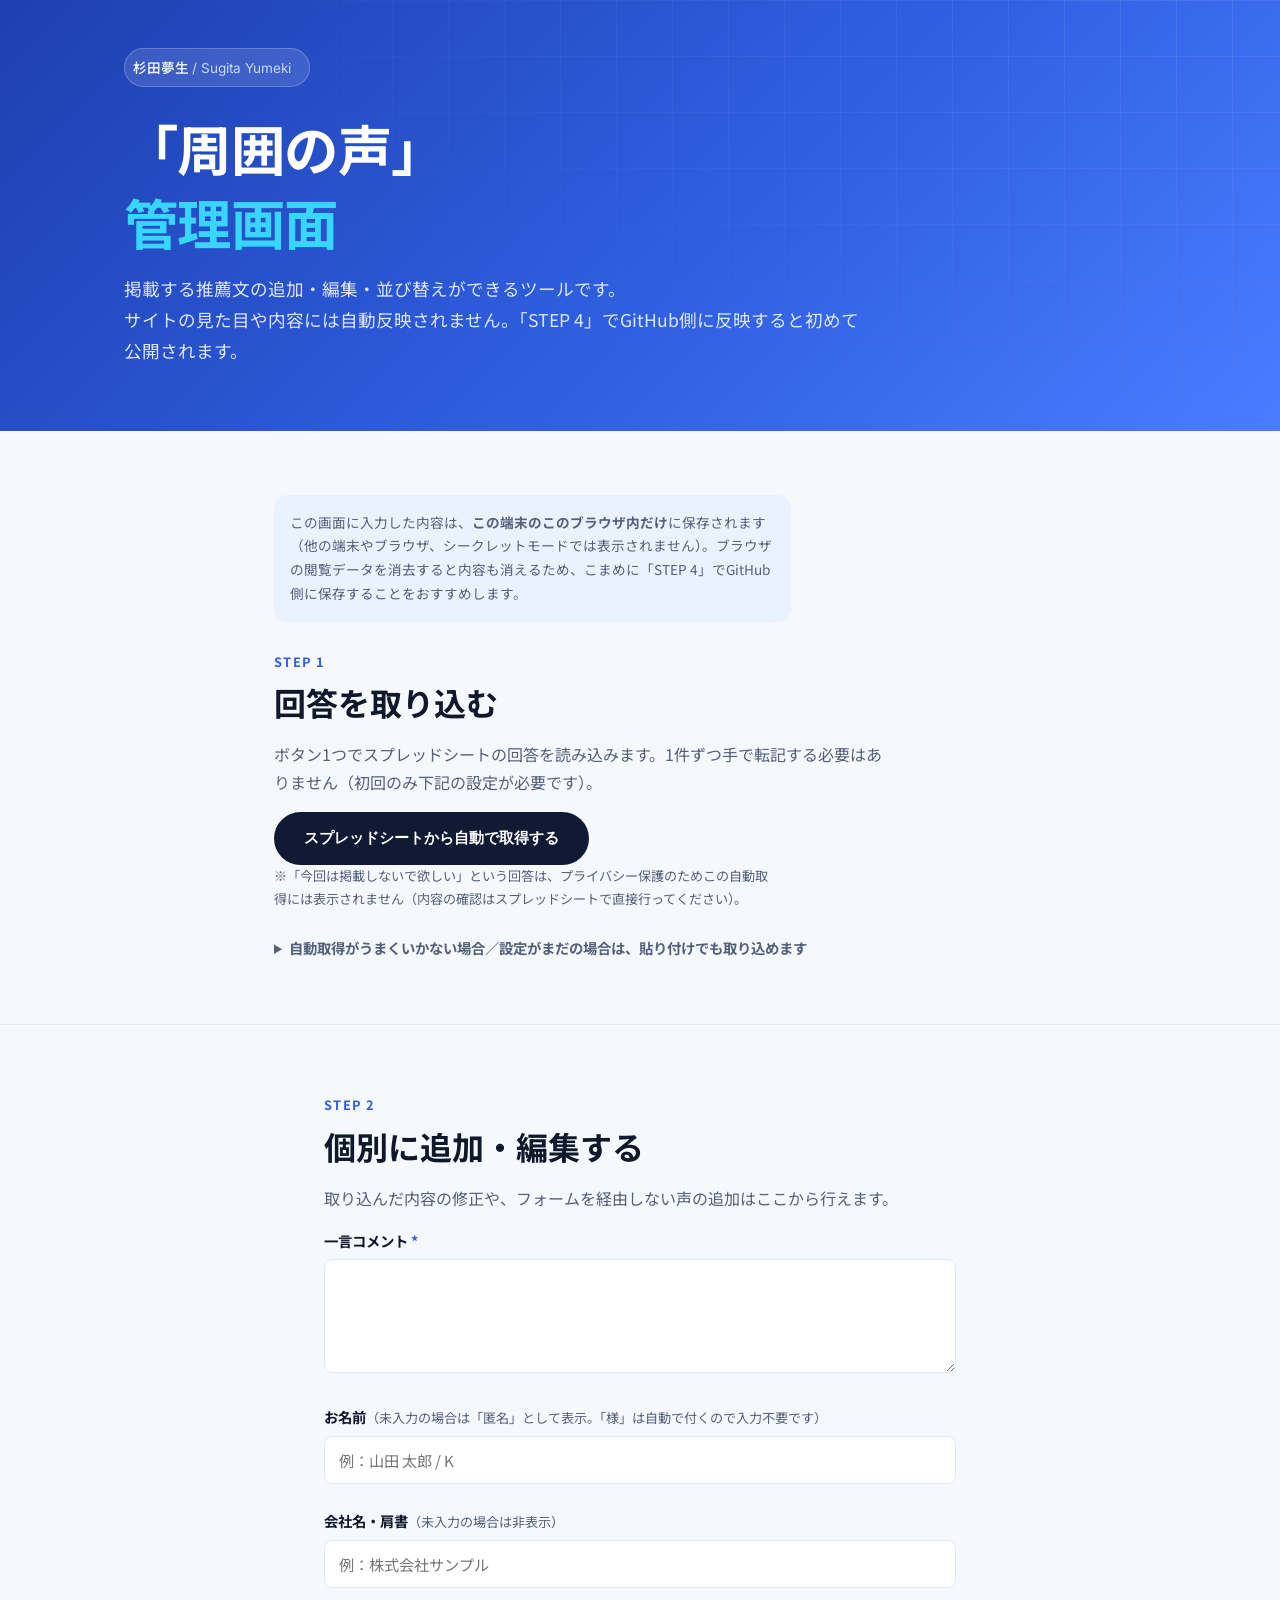
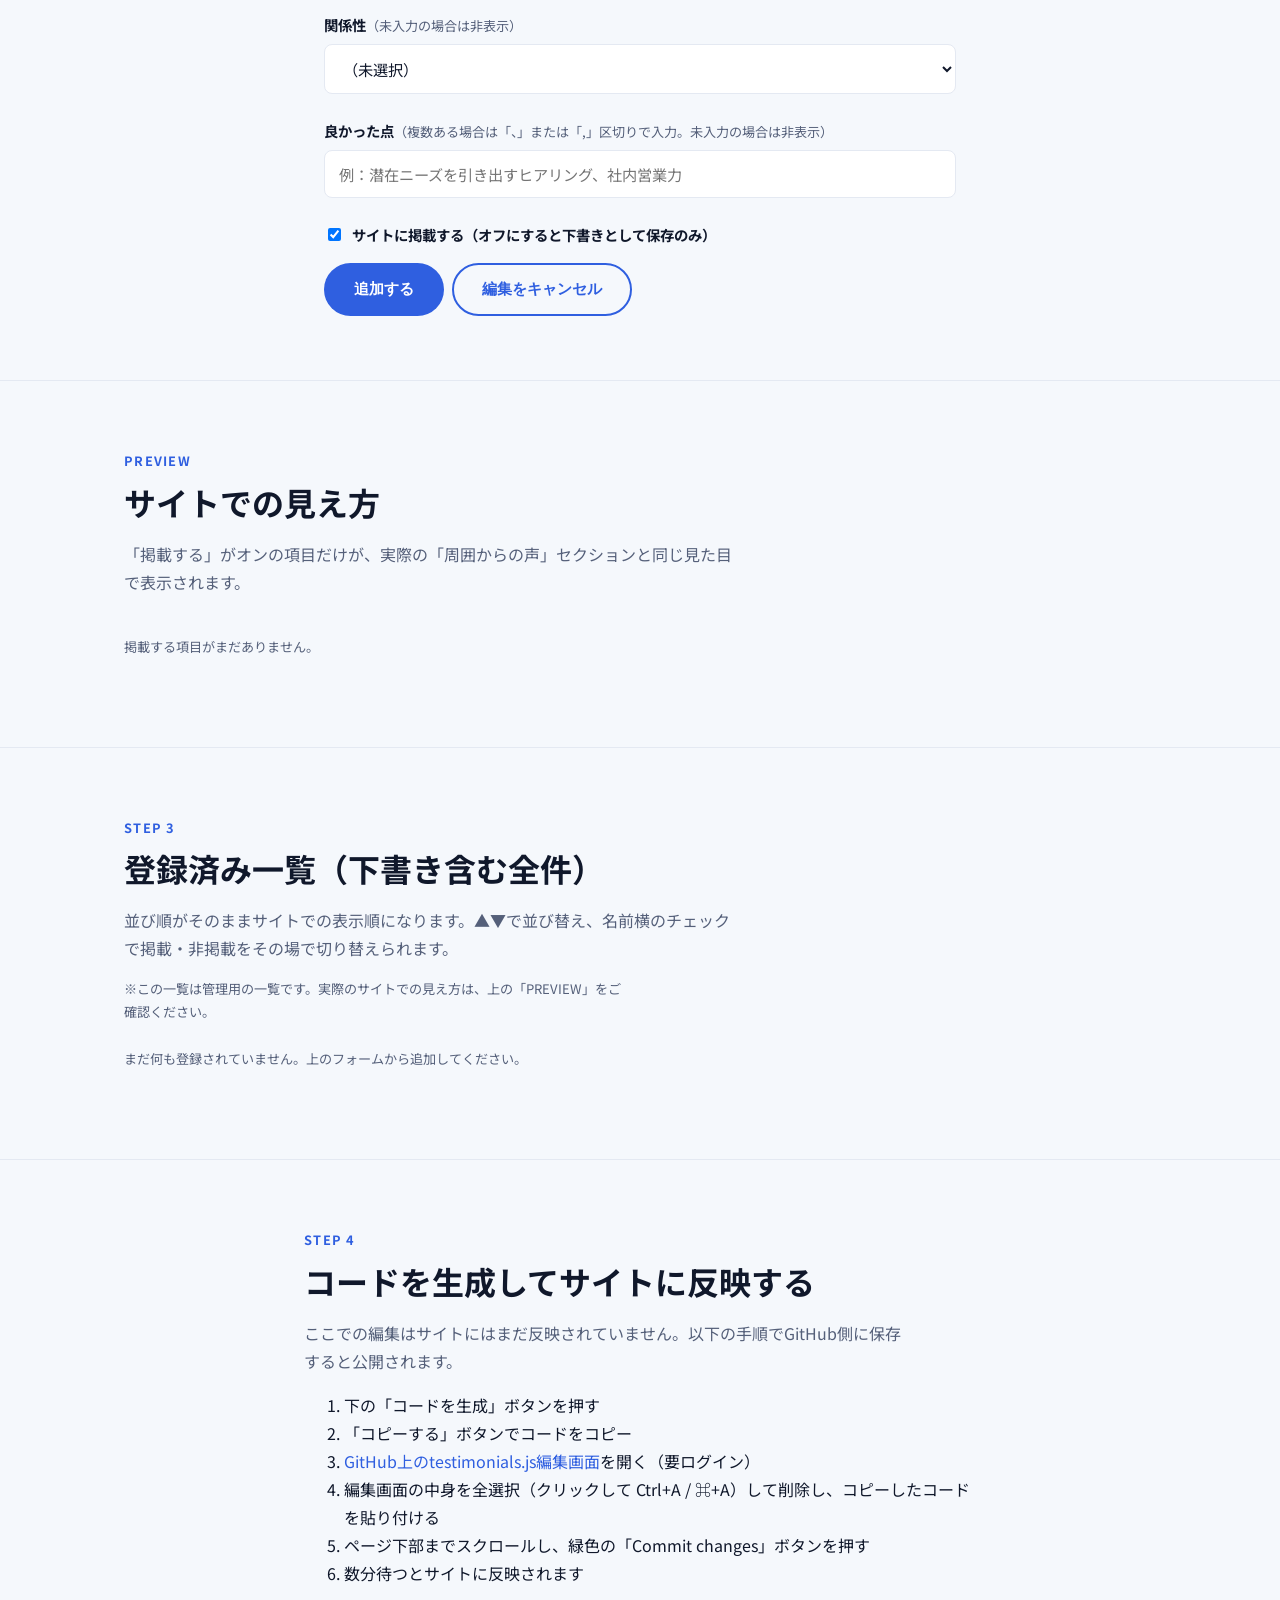
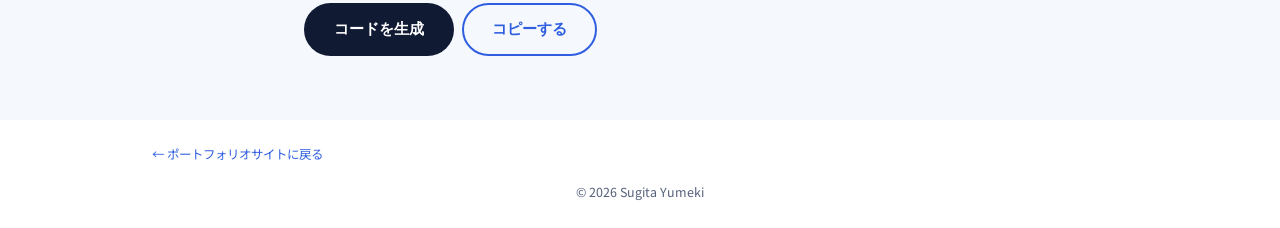
==== admin.html @ 54a782c1 "取り込み済みの回答を自動判定してチェックを外す機能を追加 - drafts(取り込み済み一覧)にスプレッドシート行のタイムスタンプ   (sourceTimestamp)を保持 - 自動取得・貼り付け" ====
<!doctype html>
<html lang="ja">
<head>
<meta charset="UTF-8">
<meta name="viewport" content="width=device-width, initial-scale=1">
<title>管理画面（周囲の声） | 杉田夢生</title>
<meta name="robots" content="noindex, nofollow">

<link rel="icon" type="image/svg+xml" href="assets/img/favicon.svg">

<link rel="preconnect" href="https://fonts.googleapis.com">
<link rel="preconnect" href="https://fonts.gstatic.com" crossorigin>
<link href="https://fonts.googleapis.com/css2?family=Inter:wght@400;600;700&family=Noto+Sans+JP:wght@400;700&display=swap" rel="stylesheet">

<link rel="stylesheet" href="style.css">
<style>
  .admin-storage-note {
    font-size: 0.85rem;
    color: var(--text-600);
    background: #EAF1FF;
    border-radius: var(--radius-m);
    padding: var(--sp-2);
    margin-bottom: var(--sp-3);
  }
  .admin-checkbox-row { display: flex; align-items: center; gap: 8px; margin-bottom: var(--sp-2); }
  .admin-checkbox-row input { width: auto; }
  .admin-form-actions { display: flex; gap: var(--sp-1); align-items: center; }
  .admin-list-item {
    display: flex;
    align-items: flex-start;
    justify-content: space-between;
    gap: var(--sp-2);
    background: var(--surface);
    border: 1px solid var(--border);
    border-radius: var(--radius-m);
    padding: var(--sp-2);
    margin-bottom: var(--sp-2);
    box-shadow: var(--shadow-card);
  }
  .admin-list-item.is-unpublished { opacity: 0.6; }
  .admin-list-item-body { flex: 1 1 auto; min-width: 0; }
  .admin-list-item-quote { color: var(--text-900); margin-bottom: 4px; }
  .admin-list-item-meta { font-size: 0.8rem; color: var(--text-600); margin-bottom: 0; }
  .admin-list-item-ref { font-size: 0.76rem; color: var(--text-600); background: var(--bg); border-radius: 6px; padding: 4px 8px; margin: 6px 0 0; }
  .admin-publish-toggle { display: inline-flex; align-items: center; gap: 6px; cursor: pointer; margin-bottom: 6px; }
  .admin-publish-toggle input { width: auto; margin: 0; }
  .admin-badge {
    display: inline-block;
    font-size: 0.72rem;
    font-weight: 700;
    padding: 2px 10px;
    border-radius: 999px;
    margin-bottom: 0;
  }
  .admin-badge.is-published { background: #E1F5EA; color: #1C7C3F; }
  .admin-badge.is-draft { background: #EEF0F4; color: #666F87; }
  .admin-list-item-actions { display: flex; flex-direction: column; gap: 6px; flex-shrink: 0; }
  .admin-list-item-actions button {
    font-size: 0.78rem;
    padding: 6px 12px;
    border-radius: 8px;
    border: 1px solid var(--border);
    background: #fff;
    cursor: pointer;
    white-space: nowrap;
  }
  .admin-list-item-actions button:hover { background: var(--bg); }
  .admin-list-item-actions button.is-danger { color: #C23A3A; border-color: #F0C6C6; }
  .admin-list-item-actions button.is-danger:hover { background: #FDF1F1; }
  #admin-code-output {
    width: 100%;
    font-family: "SFMono-Regular", Consolas, monospace;
    font-size: 0.76rem;
    line-height: 1.6;
    padding: var(--sp-2);
    border-radius: var(--radius-m);
    border: 1px solid var(--border);
    margin-top: var(--sp-2);
    background: var(--navy-900);
    color: #E6ECFB;
  }
  .admin-code-actions { display: flex; gap: var(--sp-1); align-items: center; flex-wrap: wrap; }
  #admin-preview-empty, #admin-list-empty { margin-top: var(--sp-2); }

  /* ---- 回答の取り込み ---- */
  #import-paste { font-family: "SFMono-Regular", Consolas, monospace; font-size: 0.8rem; }
  .import-row-card {
    display: flex;
    gap: var(--sp-2);
    align-items: flex-start;
    background: var(--surface);
    border: 1px solid var(--border);
    border-radius: var(--radius-m);
    padding: var(--sp-2);
    margin-bottom: var(--sp-2);
    box-shadow: var(--shadow-card);
  }
  .import-row-card.is-excluded { opacity: 0.55; }
  .import-row-check { display: flex; flex-direction: column; align-items: center; gap: 4px; flex-shrink: 0; padding-top: 2px; }
  .import-row-check input { width: auto; }
  .import-row-check span { font-size: 0.7rem; color: var(--text-600); white-space: nowrap; }
  .import-row-body { flex: 1 1 auto; min-width: 0; }
  .import-row-meta { font-size: 0.78rem; color: var(--text-600); margin-bottom: var(--sp-1); display: flex; flex-wrap: wrap; gap: 6px 10px; }
  .import-row-field { margin-bottom: var(--sp-1); }
  .import-row-field label { display: block; font-size: 0.76rem; font-weight: 700; color: var(--text-600); margin-bottom: 2px; }
  .import-row-field input[type="text"], .import-row-field textarea {
    width: 100%;
    font-family: inherit;
    font-size: 0.86rem;
    padding: 6px 10px;
    border: 1px solid var(--border);
    border-radius: 8px;
    background: var(--bg);
  }
  .import-row-field textarea { resize: vertical; min-height: 3.6em; }
  .import-row-goodpoints { font-size: 0.82rem; color: var(--text-600); background: var(--bg); border-radius: 8px; padding: 6px 10px; }
  .import-row-warning { font-size: 0.78rem; color: #B4562F; font-weight: 700; margin: var(--sp-1) 0 0; }
  .import-row-warning.is-blocked { color: #C23A3A; }
</style>
</head>
<body>

<header class="hero" style="padding: var(--sp-6) 0;">
  <div class="container">
    <a class="hero-badge" href="index.html" style="display:inline-flex;"><span>杉田夢生 <span class="en">/ Sugita Yumeki</span></span></a>
    <h1 style="max-width:100%;">「周囲の声」<br><span class="hl">管理画面</span></h1>
    <p class="hero-lede">
      掲載する推薦文の追加・編集・並び替えができるツールです。<br>
      サイトの見た目や内容には自動反映されません。「STEP 4」でGitHub側に反映すると初めて公開されます。
    </p>
  </div>
</header>

<main>

  <section class="on-light">
    <div class="container" style="max-width: 780px;">
      <p class="admin-storage-note">
        この画面に入力した内容は、<strong>この端末のこのブラウザ内だけ</strong>に保存されます（他の端末やブラウザ、シークレットモードでは表示されません）。ブラウザの閲覧データを消去すると内容も消えるため、こまめに「STEP 4」でGitHub側に保存することをおすすめします。
      </p>

      <span class="section-label">STEP 1</span>
      <h2>回答を取り込む</h2>
      <p>ボタン1つでスプレッドシートの回答を読み込みます。1件ずつ手で転記する必要はありません（初回のみ下記の設定が必要です）。</p>

      <button type="button" class="btn btn-dark" id="import-fetch-btn">スプレッドシートから自動で取得する</button>
      <p id="import-fetch-status" class="form-note" hidden></p>
      <p class="form-note">※「今回は掲載しないで欲しい」という回答は、プライバシー保護のためこの自動取得には表示されません（内容の確認はスプレッドシートで直接行ってください）。</p>

      <details style="margin-top: var(--sp-3);">
        <summary style="cursor:pointer; font-weight:700; font-size:0.9rem; color: var(--text-600);">自動取得がうまくいかない場合／設定がまだの場合は、貼り付けでも取り込めます</summary>
        <div style="margin-top: var(--sp-2);">
          <p class="form-note">自動取得の初回設定（Apps Scriptの設置。README.md「④ 周囲からの声の追加・公開」参照）がまだの間は、こちらの貼り付け方式をご利用ください。Googleフォームの回答が集まる<strong>スプレッドシート</strong>を開き、ヘッダー行を含めて回答の行（A列〜F列：タイムスタンプ〜掲載について）を選択してコピー（Ctrl+C / ⌘+C）し、下のボックスに貼り付けてください。</p>
          <div class="form-row">
            <label for="import-paste">スプレッドシートからコピーした内容を貼り付け</label>
            <textarea id="import-paste" rows="5" placeholder="スプレッドシートで行を選択してコピーし、ここに貼り付けてください（Ctrl+V / ⌘+V）"></textarea>
          </div>
          <button type="button" class="btn btn-secondary" id="import-parse-btn">貼り付けた内容を読み込む</button>
          <p class="form-error" id="import-error" hidden></p>
        </div>
      </details>

      <div id="import-preview" hidden style="margin-top: var(--sp-3);">
        <h3>読み込み結果（内容を確認し、掲載するものにチェックを入れてください）</h3>
        <p class="form-note">「掲載について」の回答に応じて、チェックの初期状態と注意書きを自動で出しています。氏名や一言コメントの文面は、この場で直接編集できます。<br>すでに取り込み済みの回答は自動でチェックが外れ「取り込み済み」と表示されます（重複掲載を防ぐためです）。もう一度取り込みたい場合はチェックを入れ直してください。</p>
        <div id="import-rows"></div>
        <div class="admin-form-actions" style="margin-top: var(--sp-2);">
          <button type="button" class="btn btn-primary" id="import-commit-btn">チェックした回答を取り込む</button>
          <span id="import-commit-status" class="form-note" hidden></span>
        </div>
      </div>
    </div>
  </section>

  <section class="on-light">
    <div class="container" style="max-width: 680px;">
      <span class="section-label">STEP 2</span>
      <h2 id="admin-form-title">個別に追加・編集する</h2>
      <p>取り込んだ内容の修正や、フォームを経由しない声の追加はここから行えます。</p>
      <form id="admin-form">
        <div class="form-row">
          <label for="admin-quote">一言コメント <span class="form-required">*</span></label>
          <textarea id="admin-quote" rows="4" required></textarea>
        </div>
        <div class="form-row">
          <label for="admin-name">お名前<span class="form-optional">（未入力の場合は「匿名」として表示。「様」は自動で付くので入力不要です）</span></label>
          <input type="text" id="admin-name" placeholder="例：山田 太郎 / K">
        </div>
        <div class="form-row">
          <label for="admin-company">会社名・肩書<span class="form-optional">（未入力の場合は非表示）</span></label>
          <input type="text" id="admin-company" placeholder="例：株式会社サンプル">
        </div>
        <div class="form-row">
          <label for="admin-relation">関係性<span class="form-optional">（未入力の場合は非表示）</span></label>
          <select id="admin-relation">
            <option value="">（未選択）</option>
            <option value="同僚">同僚</option>
            <option value="上司／先輩">上司／先輩</option>
            <option value="部下／後輩">部下／後輩</option>
            <option value="取引先">取引先</option>
          </select>
        </div>
        <div class="form-row">
          <label for="admin-goodpoints">良かった点<span class="form-optional">（複数ある場合は「、」または「,」区切りで入力。未入力の場合は非表示）</span></label>
          <input type="text" id="admin-goodpoints" placeholder="例：潜在ニーズを引き出すヒアリング、社内営業力">
        </div>
        <div class="form-row admin-checkbox-row">
          <input type="checkbox" id="admin-published" checked>
          <label for="admin-published" style="margin:0;">サイトに掲載する（オフにすると下書きとして保存のみ）</label>
        </div>
        <p class="form-error" id="admin-form-error" hidden>一言コメントを入力してください。</p>
        <div class="admin-form-actions">
          <button type="submit" class="btn btn-primary" id="admin-submit-btn">追加する</button>
          <button type="button" class="btn btn-secondary" id="admin-cancel-btn" hidden>編集をキャンセル</button>
        </div>
      </form>
    </div>
  </section>

  <section>
    <div class="container">
      <span class="section-label">PREVIEW</span>
      <h2>サイトでの見え方</h2>
      <p>「掲載する」がオンの項目だけが、実際の「周囲からの声」セクションと同じ見た目で表示されます。</p>
      <div class="testimonial-grid" id="admin-preview-grid"></div>
      <p id="admin-preview-empty" class="form-note" hidden>掲載する項目がまだありません。</p>
    </div>
  </section>

  <section class="on-light">
    <div class="container">
      <span class="section-label">STEP 3</span>
      <h2>登録済み一覧（下書き含む全件）</h2>
      <p>並び順がそのままサイトでの表示順になります。▲▼で並び替え、名前横のチェックで掲載・非掲載をその場で切り替えられます。</p>
      <p class="form-note">※この一覧は管理用の一覧です。実際のサイトでの見え方は、上の「PREVIEW」をご確認ください。</p>
      <div id="admin-list"></div>
      <p id="admin-list-empty" class="form-note" hidden>まだ何も登録されていません。上のフォームから追加してください。</p>
    </div>
  </section>

  <section>
    <div class="container" style="max-width: 720px;">
      <span class="section-label">STEP 4</span>
      <h2>コードを生成してサイトに反映する</h2>
      <p>ここでの編集はサイトにはまだ反映されていません。以下の手順でGitHub側に保存すると公開されます。</p>
      <ol>
        <li>下の「コードを生成」ボタンを押す</li>
        <li>「コピーする」ボタンでコードをコピー</li>
        <li><a href="https://github.com/yorisoi-yumeki/yorisoi-yumeki.github.io/edit/main/assets/js/testimonials.js" target="_blank" rel="noopener">GitHub上のtestimonials.js編集画面</a>を開く（要ログイン）</li>
        <li>編集画面の中身を全選択（クリックして Ctrl+A / ⌘+A）して削除し、コピーしたコードを貼り付ける</li>
        <li>ページ下部までスクロールし、緑色の「Commit changes」ボタンを押す</li>
        <li>数分待つとサイトに反映されます</li>
      </ol>
      <div class="admin-code-actions">
        <button type="button" class="btn btn-dark" id="admin-generate-btn">コードを生成</button>
        <button type="button" class="btn btn-secondary" id="admin-copy-btn" hidden>コピーする</button>
        <span id="admin-copy-status" class="form-note" hidden>コピーしました！</span>
      </div>
      <textarea id="admin-code-output" rows="18" readonly hidden></textarea>
    </div>
  </section>

</main>

<footer>
  <p><a href="index.html">← ポートフォリオサイトに戻る</a></p>
  &copy; 2026 Sugita Yumeki
</footer>

<script src="assets/js/admin.js"></script>
</body>
</html>
---- style.css ----
/* ===========================================================
   杉田夢生 ポートフォリオサイト - style.css
   白 × 爽やかなブルーを基調にしたモダンなトーン
   =========================================================== */

:root {
  /* Colors */
  --blue-700: #1E3FB0;   /* 濃い青（グラデーション下端・強調テキスト） */
  --blue-600: #2F5FE0;   /* メインブルー（ボタン・見出しアクセント） */
  --blue-500: #4B7BFF;   /* グラデーション上端 */
  --cyan-400: #38D6FF;   /* 統計数値・ハイライト */
  --navy-900: #101A33;   /* ダークボタン・footer */
  --bg: #F5F8FC;         /* セクション背景（オフホワイト） */
  --surface: #FFFFFF;    /* カード背景 */
  --text-900: #10182B;
  --text-600: #55607A;
  --border: #E4E9F2;
  --forest-700: #1F4D38; /* モスグリーン（「23区外」の「外」専用） */
  --forest-100: #E4F0E8; /* モスグリーンの薄いハイライト背景 */
  --amber-700: #B5730A;  /* Personalityの各項目ラベルの強調色（career-tagのamberと共通） */
  --amber-100: #FFF3DE;  /* amberの薄いハイライト背景 */

  /* Spacing scale (8px base) */
  --sp-1: 8px;
  --sp-2: 16px;
  --sp-3: 24px;
  --sp-4: 32px;
  --sp-6: 48px;
  --sp-8: 64px;

  /* Type */
  --font-jp: "Noto Sans JP", "Hiragino Kaku Gothic ProN", "Hiragino Sans", system-ui, sans-serif;
  --font-en: "Inter", "Noto Sans JP", system-ui, sans-serif;

  --radius-s: 8px;
  --radius-m: 14px;
  --radius-l: 24px;
  --shadow-card: 0 4px 20px rgba(16, 26, 51, 0.08);
  --shadow-card-lg: 0 12px 40px rgba(16, 26, 51, 0.12);
}

*, *::before, *::after { box-sizing: border-box; }

html { scroll-behavior: smooth; }

body {
  margin: 0;
  background: var(--bg);
  color: var(--text-900);
  font-family: var(--font-jp);
  line-height: 1.75;
  -webkit-font-smoothing: antialiased;
}

img { max-width: 100%; display: block; }

a { color: var(--blue-600); text-decoration: none; }
a:hover { text-decoration: underline; }

h1, h2, h3 { font-family: var(--font-jp); color: var(--text-900); margin: 0 0 var(--sp-2); line-height: 1.35; font-weight: 700; }

h1 { font-size: clamp(2.2rem, 1.6rem + 2.6vw, 3.4rem); letter-spacing: -0.01em; }
h2 { font-size: clamp(1.5rem, 1.2rem + 1vw, 2rem); }
h3 { font-size: clamp(1.05rem, 1rem + 0.3vw, 1.2rem); }

p { margin: 0 0 var(--sp-2); max-width: 38em; color: var(--text-600); }

.container {
  max-width: 1080px;
  margin: 0 auto;
  padding: 0 var(--sp-3);
}

section { padding: var(--sp-8) 0; }
section + section { border-top: 1px solid var(--border); }

.section-label {
  display: inline-block;
  font-size: 0.8rem;
  font-weight: 700;
  letter-spacing: 0.1em;
  color: var(--blue-600);
  text-transform: uppercase;
  margin-bottom: var(--sp-1);
}

a:focus-visible, button:focus-visible, summary:focus-visible {
  outline: 3px solid var(--cyan-400);
  outline-offset: 2px;
}

/* ---------- Buttons ---------- */
.btn {
  display: inline-flex;
  align-items: center;
  gap: 8px;
  padding: 14px 28px;
  border-radius: 999px;
  font-weight: 700;
  font-size: 0.95rem;
  cursor: pointer;
  border: 2px solid transparent;
  transition: background-color 150ms ease, box-shadow 150ms ease, transform 150ms ease;
}

.btn-primary {
  background: #fff;
  color: var(--blue-700);
}
.btn-primary:hover { background: #EAF1FF; text-decoration: none; transform: translateY(-1px); }

.btn-dark {
  background: var(--navy-900);
  color: #fff;
}
.btn-dark:hover { background: #1C2B4D; text-decoration: none; transform: translateY(-1px); }

.btn-secondary {
  background: transparent;
  color: var(--blue-600);
  border-color: var(--blue-600);
}
.btn-secondary:hover { background: rgba(47, 95, 224, 0.08); text-decoration: none; }

/* On light section, primary CTA should read on white bg */
.on-light .btn-primary { background: var(--blue-600); color: #fff; }
.on-light .btn-primary:hover { background: var(--blue-700); }

/* ---------- Hero ---------- */
.hero {
  position: relative;
  overflow: hidden;
  background: linear-gradient(135deg, var(--blue-700) 0%, var(--blue-600) 55%, var(--blue-500) 100%);
  color: #fff;
  padding: var(--sp-8) 0 var(--sp-6);
}
.hero::before {
  content: "";
  position: absolute;
  inset: 0;
  background-image:
    linear-gradient(rgba(255,255,255,0.07) 1px, transparent 1px),
    linear-gradient(90deg, rgba(255,255,255,0.07) 1px, transparent 1px);
  background-size: 56px 56px;
  mask-image: radial-gradient(ellipse at top right, #000 10%, transparent 70%);
  pointer-events: none;
}
.hero .container { position: relative; }

.hero-badge {
  display: inline-flex;
  align-items: center;
  gap: 10px;
  background: rgba(255,255,255,0.12);
  border: 1px solid rgba(255,255,255,0.22);
  border-radius: var(--radius-l);
  padding: 8px 18px 8px 8px;
  margin-bottom: var(--sp-3);
  text-decoration: none;
  transition: background-color 150ms ease, border-color 150ms ease, transform 150ms ease;
}
/* クリックして自己紹介セクションへジャンプできることを示すホバー演出 */
.hero-badge:hover, .hero-badge:focus-visible {
  background: rgba(255,255,255,0.2);
  border-color: rgba(255,255,255,0.4);
  text-decoration: none;
  transform: translateY(-1px);
}
.hero-badge img {
  width: 34px; height: 34px; border-radius: 50%; object-fit: cover;
  border: 2px solid rgba(255,255,255,0.6);
  background: rgba(255,255,255,0.15);
  flex-shrink: 0;
}
.hero-badge span { font-size: 0.85rem; color: #EAF1FF; font-weight: 600; line-height: 1.5; }
.hero-badge .en { font-family: var(--font-en); color: #C7D8FF; font-weight: 400; }

.hero h1 { color: #fff; max-width: 18em; }
.hero h1 .hl { color: var(--cyan-400); }

.hero-lede { color: #DCE7FF; max-width: 42em; font-size: clamp(1rem, 0.95rem + 0.3vw, 1.1rem); }

.hero-actions { display: flex; gap: var(--sp-2); flex-wrap: wrap; margin-top: var(--sp-3); }

/* ヒーロー内のページ内ジャンプリンク。主導線(お問い合わせ)と視覚的な重みを分けるため、
   ボタンではなく控えめな矢印付きテキストリンクの列にしてある */
.hero-quicklinks { display: flex; gap: var(--sp-3); flex-wrap: wrap; margin-top: var(--sp-3); }
.hero-quicklinks a {
  color: #B9CBFA;
  font-size: 0.88rem;
  font-weight: 600;
  text-decoration: none;
  display: inline-flex;
  align-items: center;
  gap: 4px;
  transition: color 150ms ease;
}
.hero-quicklinks a::after { content: "›"; font-size: 1.1em; opacity: 0.8; }
.hero-quicklinks a:hover, .hero-quicklinks a:focus-visible { color: #fff; text-decoration: none; }

/* Stat bar */
.stat-bar {
  display: grid;
  grid-template-columns: repeat(3, 1fr);
  gap: var(--sp-2);
  margin-top: var(--sp-6);
  max-width: 46em;
  border-top: 1px solid rgba(255,255,255,0.2);
  padding-top: var(--sp-3);
}
.stat-item { text-align: left; }
.stat-num {
  font-family: var(--font-en);
  font-size: clamp(1.8rem, 1.4rem + 1.4vw, 2.6rem);
  font-weight: 700;
  color: var(--cyan-400);
  display: block;
  line-height: 1.1;
}
.stat-label { font-size: 0.8rem; color: #C7D8FF; }

/* ---------- Client / career logo strip ---------- */
.logo-strip { background: var(--surface); padding: var(--sp-4) 0; }
.logo-strip .strip-caption {
  text-align: center;
  font-size: 0.82rem;
  color: var(--text-600);
  margin-bottom: var(--sp-3);
  font-weight: 600;
}
.logo-row {
  display: flex;
  flex-wrap: wrap;
  justify-content: center;
  gap: var(--sp-2);
}
.logo-pill {
  background: var(--bg);
  border: 1px solid var(--border);
  color: var(--text-900);
  font-weight: 700;
  font-size: 0.92rem;
  padding: 10px 20px;
  border-radius: 999px;
  transition: background-color 150ms ease, border-color 150ms ease, transform 150ms ease;
}
.logo-pill:hover, .logo-pill:focus-visible {
  background: #EAF1FF;
  border-color: var(--blue-500);
  color: var(--blue-700);
  text-decoration: none;
  transform: translateY(-1px);
}

/* ---------- Strength cards (3つの強み) ----------
   タップ展開はやめ、最初から全内容を表示する（以前は<details>/<summary>で
   一言のみ→タップで「考え方・強み」の詳しい物語を展開する2段階開示だったが、
   全部見せてよい内容量のため常時全表示に変更）。 */
.strength-grid {
  display: grid;
  grid-template-columns: repeat(auto-fit, minmax(260px, 1fr));
  gap: var(--sp-3);
  margin-top: var(--sp-3);
}
.strength-card {
  background: var(--surface);
  border-radius: var(--radius-l);
  padding: var(--sp-4) var(--sp-3);
  box-shadow: var(--shadow-card-lg);
  border-top: 4px solid var(--blue-600);
}
.strength-head {
  display: flex;
  align-items: center;
  gap: var(--sp-2);
  margin-bottom: var(--sp-2);
}
.strength-icon {
  flex: 0 0 auto;
  width: 56px; height: 56px;
  border-radius: var(--radius-m);
  background: #EAF1FF;
  display: flex; align-items: center; justify-content: center;
}
.strength-icon img { width: 40px; height: 40px; }
.strength-card h3 { color: var(--text-900); margin: 0; }
.strength-card p { margin-bottom: 0; font-size: 0.92rem; }
.strength-detail { margin-top: var(--sp-3); padding-top: var(--sp-3); border-top: 1px dashed var(--border); }
.strength-detail h4 { margin: 0 0 6px; font-size: clamp(1.05rem, 1rem + 0.3vw, 1.2rem); font-weight: 700; color: var(--blue-700); }
.strength-detail p { margin: 0; font-size: 0.88rem; color: var(--text-600); }

/* 「実績・経歴」内の各見出し（12年間の経験内容／考え方・強み／職務経歴・支援実績 等）が
   上のカード群に寄って見えないよう、ブロックごとに上の余白を確保して各見出しを自分の
   コンテンツ側に引き寄せる */
#achievements .fade-target + .fade-target { margin-top: var(--sp-8); }

/* ---------- Experience bars ---------- */
.exp-bars-caption { font-size: 0.82rem; color: var(--text-600); margin-top: -4px; }
.exp-bars { display: flex; flex-direction: column; gap: var(--sp-2); margin: var(--sp-2) 0 var(--sp-3); }
.exp-bar-row { display: flex; flex-direction: column; gap: 6px; }
.exp-bar-track {
  height: 44px;
  background: var(--border);
  border-radius: 999px;
  display: flex;
  /* 中の細いセグメントでもラベル文字がバー外にはみ出して読めるよう、clipはしない */
}
.exp-bar-fill {
  position: relative;
  height: 100%;
  background: linear-gradient(90deg, var(--blue-600), var(--cyan-400));
  box-shadow: 1px 0 0 rgba(255, 255, 255, 0.7);
}
.exp-bar-fill:first-child { border-top-left-radius: 999px; border-bottom-left-radius: 999px; }
.exp-bar-fill:last-child { border-top-right-radius: 999px; border-bottom-right-radius: 999px; }
/* secondary（値の小さい方）も実データ。グレーの「空欄っぽさ」を避け、
   同じブルー系パレット内の落ち着いたトーンで「別カテゴリの実データ」を表現する */
.exp-bar-fill.secondary {
  background: linear-gradient(90deg, var(--blue-700), var(--blue-600));
  box-shadow: none;
}

/* バー内テキスト：セグメントの外側の端に寄せて配置。狭いセグメントでは
   反対側のセグメント上にはみ出して表示されるが、どちらも青系背景のため
   白文字のコントラストは保たれる */
.exp-bar-fill-label {
  position: absolute;
  top: 50%;
  left: 14px;
  transform: translateY(-50%);
  z-index: 2;
  margin: 0;
  padding: 0;
  border: none;
  background: none;
  font-family: inherit;
  white-space: nowrap;
  font-size: 0.84rem;
  font-weight: 700;
  line-height: 1;
  color: #fff;
}
.exp-bar-fill:last-child:not(:first-child) .exp-bar-fill-label { left: auto; right: 14px; }
.exp-bar-fill:only-child .exp-bar-fill-label { left: 50%; right: auto; transform: translate(-50%, -50%); }

button.exp-bar-fill-label.is-jump {
  cursor: pointer;
  border-radius: 4px;
}
.exp-bar-fill-label.is-jump::after { content: " \203A"; opacity: 0.85; }
.exp-bar-fill-label.is-jump:hover,
.exp-bar-fill-label.is-jump:focus-visible {
  text-decoration: underline;
  text-underline-offset: 3px;
}

@media (max-width: 480px) {
  .exp-bar-track { height: 40px; }
  .exp-bar-fill-label { font-size: 0.72rem; }
}

/* ---------- Domain (業界・職種 統合) ---------- */
.domain-card {
  background: var(--surface);
  border-radius: var(--radius-m);
  padding: var(--sp-3);
  box-shadow: var(--shadow-card);
  margin-top: var(--sp-3);
}
.domain-row { display: flex; align-items: flex-start; gap: var(--sp-2); flex-wrap: wrap; }
.domain-row + .domain-row { margin-top: var(--sp-2); padding-top: var(--sp-2); border-top: 1px dashed var(--border); }
/* クリックできるchip（丸ピル）と混同されないよう、ラベルはあえて丸ピル形状に
   しない（枠なし・太字の見出し的な見た目にする）。 */
.domain-tag {
  flex: 0 0 auto;
  color: var(--blue-700);
  font-size: 1.15rem;
  font-weight: 700;
  padding: 6px 0;
  margin-top: 0;
}

/* ---------- Chips（精通している業界・職種。ボタン要素でクリック可能） ---------- */
.chip-group { display: flex; flex-wrap: wrap; align-items: flex-start; gap: 8px; flex: 1 1 260px; }
.chip {
  font: inherit;
  margin: 0;
  cursor: pointer;
  background: var(--bg);
  border: 1px solid var(--border);
  color: var(--text-900);
  padding: 6px 14px;
  border-radius: 999px;
  font-size: 0.85rem;
  transition: background-color 150ms ease, border-color 150ms ease, color 150ms ease;
}
.chip:hover { background: #EAF1FF; }
.chip.is-active { background: var(--blue-600); border-color: var(--blue-600); color: #fff; }

/* ---------- Career cards ---------- */
.career-grid {
  display: grid;
  grid-template-columns: repeat(auto-fit, minmax(260px, 1fr));
  gap: var(--sp-2);
  margin-top: var(--sp-3);
}
.career-card {
  background: var(--surface);
  border: 1px solid var(--border);
  border-radius: var(--radius-m);
  padding: var(--sp-2) var(--sp-3);
  box-shadow: var(--shadow-card);
}
.career-card summary {
  cursor: pointer;
  list-style: none;
  display: flex;
  flex-direction: column;
  gap: 4px;
}
.career-card summary::-webkit-details-marker { display: none; }
.career-company { font-weight: 700; color: var(--text-900); font-size: 1.02rem; }
.career-tags { display: flex; flex-wrap: wrap; gap: 6px; margin: 2px 0; }
/* 実績のハイライト（num-highlight）より先に目に入らないよう、タグは枠線のみの
   控えめな1色に統一（以前は種類ごとに4色に塗り分けていた）。tag-green等の
   個別クラスはHTML側に残っているが、見た目上はすべてこの共通スタイルになる。 */
.career-tag {
  display: inline-block;
  background: transparent;
  color: var(--text-600);
  border: 1px solid var(--border);
  font-size: 0.72rem;
  font-weight: 700;
  padding: 2px 10px;
  border-radius: 999px;
}
.career-headline { font-size: 0.88rem; color: var(--blue-700); margin-top: 4px; }
.num-highlight {
  font-weight: 700;
  color: var(--blue-600);
  background: #EAF1FF;
  padding: 1px 6px;
  border-radius: 6px;
  white-space: nowrap;
}
.career-toggle-hint { font-size: 0.78rem; color: var(--blue-600); margin-top: 8px; }
.career-card[open] .career-toggle-hint::after { content: "閉じる ▲"; }
.career-card:not([open]) .career-toggle-hint::after { content: "詳細を見る ▼"; }
.career-detail { margin-top: var(--sp-2); padding-top: var(--sp-2); border-top: 1px dashed var(--border); }
/* 仕事内容とその成果を1つのブロックにまとめて表示（フェーズが複数ある場合はh4で区切る） */
.career-detail-phase + .career-detail-phase {
  margin-top: var(--sp-3);
  padding-top: var(--sp-3);
  border-top: 1px dashed var(--border);
}
.career-detail-phase h4 { margin: 0 0 6px; font-size: 0.9rem; font-weight: 700; color: var(--blue-700); }
.career-detail-phase p { margin: 0 0 8px; font-size: 0.86rem; color: var(--text-600); }
.career-detail ul { margin: 0; padding-left: 1.1em; font-size: 0.86rem; color: var(--text-600); }
.career-detail li { margin-bottom: 6px; }
/* 雇用形態・契約期間は詳細展開時の一番下に控えめに表示 */
.career-detail-period {
  margin: var(--sp-2) 0 0;
  padding-top: var(--sp-2);
  border-top: 1px dashed var(--border);
  font-size: 0.76rem;
  color: var(--text-600);
}

.career-extra { display: none; }
.career-grid.is-expanded .career-extra { display: block; }
#career-more-btn.is-hidden { display: none; }

/* ロゴストリップ／経験バーからジャンプ・絞り込みしてきた際の一瞬のハイライト */
.career-card.is-highlighted {
  box-shadow: 0 0 0 3px var(--cyan-400), var(--shadow-card-lg);
  transition: box-shadow 300ms ease;
}

/* ---------- 職務経歴の絞り込み ----------
   軸（営業手法／役割／相手の業界／相手の職種／対象・スタンス）ごとにグループ化。
   表示・非表示の最終判断はJS側でstyle.displayを直接操作するため（main.js参照）、
   このセクションにCSS詳細度で表示状態を制御するルールは置かない。 */
.career-filter { margin-top: var(--sp-3); }
.career-filter-toolbar {
  display: flex;
  align-items: center;
  gap: 10px;
  flex-wrap: wrap;
  margin-bottom: var(--sp-2);
}
.career-filter-reset {
  display: inline-block;
  background: var(--surface);
  border: 1px solid var(--border);
  color: var(--text-600);
  font-size: 0.82rem;
  font-weight: 700;
  padding: 6px 16px;
  border-radius: 999px;
  cursor: pointer;
  transition: background-color 150ms ease, border-color 150ms ease, color 150ms ease;
}
.career-filter-reset:hover { border-color: var(--blue-500); color: var(--blue-700); }
.career-filter-reset.is-active {
  background: var(--blue-600);
  border-color: var(--blue-600);
  color: #fff;
}
.career-filter-toggle {
  display: inline-flex;
  align-items: center;
  gap: 4px;
  background: none;
  border: none;
  color: var(--blue-600);
  font-size: 0.82rem;
  font-weight: 700;
  padding: 6px 4px;
  cursor: pointer;
}
.career-filter-toggle:hover { color: var(--blue-700); text-decoration: underline; text-underline-offset: 3px; }
.career-filter-toggle-arrow { display: inline-block; transition: transform 150ms ease; }
.career-filter-toggle[aria-expanded="true"] .career-filter-toggle-arrow { transform: rotate(180deg); }
.career-filter-groups.is-collapsed { display: none; }
.career-filter-group {
  display: flex;
  flex-wrap: wrap;
  align-items: center;
  gap: 8px;
  margin-top: 8px;
}
.career-filter-group-label {
  flex: 0 0 auto;
  font-size: 0.76rem;
  font-weight: 700;
  color: var(--text-600);
  min-width: 5.5em;
  padding-right: 10px;
  border-right: 1px solid var(--border);
}
.career-filter-btn {
  background: var(--surface);
  border: 1px solid var(--border);
  color: var(--text-600);
  font-size: 0.8rem;
  font-weight: 600;
  padding: 5px 14px;
  border-radius: 999px;
  cursor: pointer;
  transition: background-color 150ms ease, border-color 150ms ease, color 150ms ease;
}
.career-filter-btn:hover { border-color: var(--blue-500); color: var(--blue-700); }
.career-filter-btn.is-active {
  background: var(--blue-600);
  border-color: var(--blue-600);
  color: #fff;
}
.career-filter-empty {
  margin: var(--sp-3) 0 0;
  font-size: 0.9rem;
  color: var(--text-600);
}

/* ---------- Human touch section (自己紹介) ---------- */
.human-touch {
  background: var(--surface);
  border-radius: var(--radius-l);
  padding: var(--sp-4);
  border: 1px dashed var(--border);
}
.human-touch .section-label { color: var(--blue-600); }

.human-touch-grid {
  display: grid;
  grid-template-columns: 220px 1fr;
  gap: var(--sp-4);
  align-items: center;
}
.human-touch-photo {
  width: 220px;
  height: 220px;
  border-radius: var(--radius-l);
  overflow: hidden;
  box-shadow: var(--shadow-card-lg);
  background: linear-gradient(135deg, var(--blue-600), var(--cyan-400));
}
.human-touch-photo img { width: 100%; height: 100%; object-fit: cover; }

.human-touch ul { list-style: none; padding: 0; margin: 0; display: flex; flex-wrap: wrap; gap: var(--sp-2); }
.human-touch li {
  background: var(--bg);
  border-radius: var(--radius-s);
  padding: 10px 16px;
  font-size: 0.9rem;
  color: var(--text-900);
  max-width: 34em;
}
/* Personalityの各項目につき1箇所だけ目立たせる（蛍光ペン風のハイライト）。
   「23区外」の「外」だけは緑（--green）、それ以外の項目名はamberで統一。 */
.personality-highlight {
  display: inline-block;
  font-weight: 700;
  padding: 1px 7px;
  border-radius: 6px;
}
.personality-highlight--green {
  color: var(--forest-700);
  background: var(--forest-100);
}
.personality-highlight--amber {
  color: var(--amber-700);
  background: var(--amber-100);
}

@media (max-width: 640px) {
  .human-touch-grid { grid-template-columns: 1fr; justify-items: center; text-align: center; }
  .human-touch-grid ul { justify-content: center; }
}

/* ---------- Testimonials ---------- */
.testimonial-grid {
  display: grid;
  grid-template-columns: repeat(auto-fit, minmax(260px, 1fr));
  gap: var(--sp-3);
  margin-top: var(--sp-3);
}
.testimonial-card {
  background: var(--surface);
  border-radius: var(--radius-m);
  padding: var(--sp-3);
  box-shadow: var(--shadow-card);
  border-top: 4px solid var(--cyan-400);
}
.testimonial-quote { font-size: 0.95rem; color: var(--text-900); margin-bottom: var(--sp-2); white-space: pre-line; }
.testimonial-quote::before { content: "\201C"; color: var(--blue-600); font-size: 1.4em; }
.testimonial-tags-label { font-size: 0.7rem; font-weight: 700; color: var(--text-600); margin-bottom: 4px; }
.testimonial-tags { display: flex; flex-wrap: wrap; gap: 6px; margin-bottom: var(--sp-2); }
.testimonial-tag {
  display: inline-block;
  font-size: 0.72rem;
  font-weight: 700;
  color: var(--blue-600);
  background: #EAF1FF;
  border-radius: 999px;
  padding: 2px 10px;
}
.testimonial-meta { font-size: 0.8rem; color: var(--text-600); }
.testimonial-cta { margin-top: var(--sp-3); }

/* ---------- Forms (voice-form.html 等) ---------- */
.form-row { margin-bottom: var(--sp-3); }
.form-row label {
  display: block;
  font-weight: 700;
  font-size: 0.9rem;
  color: var(--text-900);
  margin-bottom: 6px;
}
.form-optional { font-weight: 400; color: var(--text-600); font-size: 0.82rem; }
.form-row input[type="text"],
.form-row textarea,
.form-row select {
  width: 100%;
  font-family: inherit;
  font-size: 0.95rem;
  color: var(--text-900);
  background: var(--surface);
  border: 1px solid var(--border);
  border-radius: var(--radius-s);
  padding: 12px 14px;
}
.form-row input[type="text"]:focus,
.form-row textarea:focus,
.form-row select:focus {
  outline: none;
  border-color: var(--blue-500);
  box-shadow: 0 0 0 3px rgba(75, 123, 255, 0.18);
}
.form-row textarea { resize: vertical; min-height: 6em; }
.form-note { font-size: 0.82rem; color: var(--text-600); margin-bottom: var(--sp-3); }
.form-required { color: var(--blue-600); font-weight: 700; }

.form-choice-group { display: flex; flex-direction: column; gap: 10px; }
.form-choice {
  display: flex;
  align-items: center;
  gap: 10px;
  font-weight: 400;
  font-size: 0.92rem;
  color: var(--text-900);
  cursor: pointer;
}
.form-choice input[type="radio"],
.form-choice input[type="checkbox"] {
  width: 18px;
  height: 18px;
  flex-shrink: 0;
  accent-color: var(--blue-600);
}
.form-choice-other { flex-wrap: wrap; }
.form-inline-text {
  flex: 1 1 200px;
  min-width: 160px;
  font-family: inherit;
  font-size: 0.92rem;
  color: var(--text-900);
  background: var(--surface);
  border: 1px solid var(--border);
  border-radius: var(--radius-s);
  padding: 8px 12px;
}
.form-inline-text:focus {
  outline: none;
  border-color: var(--blue-500);
  box-shadow: 0 0 0 3px rgba(75, 123, 255, 0.18);
}

.form-error {
  color: #C0392B;
  background: #FDECEA;
  border-radius: var(--radius-s);
  padding: 10px 14px;
  font-size: 0.86rem;
  margin-bottom: var(--sp-2);
}

#voice-form-submit:disabled { opacity: 0.7; cursor: default; }

.voice-form-done { text-align: center; padding: var(--sp-6) 0; }
.voice-form-done h2 { color: var(--blue-700); }

/* ---------- Contact ---------- */
.contact-section {
  background: linear-gradient(135deg, var(--blue-700) 0%, var(--blue-600) 100%);
  color: #fff;
  text-align: center;
}
.contact-section h2 { color: #fff; }
.contact-section p { color: #DCE7FF; margin-left: auto; margin-right: auto; }
.contact-actions { margin-top: var(--sp-3); display: flex; gap: var(--sp-2); justify-content: center; flex-wrap: wrap; }

.contact-form-card {
  background: #fff;
  border-radius: var(--radius-m);
  padding: var(--sp-4);
  margin-top: var(--sp-4);
  text-align: left;
  box-shadow: var(--shadow-card);
}
.contact-form-card p { color: var(--text-900); }
.contact-form-card .form-note { color: var(--text-600); }
.contact-form-card .form-error { color: #C0392B; }
#contact-form-submit { width: 100%; }
.contact-form-done { text-align: center; padding: var(--sp-3) 0; }
.contact-form-done-title { font-weight: 700; font-size: 1.3rem; color: var(--blue-700); margin: 0 0 var(--sp-1); }

footer {
  text-align: center;
  padding: var(--sp-3) 0;
  font-size: 0.78rem;
  color: var(--text-600);
  background: var(--surface);
}

/* ---------- ページ上部に戻るボタン（常時表示） ---------- */
.back-to-top {
  position: fixed;
  right: var(--sp-3);
  bottom: var(--sp-3);
  width: 44px;
  height: 44px;
  display: flex;
  align-items: center;
  justify-content: center;
  border-radius: 50%;
  background: var(--blue-600);
  color: #fff;
  font-size: 1.2rem;
  line-height: 1;
  text-decoration: none;
  box-shadow: var(--shadow-card-lg);
  z-index: 40;
  transition: background-color 150ms ease, transform 150ms ease;
}
.back-to-top:hover, .back-to-top:focus-visible {
  background: var(--blue-700);
  text-decoration: none;
  transform: translateY(-2px);
}
@media (max-width: 480px) {
  .back-to-top { right: var(--sp-2); bottom: var(--sp-2); width: 40px; height: 40px; font-size: 1.05rem; }
}

/* ---------- Fade-in (progressive enhancement) ---------- */
html.js .fade-target { opacity: 0; transform: translateY(12px); }
html.js .fade-target.is-visible {
  opacity: 1;
  transform: translateY(0);
  transition: opacity 380ms ease-out, transform 380ms ease-out;
}
@media (prefers-reduced-motion: reduce) {
  html.js .fade-target { opacity: 1; transform: none; transition: none; }
}

/* ---------- Responsive ---------- */
@media (max-width: 768px) {
  .stat-bar { max-width: 100%; }
  /* .chip-groupの flex: 1 1 260px は横並び時の「幅」の目安として付けたものだが、
     ここで縦並びに変えると主軸が縦になり、260pxが「高さ」として効いてしまい、
     中のチップがその高さいっぱいに引き伸ばされてしまう。縦並びでは無効化する。 */
  .domain-row { flex-direction: column; }
  .domain-row .chip-group { flex: 1 1 auto; }
}

@media (max-width: 480px) {
  section { padding: var(--sp-6) 0; }
  .stat-bar { grid-template-columns: 1fr; }
  .hero-actions .btn { width: 100%; justify-content: center; }
}
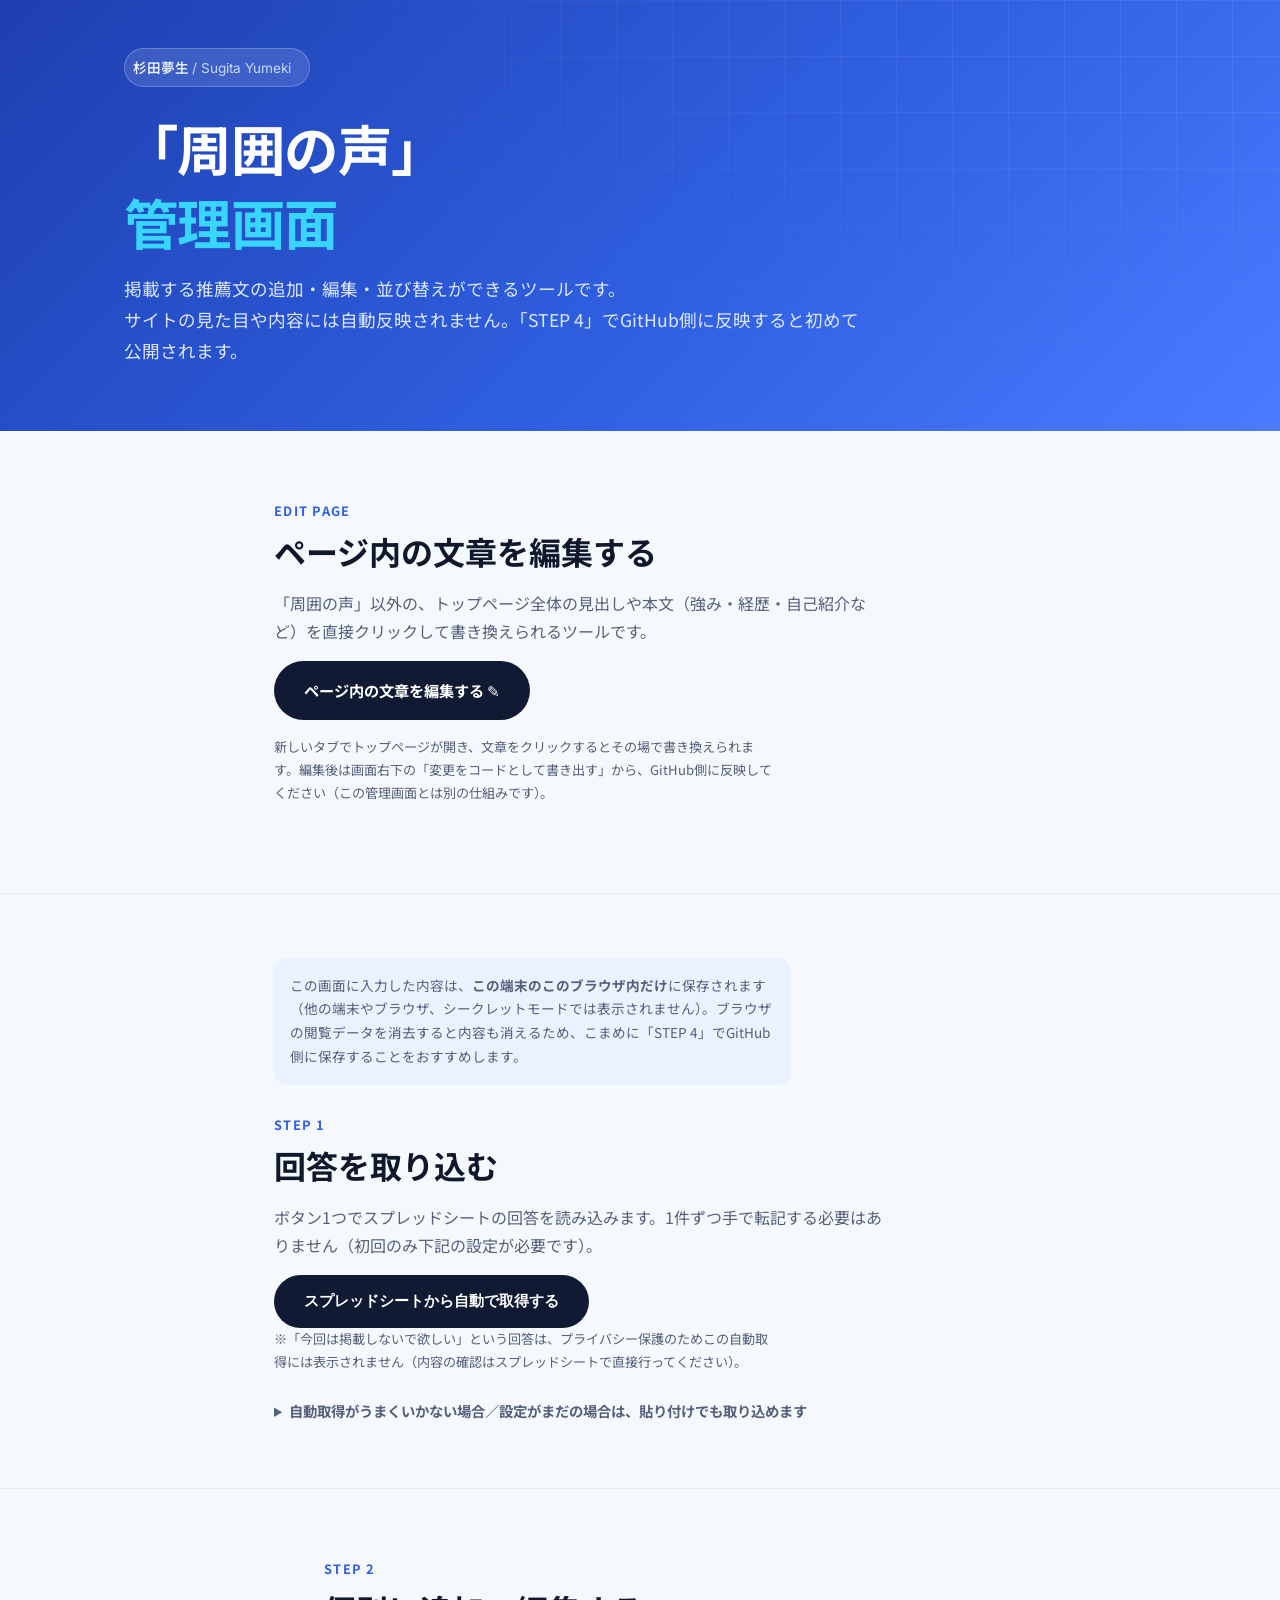
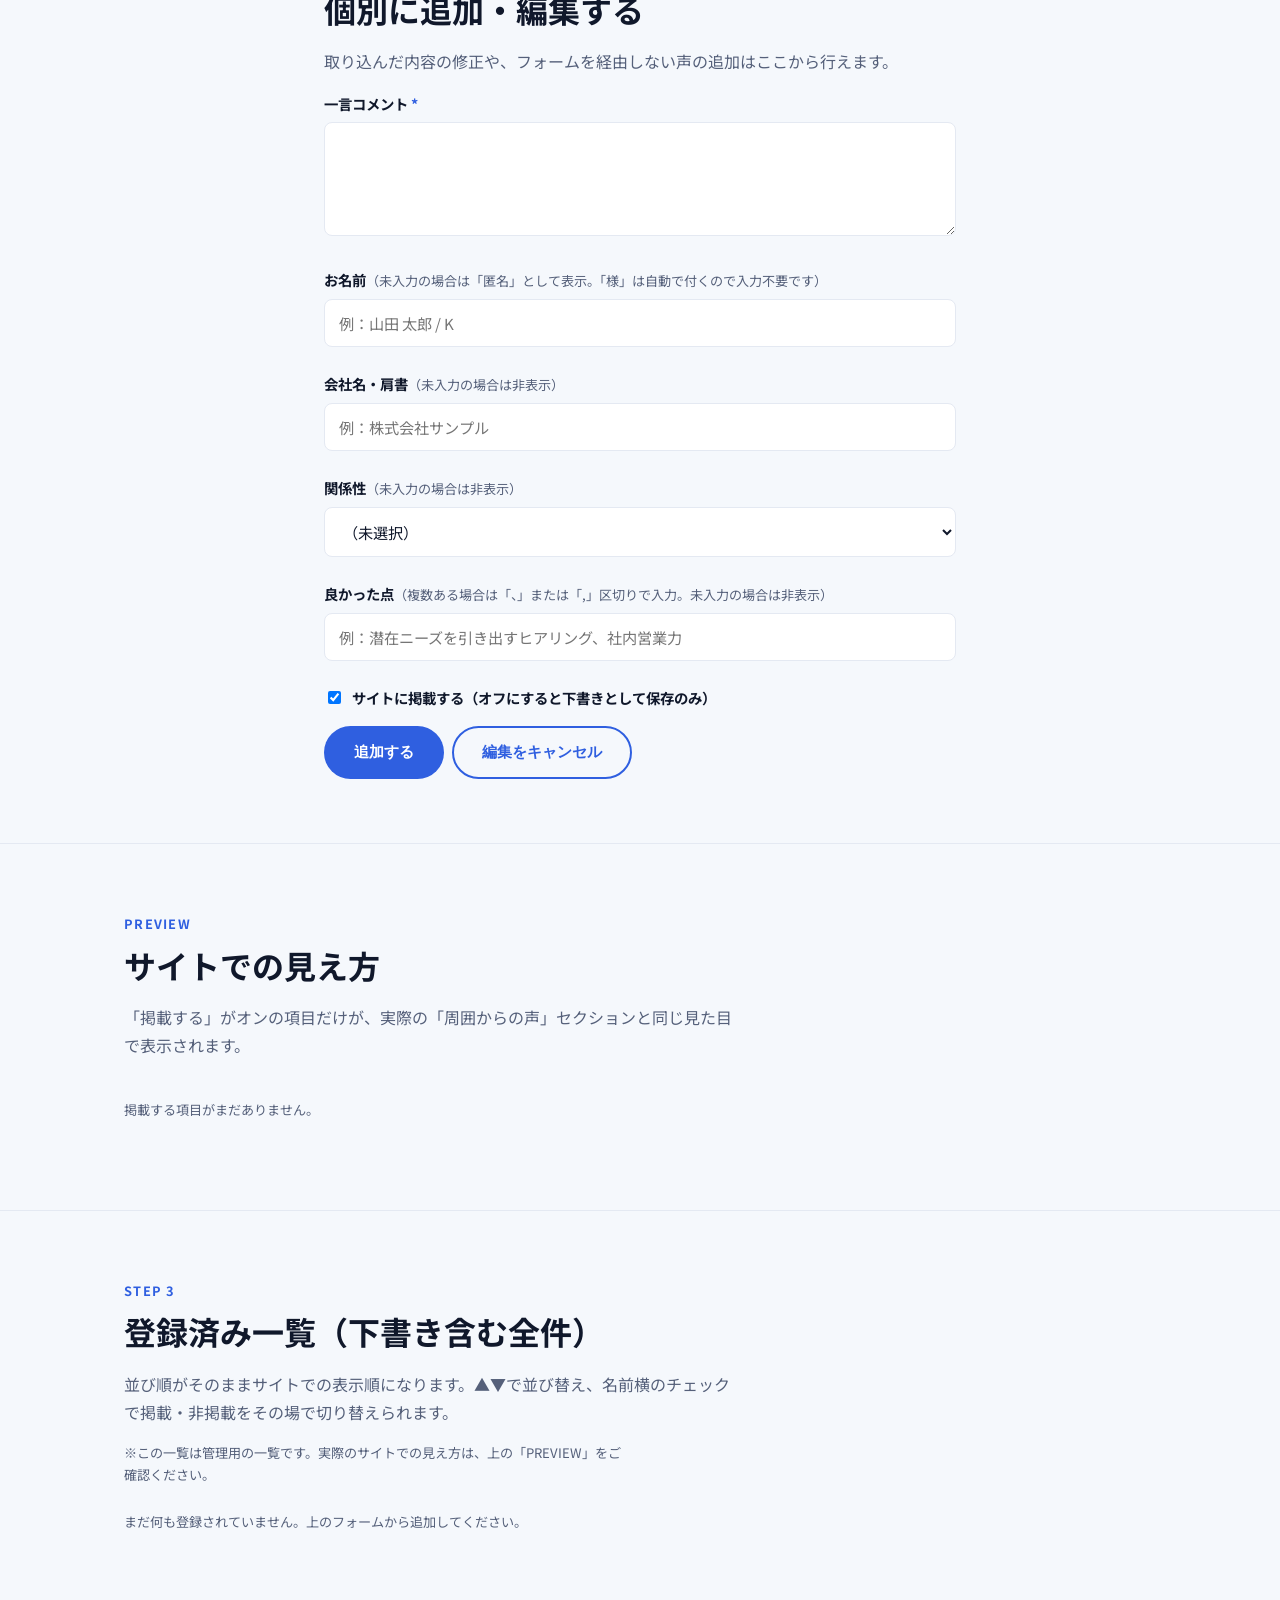
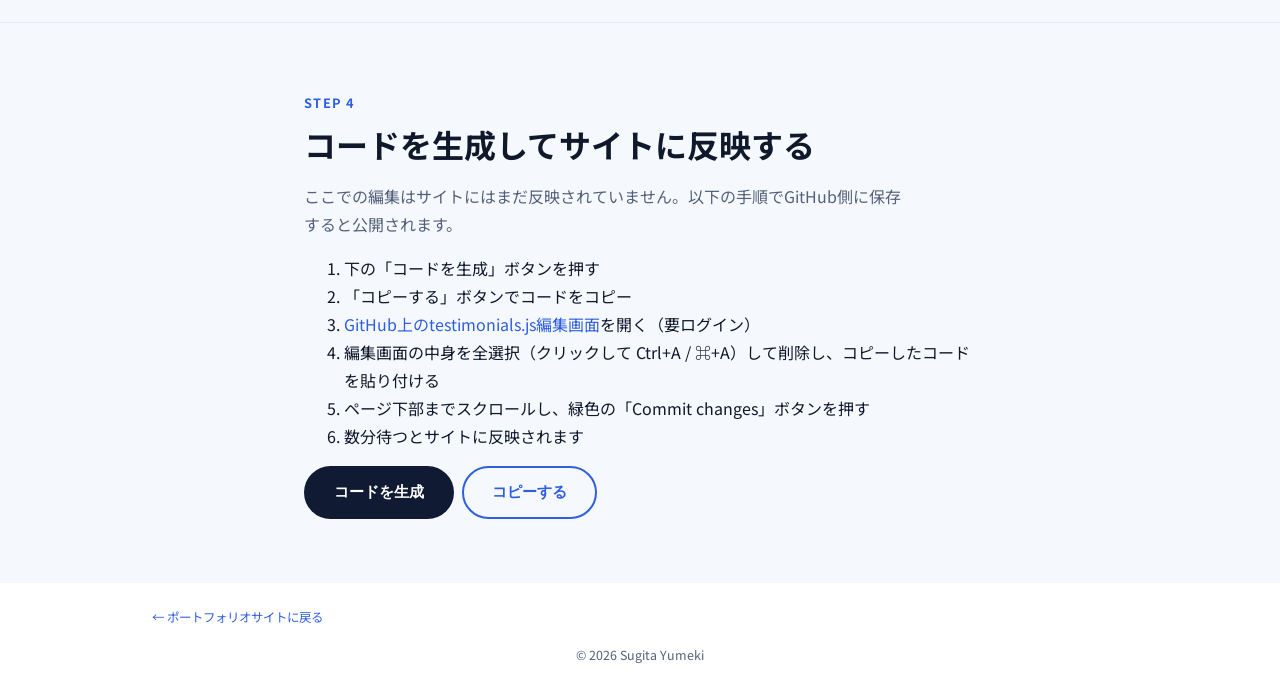
==== commit 4e482117: "ページ内文章の編集モードを追加、お問い合わせフォームのFORM_ACTIONを設定 - assets/js/edit-mode.js を新設。index.html?edit=1 でアクセスした時だけ、" ====
--- a/admin.html
+++ b/admin.html
@@ -116,6 +116,32 @@
   .import-row-goodpoints { font-size: 0.82rem; color: var(--text-600); background: var(--bg); border-radius: 8px; padding: 6px 10px; }
   .import-row-warning { font-size: 0.78rem; color: #B4562F; font-weight: 700; margin: var(--sp-1) 0 0; }
   .import-row-warning.is-blocked { color: #C23A3A; }
+  .import-row-dismiss {
+    font: inherit;
+    font-size: 0.74rem;
+    color: var(--blue-600);
+    background: none;
+    border: none;
+    padding: 0;
+    cursor: pointer;
+    text-decoration: underline;
+    text-underline-offset: 2px;
+  }
+  .import-row-dismiss:hover { color: var(--blue-700); }
+  #import-hidden-note { display: flex; align-items: center; gap: 10px; flex-wrap: wrap; }
+  .import-hidden-toggle {
+    font: inherit;
+    font-size: 0.78rem;
+    font-weight: 700;
+    color: var(--blue-600);
+    background: none;
+    border: none;
+    padding: 0;
+    cursor: pointer;
+    text-decoration: underline;
+    text-underline-offset: 2px;
+  }
+  .import-hidden-toggle:hover { color: var(--blue-700); }
 </style>
 </head>
 <body>
@@ -135,6 +161,16 @@
 
   <section class="on-light">
     <div class="container" style="max-width: 780px;">
+      <p class="section-label">Edit Page</p>
+      <h2>ページ内の文章を編集する</h2>
+      <p>「周囲の声」以外の、トップページ全体の見出しや本文（強み・経歴・自己紹介など）を直接クリックして書き換えられるツールです。</p>
+      <a class="btn btn-dark" href="index.html?edit=1" target="_blank" rel="noopener">ページ内の文章を編集する ✎</a>
+      <p class="form-note" style="margin-top: var(--sp-2);">新しいタブでトップページが開き、文章をクリックするとその場で書き換えられます。編集後は画面右下の「変更をコードとして書き出す」から、GitHub側に反映してください（この管理画面とは別の仕組みです）。</p>
+    </div>
+  </section>
+
+  <section class="on-light">
+    <div class="container" style="max-width: 780px;">
       <p class="admin-storage-note">
         この画面に入力した内容は、<strong>この端末のこのブラウザ内だけ</strong>に保存されます（他の端末やブラウザ、シークレットモードでは表示されません）。ブラウザの閲覧データを消去すると内容も消えるため、こまめに「STEP 4」でGitHub側に保存することをおすすめします。
       </p>
@@ -162,7 +198,8 @@
 
       <div id="import-preview" hidden style="margin-top: var(--sp-3);">
         <h3>読み込み結果（内容を確認し、掲載するものにチェックを入れてください）</h3>
-        <p class="form-note">「掲載について」の回答に応じて、チェックの初期状態と注意書きを自動で出しています。氏名や一言コメントの文面は、この場で直接編集できます。<br>すでに取り込み済みの回答は自動でチェックが外れ「取り込み済み」と表示されます（重複掲載を防ぐためです）。もう一度取り込みたい場合はチェックを入れ直してください。</p>
+        <p class="form-note">「掲載について」の回答に応じて、チェックの初期状態と注意書きを自動で出しています。氏名や一言コメントの文面は、この場で直接編集できます。<br>一度「取り込む」で追加した回答は、次回以降の取得では自動的に一覧から消えます。内容を編集していて自動で気づけない場合は、各回答の「非表示にする」ボタンを押せば、次回からは表示されなくなります。</p>
+        <p class="form-note" id="import-hidden-note" hidden></p>
         <div id="import-rows"></div>
         <div class="admin-form-actions" style="margin-top: var(--sp-2);">
           <button type="button" class="btn btn-primary" id="import-commit-btn">チェックした回答を取り込む</button>
--- a/style.css
+++ b/style.css
@@ -476,19 +476,22 @@
   transition: box-shadow 300ms ease;
 }
 
-/* ---------- 職務経歴の絞り込み ----------
-   軸（営業手法／役割／相手の業界／相手の職種／対象・スタンス）ごとにグループ化。
+/* ---------- 職務経歴・周囲の声の絞り込み（共通スタイル） ----------
+   career-filter=職務経歴（営業手法／役割／相手の業界／相手の職種／対象・スタンス）、
+   testimonial-filter=周囲の声（関係性／良かった点）。見た目・操作感を完全に
+   揃えるため、同じ宣言をクラスごとに複製せず両方のセレクタで共有している
+   （スタイルを変える際は1箇所の変更が両方に反映される）。
    表示・非表示の最終判断はJS側でstyle.displayを直接操作するため（main.js参照）、
    このセクションにCSS詳細度で表示状態を制御するルールは置かない。 */
-.career-filter { margin-top: var(--sp-3); }
-.career-filter-toolbar {
+.career-filter, .testimonial-filter { margin-top: var(--sp-3); }
+.career-filter-toolbar, .testimonial-filter-toolbar {
   display: flex;
   align-items: center;
   gap: 10px;
   flex-wrap: wrap;
   margin-bottom: var(--sp-2);
 }
-.career-filter-reset {
+.career-filter-reset, .testimonial-filter-reset {
   display: inline-block;
   background: var(--surface);
   border: 1px solid var(--border);
@@ -500,13 +503,13 @@
   cursor: pointer;
   transition: background-color 150ms ease, border-color 150ms ease, color 150ms ease;
 }
-.career-filter-reset:hover { border-color: var(--blue-500); color: var(--blue-700); }
-.career-filter-reset.is-active {
+.career-filter-reset:hover, .testimonial-filter-reset:hover { border-color: var(--blue-500); color: var(--blue-700); }
+.career-filter-reset.is-active, .testimonial-filter-reset.is-active {
   background: var(--blue-600);
   border-color: var(--blue-600);
   color: #fff;
 }
-.career-filter-toggle {
+.career-filter-toggle, .testimonial-filter-toggle {
   display: inline-flex;
   align-items: center;
   gap: 4px;
@@ -518,18 +521,19 @@
   padding: 6px 4px;
   cursor: pointer;
 }
-.career-filter-toggle:hover { color: var(--blue-700); text-decoration: underline; text-underline-offset: 3px; }
-.career-filter-toggle-arrow { display: inline-block; transition: transform 150ms ease; }
-.career-filter-toggle[aria-expanded="true"] .career-filter-toggle-arrow { transform: rotate(180deg); }
-.career-filter-groups.is-collapsed { display: none; }
-.career-filter-group {
+.career-filter-toggle:hover, .testimonial-filter-toggle:hover { color: var(--blue-700); text-decoration: underline; text-underline-offset: 3px; }
+.career-filter-toggle-arrow, .testimonial-filter-toggle-arrow { display: inline-block; transition: transform 150ms ease; }
+.career-filter-toggle[aria-expanded="true"] .career-filter-toggle-arrow,
+.testimonial-filter-toggle[aria-expanded="true"] .testimonial-filter-toggle-arrow { transform: rotate(180deg); }
+.career-filter-groups.is-collapsed, .testimonial-filter-groups.is-collapsed { display: none; }
+.career-filter-group, .testimonial-filter-group {
   display: flex;
   flex-wrap: wrap;
   align-items: center;
   gap: 8px;
   margin-top: 8px;
 }
-.career-filter-group-label {
+.career-filter-group-label, .testimonial-filter-group-label {
   flex: 0 0 auto;
   font-size: 0.76rem;
   font-weight: 700;
@@ -538,7 +542,7 @@
   padding-right: 10px;
   border-right: 1px solid var(--border);
 }
-.career-filter-btn {
+.career-filter-btn, .testimonial-filter-btn {
   background: var(--surface);
   border: 1px solid var(--border);
   color: var(--text-600);
@@ -549,13 +553,13 @@
   cursor: pointer;
   transition: background-color 150ms ease, border-color 150ms ease, color 150ms ease;
 }
-.career-filter-btn:hover { border-color: var(--blue-500); color: var(--blue-700); }
-.career-filter-btn.is-active {
+.career-filter-btn:hover, .testimonial-filter-btn:hover { border-color: var(--blue-500); color: var(--blue-700); }
+.career-filter-btn.is-active, .testimonial-filter-btn.is-active {
   background: var(--blue-600);
   border-color: var(--blue-600);
   color: #fff;
 }
-.career-filter-empty {
+.career-filter-empty, .testimonial-filter-empty {
   margin: var(--sp-3) 0 0;
   font-size: 0.9rem;
   color: var(--text-600);
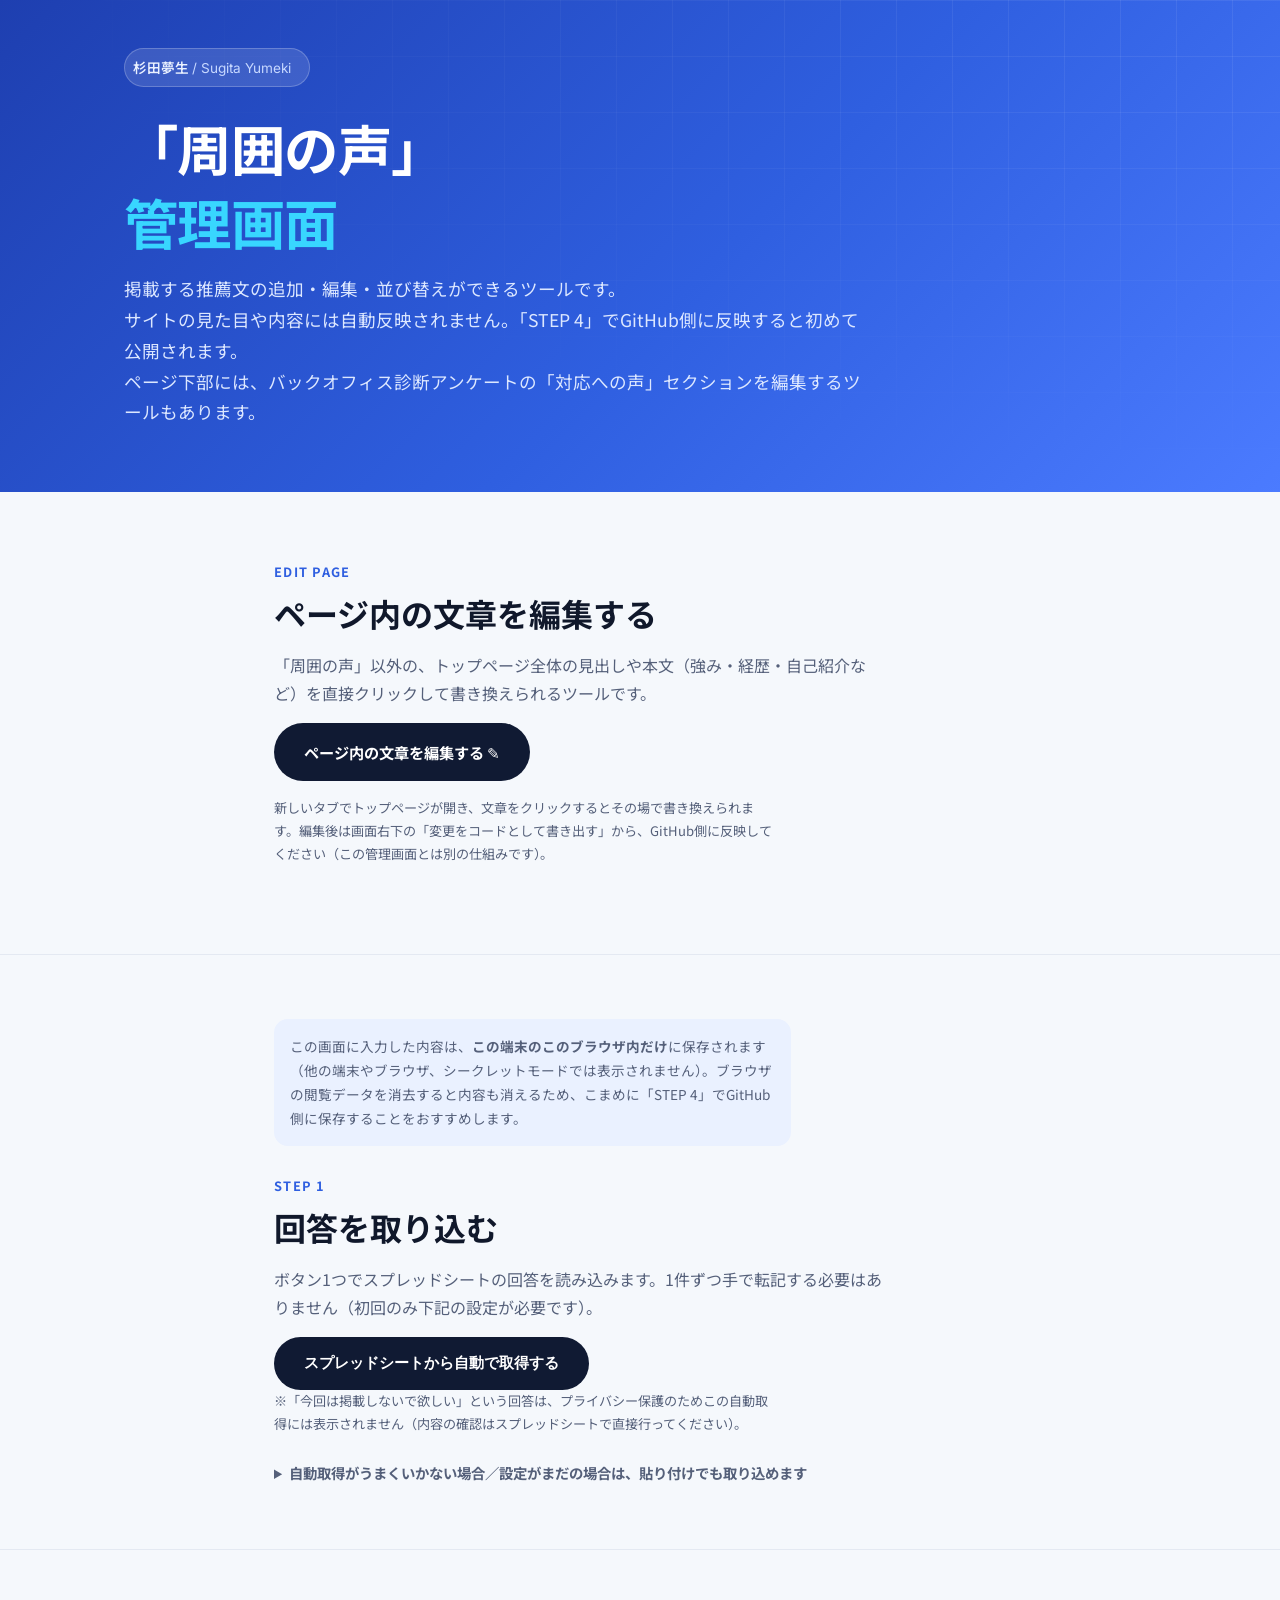
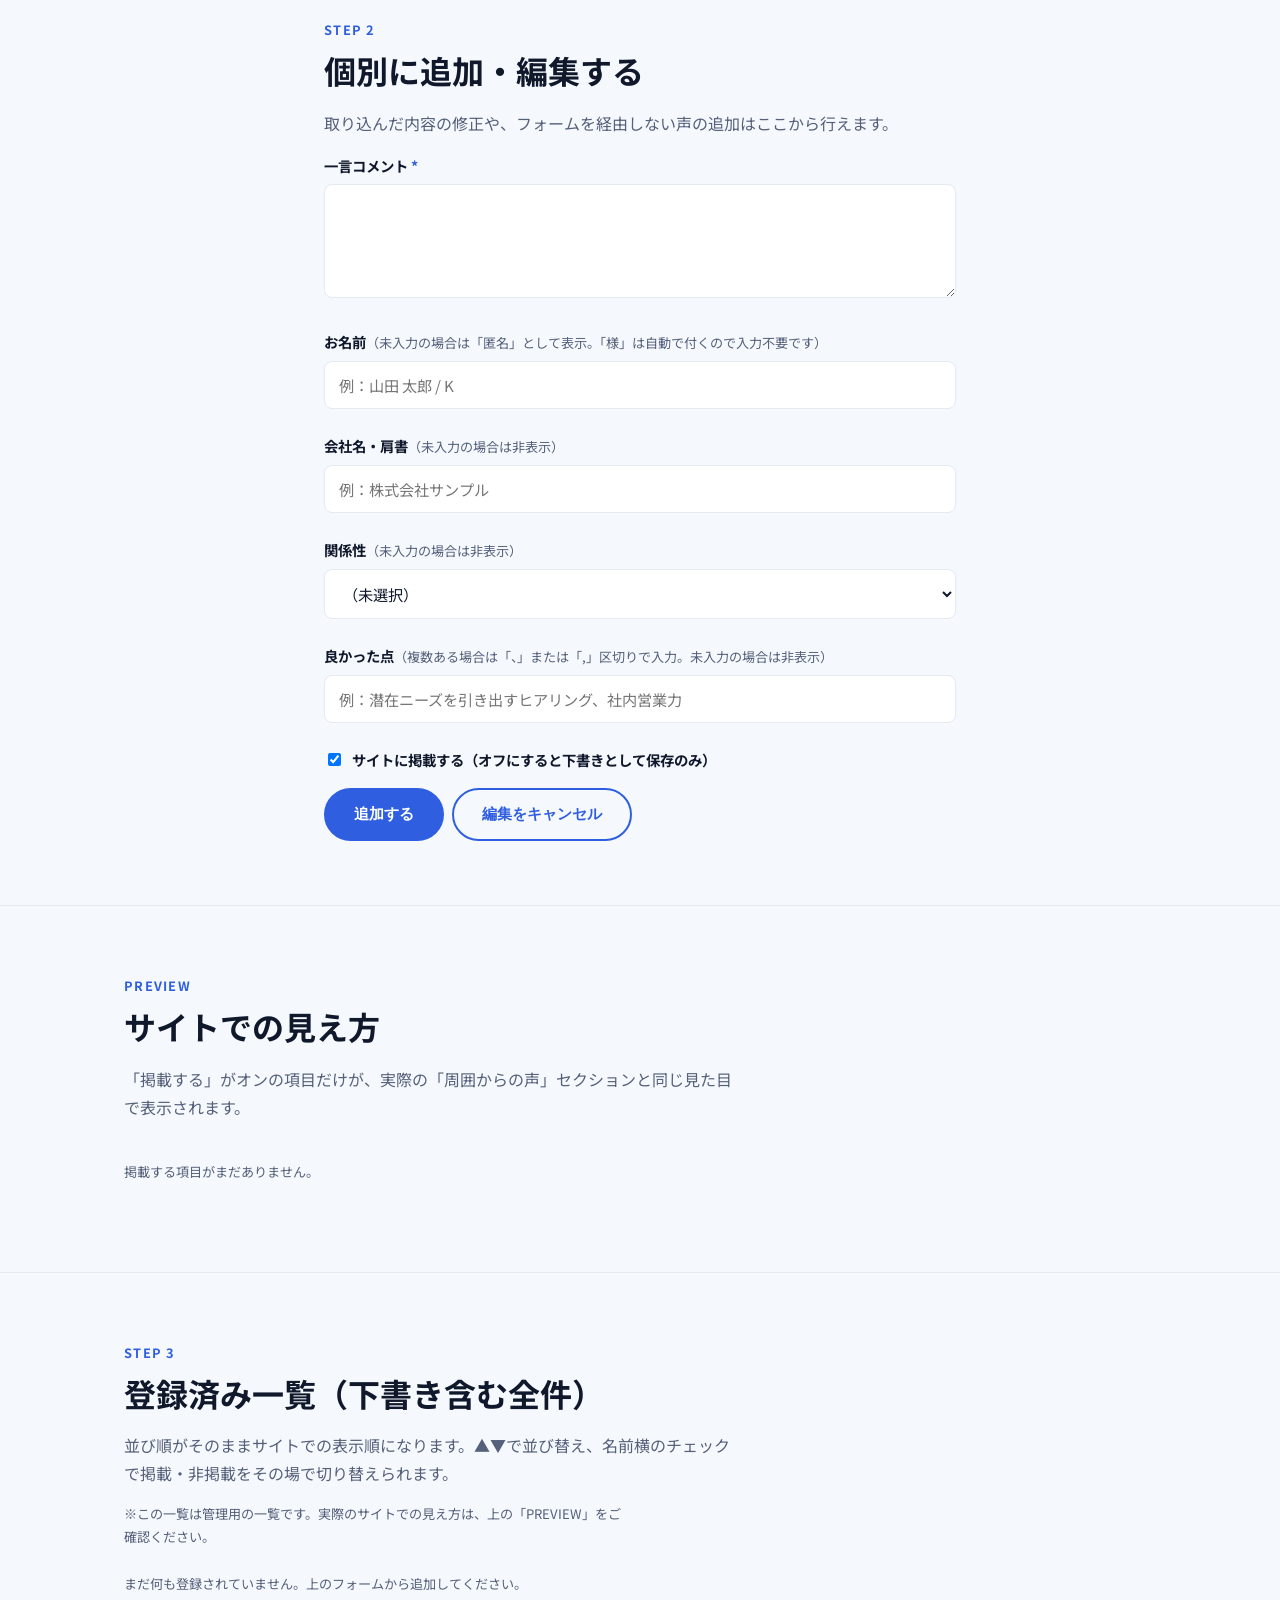
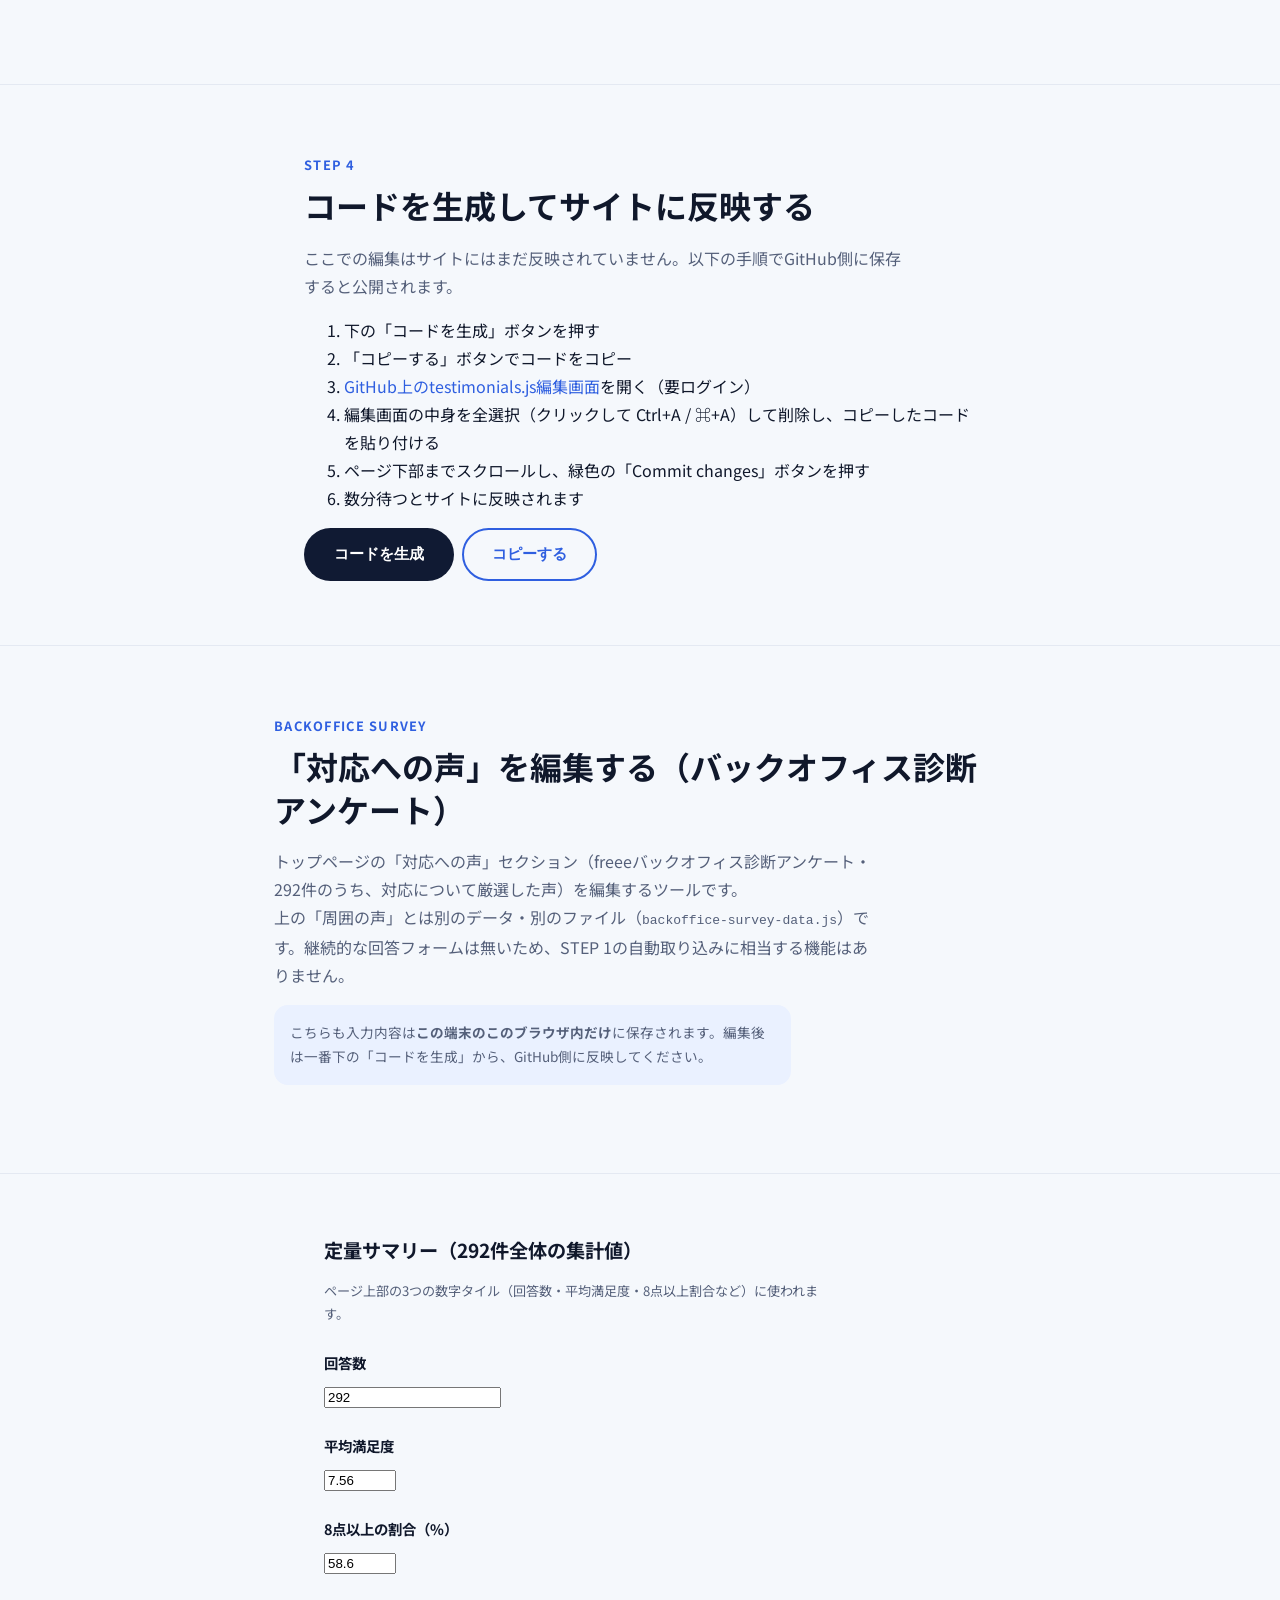
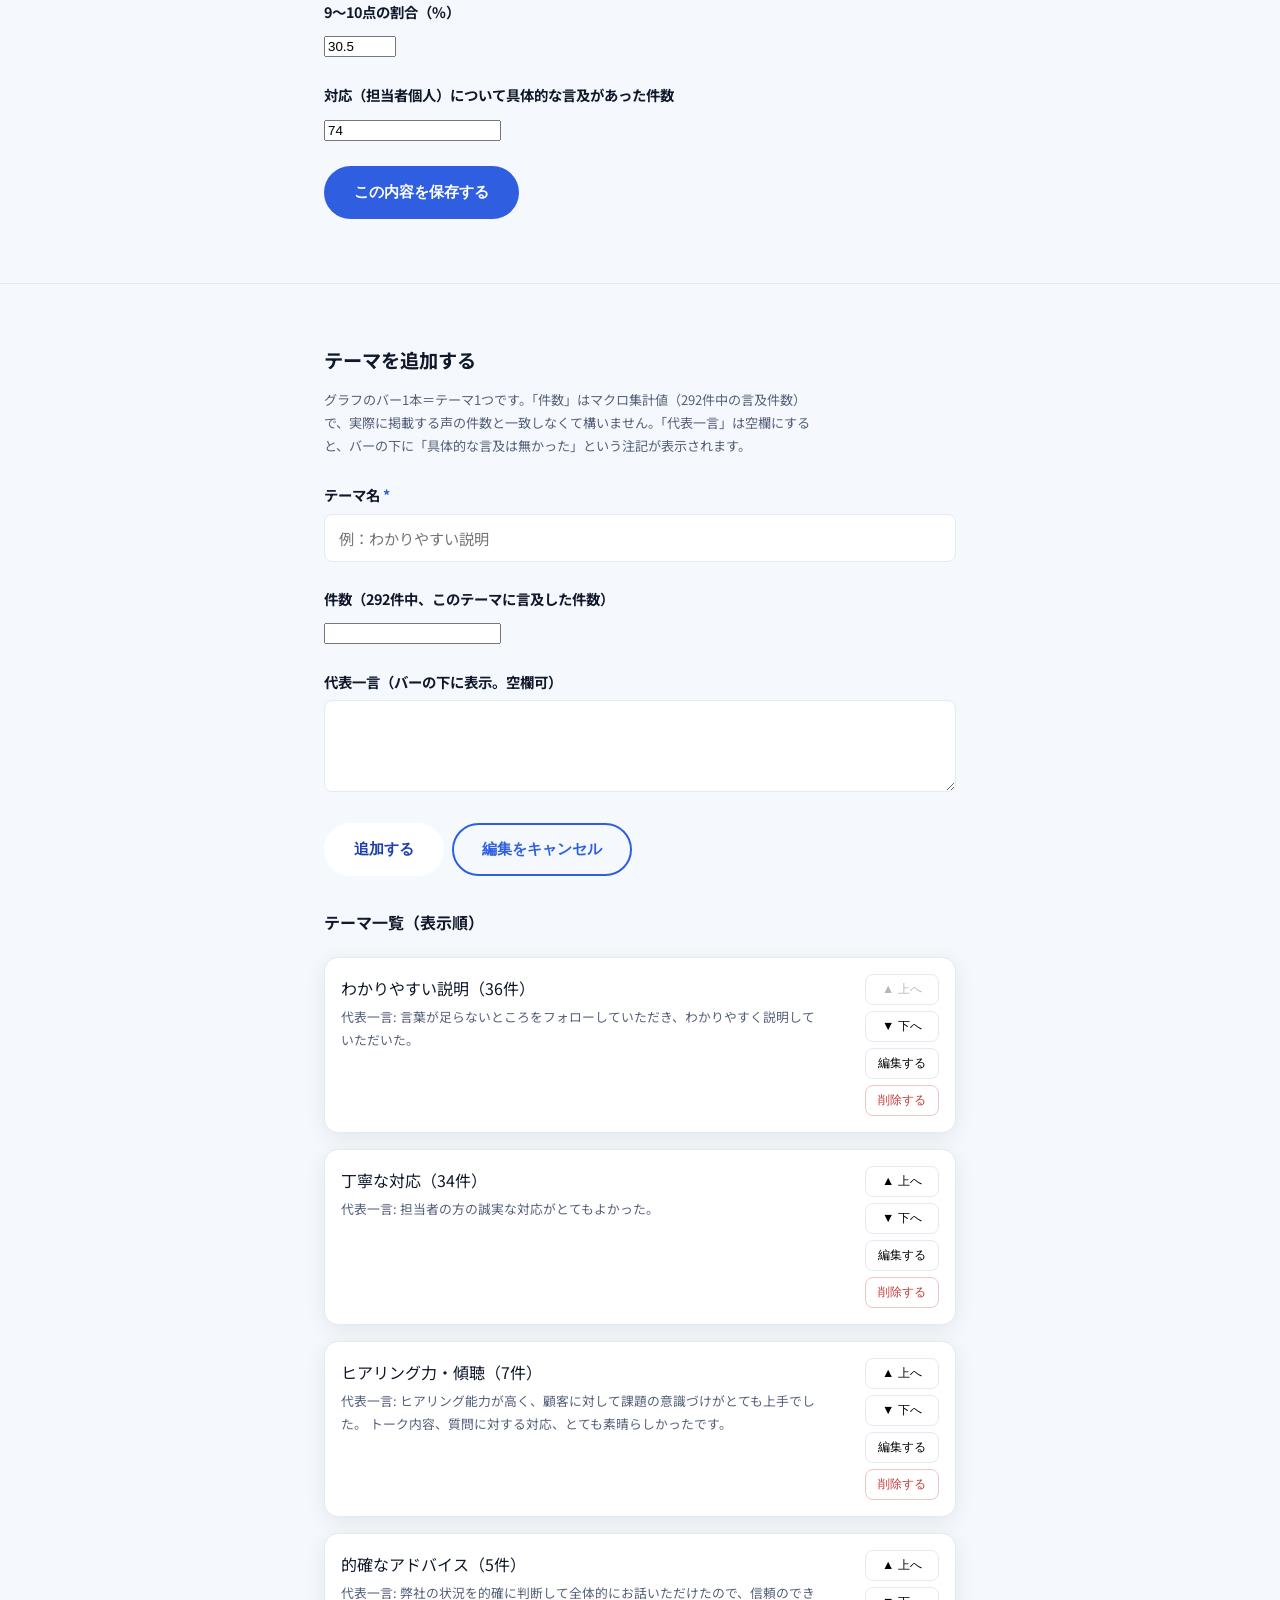
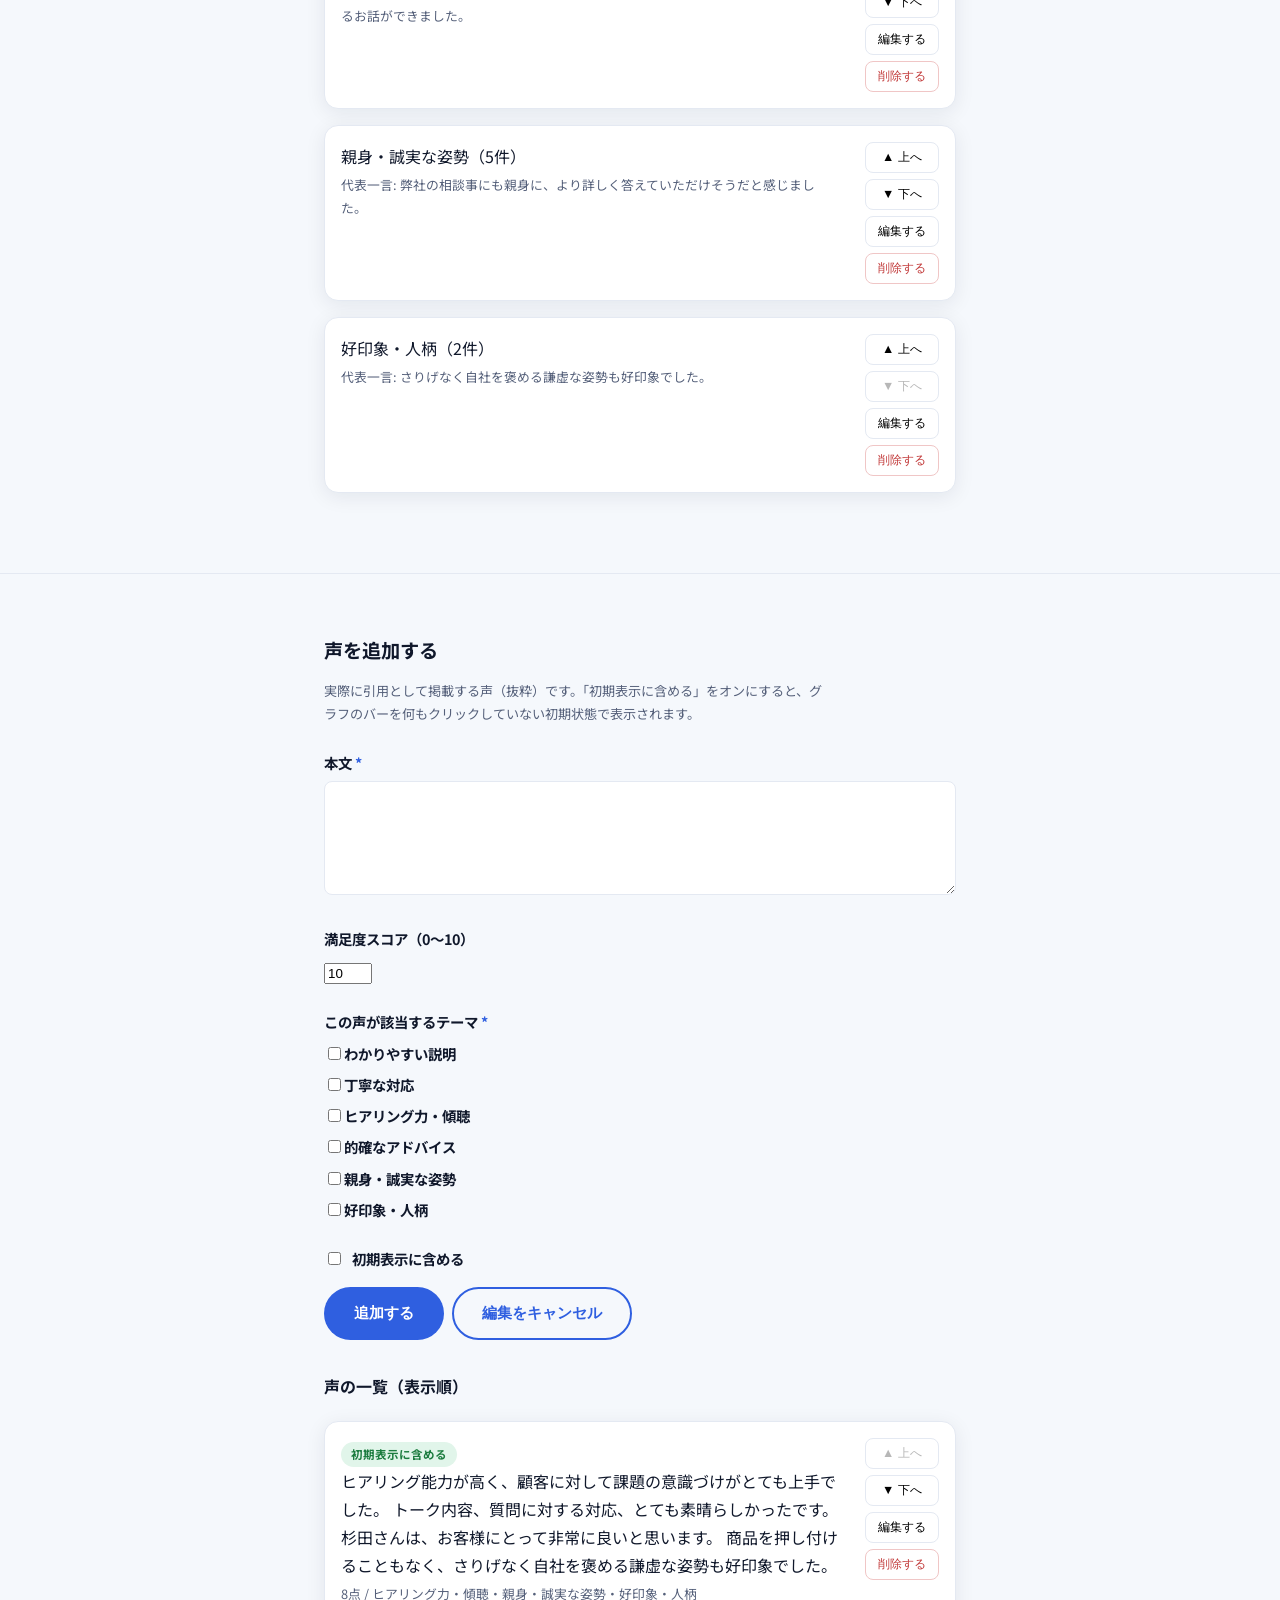
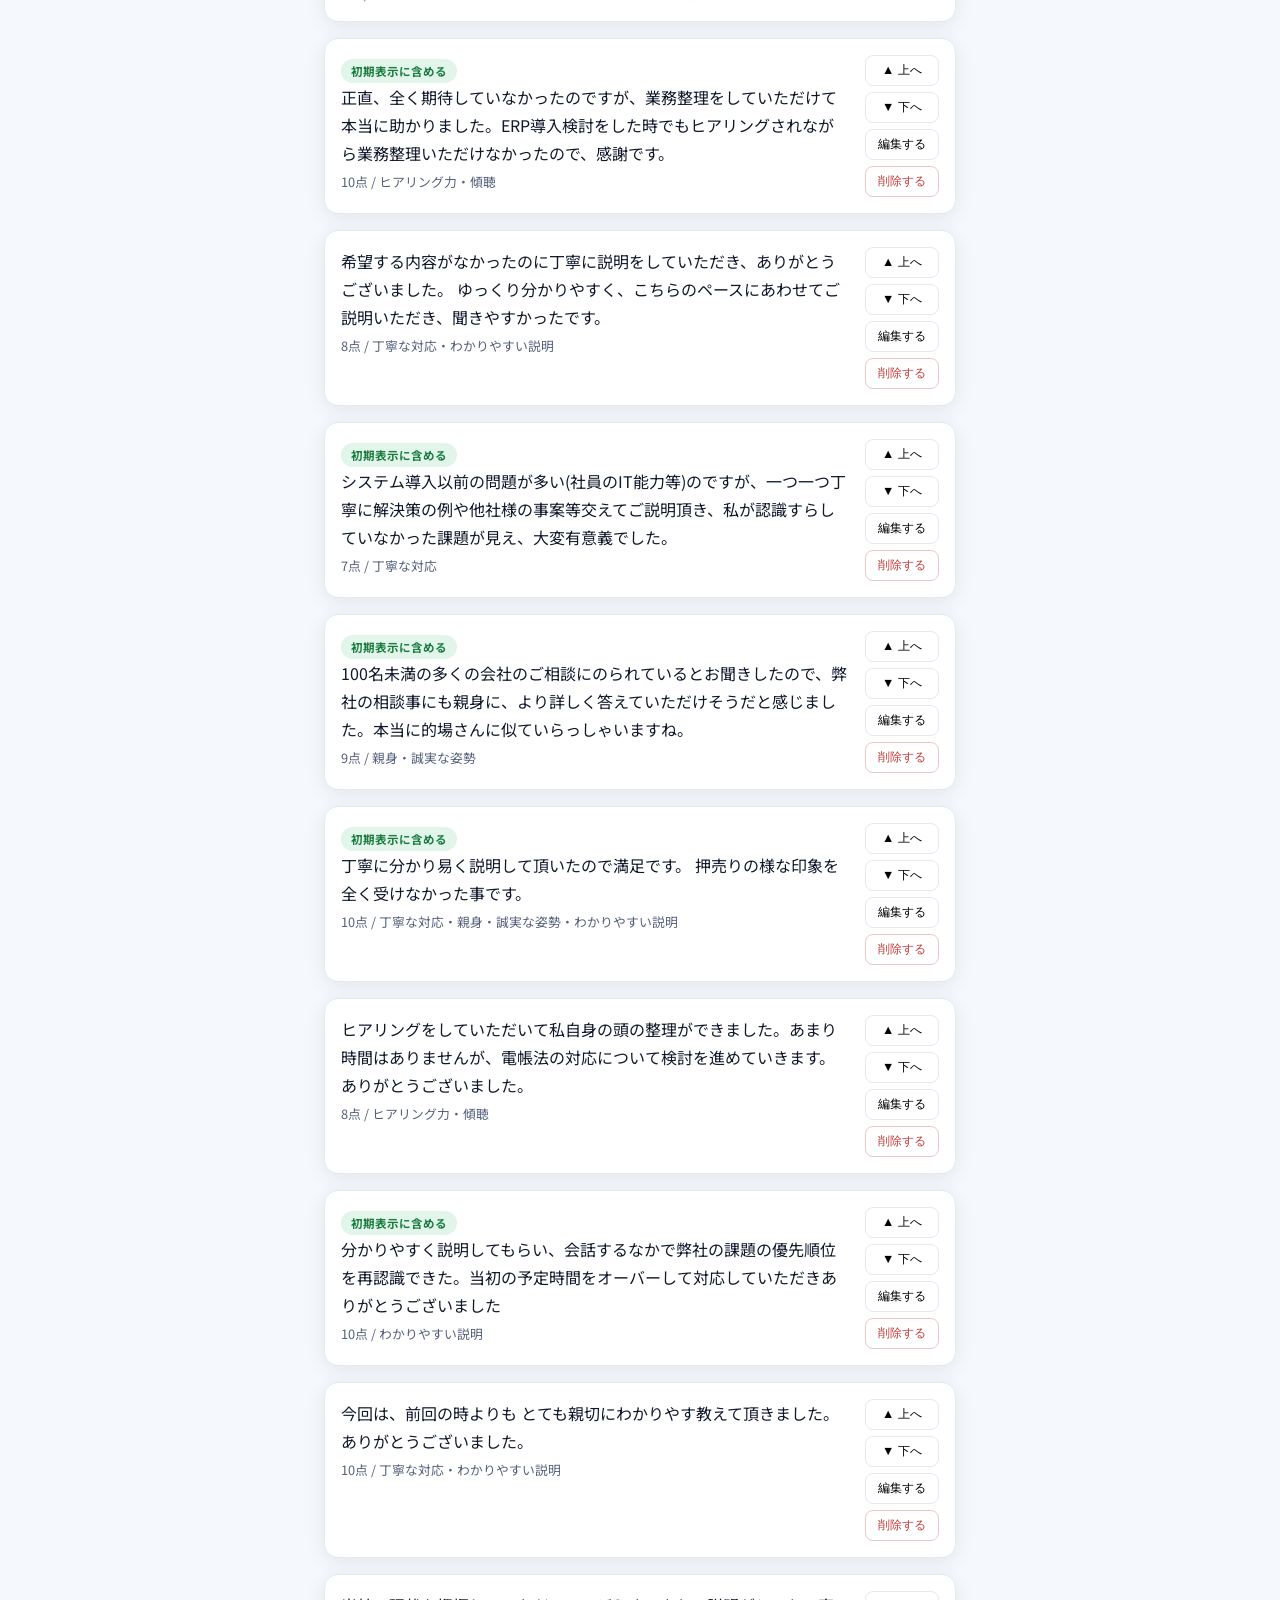
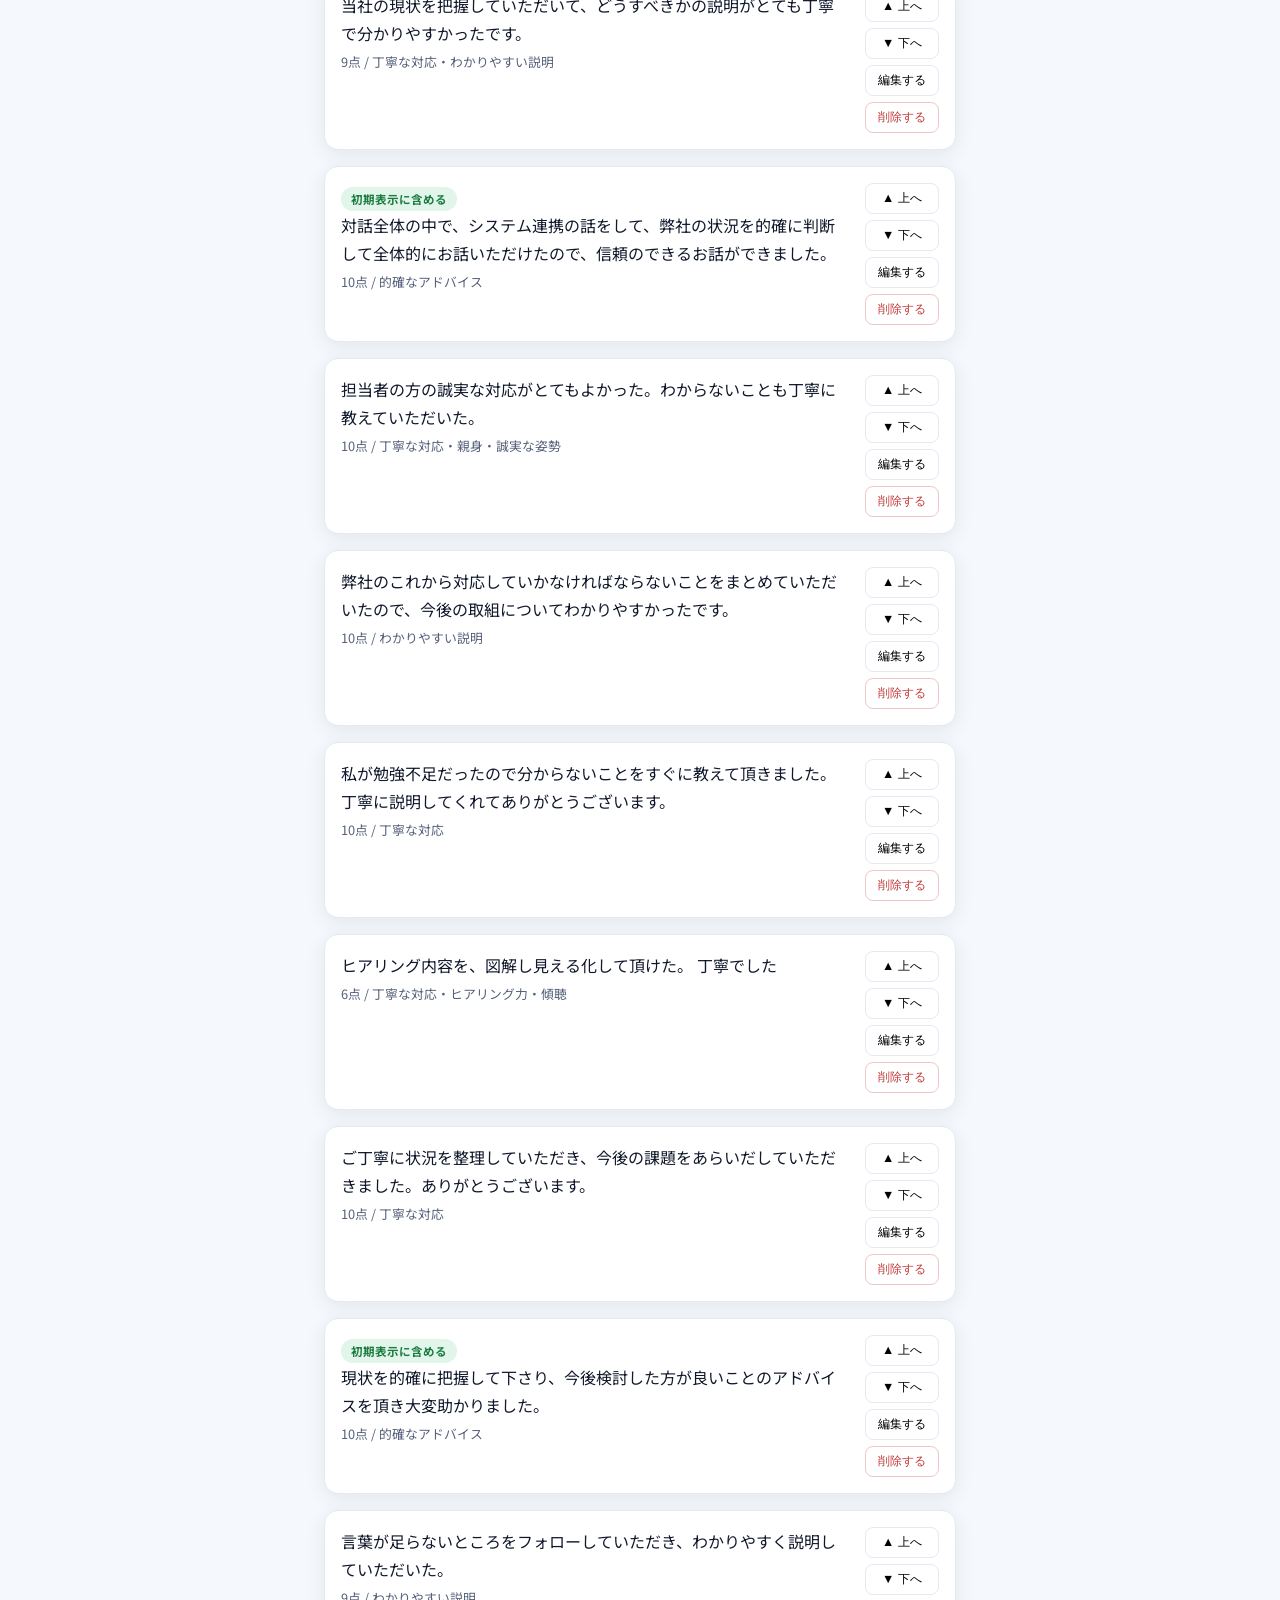
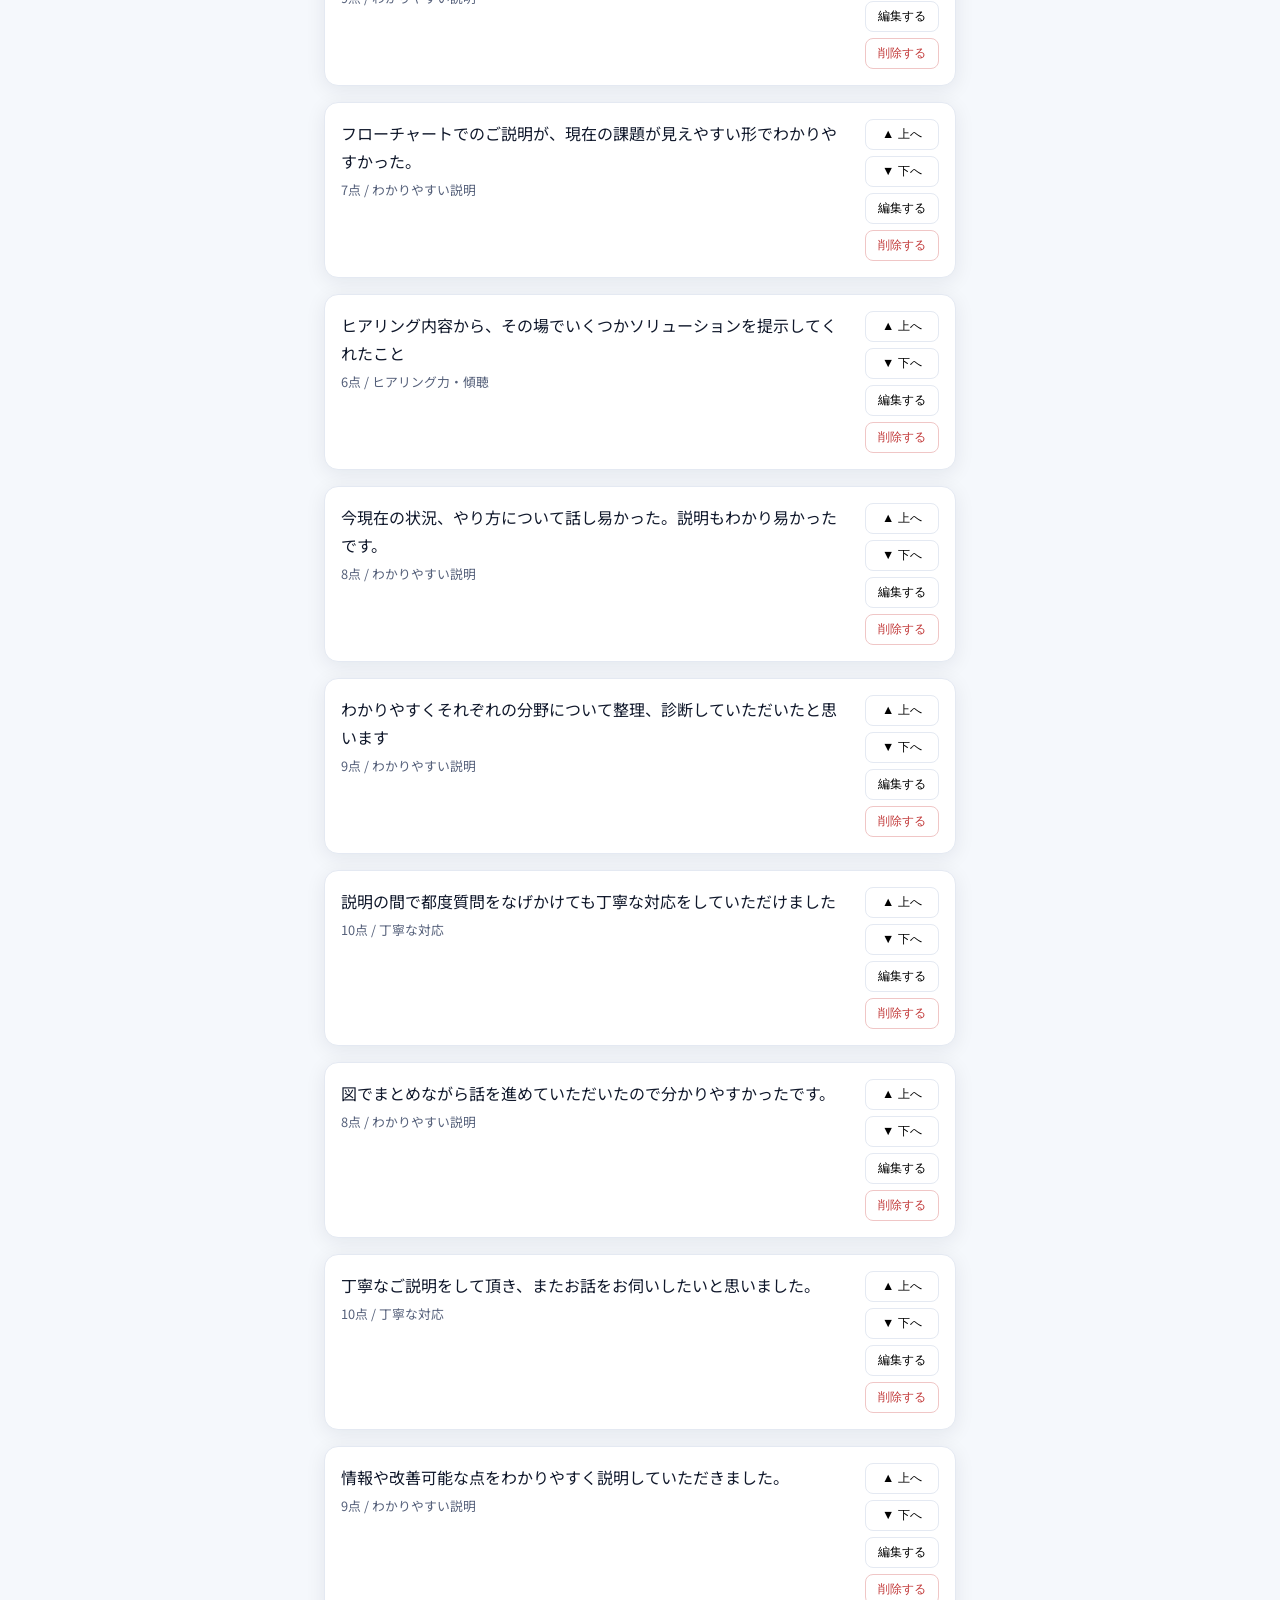
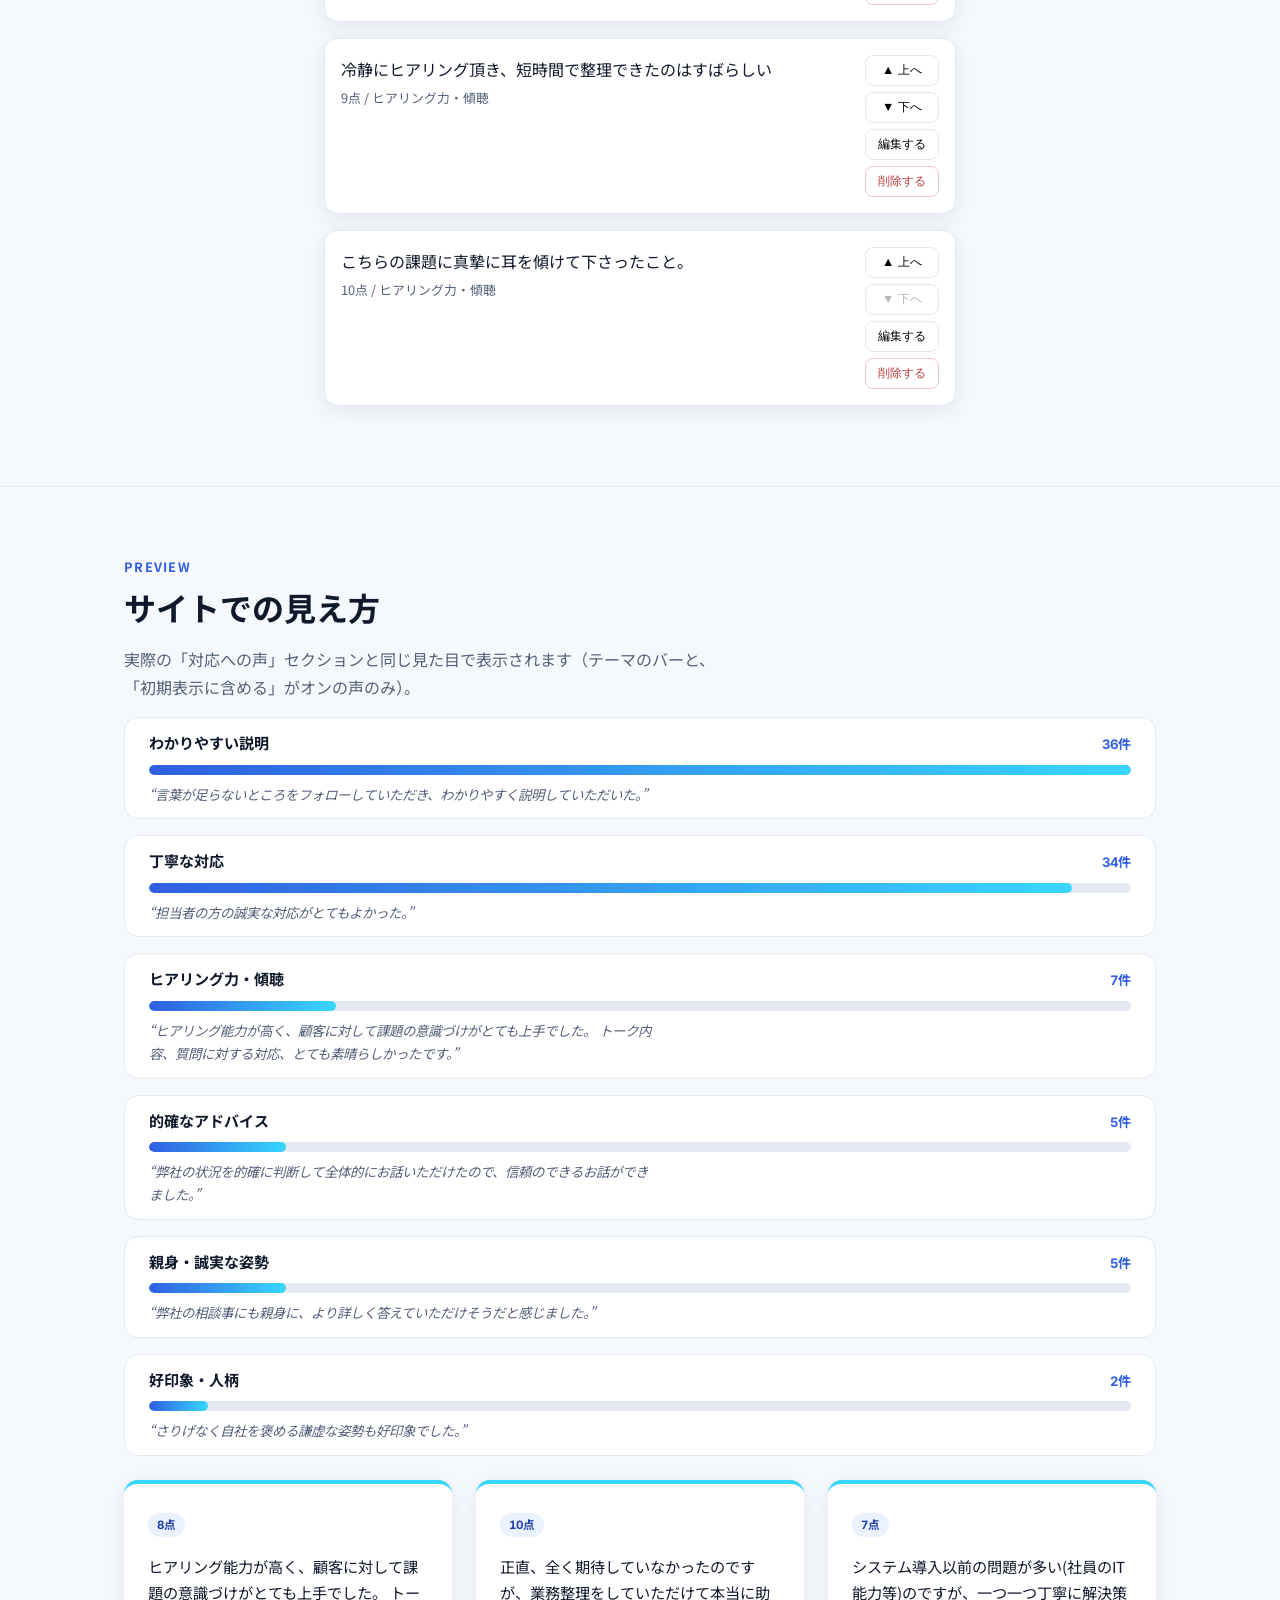
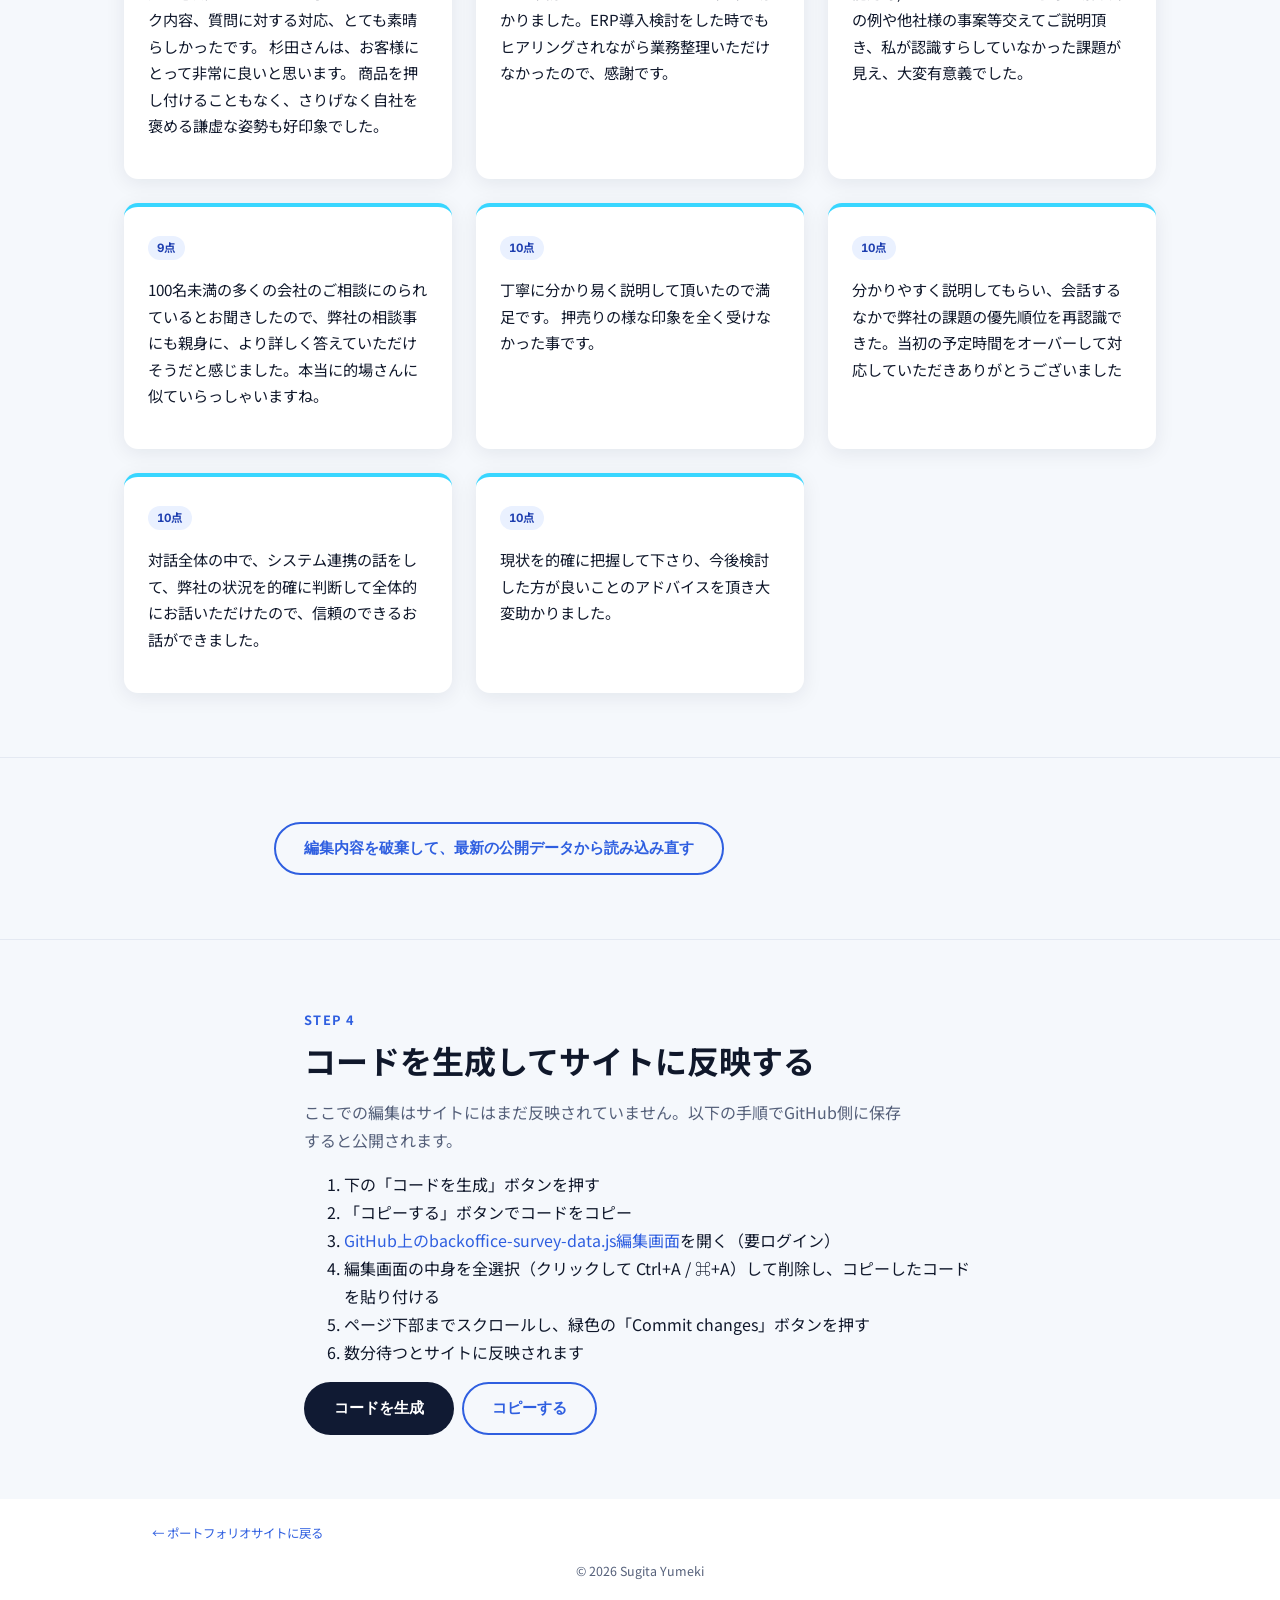
==== commit 8cdee54d: "admin.htmlに「対応への声」編集セクションを追加 backoffice-survey-data.jsのテーマ・声・定量サマリーを、testimonials.jsと 同じ「ブラウザ内で編集→コー" ====
--- a/admin.html
+++ b/admin.html
@@ -1,9 +1,17 @@
 <!doctype html>
 <html lang="ja">
 <head>
+<!-- Google Tag Manager -->
+<script>(function(w,d,s,l,i){w[l]=w[l]||[];w[l].push({'gtm.start':
+new Date().getTime(),event:'gtm.js'});var f=d.getElementsByTagName(s)[0],
+j=d.createElement(s),dl=l!='dataLayer'?'&l='+l:'';j.async=true;j.src=
+'https://www.googletagmanager.com/gtm.js?id='+i+dl;f.parentNode.insertBefore(j,f);
+})(window,document,'script','dataLayer','GTM-P3TSD6G5');</script>
+<!-- End Google Tag Manager -->
+
 <meta charset="UTF-8">
 <meta name="viewport" content="width=device-width, initial-scale=1">
-<title>管理画面（周囲の声） | 杉田夢生</title>
+<title>管理画面（周囲の声・対応への声） | 杉田夢生</title>
 <meta name="robots" content="noindex, nofollow">
 
 <link rel="icon" type="image/svg+xml" href="assets/img/favicon.svg">
@@ -67,7 +75,7 @@
   .admin-list-item-actions button:hover { background: var(--bg); }
   .admin-list-item-actions button.is-danger { color: #C23A3A; border-color: #F0C6C6; }
   .admin-list-item-actions button.is-danger:hover { background: #FDF1F1; }
-  #admin-code-output {
+  #admin-code-output, #bo-code-output {
     width: 100%;
     font-family: "SFMono-Regular", Consolas, monospace;
     font-size: 0.76rem;
@@ -145,6 +153,10 @@
 </style>
 </head>
 <body>
+<!-- Google Tag Manager (noscript) -->
+<noscript><iframe src="https://www.googletagmanager.com/ns.html?id=GTM-P3TSD6G5"
+height="0" width="0" style="display:none;visibility:hidden"></iframe></noscript>
+<!-- End Google Tag Manager (noscript) -->
 
 <header class="hero" style="padding: var(--sp-6) 0;">
   <div class="container">
@@ -152,7 +164,8 @@
     <h1 style="max-width:100%;">「周囲の声」<br><span class="hl">管理画面</span></h1>
     <p class="hero-lede">
       掲載する推薦文の追加・編集・並び替えができるツールです。<br>
-      サイトの見た目や内容には自動反映されません。「STEP 4」でGitHub側に反映すると初めて公開されます。
+      サイトの見た目や内容には自動反映されません。「STEP 4」でGitHub側に反映すると初めて公開されます。<br>
+      ページ下部には、バックオフィス診断アンケートの「対応への声」セクションを編集するツールもあります。
     </p>
   </div>
 </header>
@@ -297,6 +310,149 @@
     </div>
   </section>
 
+  <section id="admin-backoffice-section" class="on-light" style="border-top: 1px solid var(--border);">
+    <div class="container" style="max-width: 780px;">
+      <p class="section-label">Backoffice Survey</p>
+      <h2>「対応への声」を編集する（バックオフィス診断アンケート）</h2>
+      <p>
+        トップページの「対応への声」セクション（freeeバックオフィス診断アンケート・292件のうち、対応について厳選した声）を編集するツールです。<br>
+        上の「周囲の声」とは別のデータ・別のファイル（<code>backoffice-survey-data.js</code>）です。継続的な回答フォームは無いため、STEP 1の自動取り込みに相当する機能はありません。
+      </p>
+      <p class="admin-storage-note">
+        こちらも入力内容は<strong>この端末のこのブラウザ内だけ</strong>に保存されます。編集後は一番下の「コードを生成」から、GitHub側に反映してください。
+      </p>
+    </div>
+  </section>
+
+  <section class="on-light">
+    <div class="container" style="max-width: 680px;">
+      <h3>定量サマリー（292件全体の集計値）</h3>
+      <p class="form-note">ページ上部の3つの数字タイル（回答数・平均満足度・8点以上割合など）に使われます。</p>
+      <div class="form-row">
+        <label for="bo-stat-count">回答数</label>
+        <input type="number" id="bo-stat-count" min="0" step="1">
+      </div>
+      <div class="form-row">
+        <label for="bo-stat-avg">平均満足度</label>
+        <input type="number" id="bo-stat-avg" min="0" max="10" step="0.01">
+      </div>
+      <div class="form-row">
+        <label for="bo-stat-8plus">8点以上の割合（%）</label>
+        <input type="number" id="bo-stat-8plus" min="0" max="100" step="0.1">
+      </div>
+      <div class="form-row">
+        <label for="bo-stat-910">9〜10点の割合（%）</label>
+        <input type="number" id="bo-stat-910" min="0" max="100" step="0.1">
+      </div>
+      <div class="form-row">
+        <label for="bo-stat-handling">対応（担当者個人）について具体的な言及があった件数</label>
+        <input type="number" id="bo-stat-handling" min="0" step="1">
+      </div>
+      <div class="admin-form-actions">
+        <button type="button" class="btn btn-primary" id="bo-stats-save-btn">この内容を保存する</button>
+        <span id="bo-stats-saved-note" class="form-note" hidden>保存しました！</span>
+      </div>
+    </div>
+  </section>
+
+  <section>
+    <div class="container" style="max-width: 680px;">
+      <h3 id="bo-theme-form-title">テーマを追加する</h3>
+      <p class="form-note">グラフのバー1本＝テーマ1つです。「件数」はマクロ集計値（292件中の言及件数）で、実際に掲載する声の件数と一致しなくて構いません。「代表一言」は空欄にすると、バーの下に「具体的な言及は無かった」という注記が表示されます。</p>
+      <form id="bo-theme-form">
+        <div class="form-row">
+          <label for="bo-theme-label">テーマ名 <span class="form-required">*</span></label>
+          <input type="text" id="bo-theme-label" required placeholder="例：わかりやすい説明">
+        </div>
+        <div class="form-row">
+          <label for="bo-theme-count">件数（292件中、このテーマに言及した件数）</label>
+          <input type="number" id="bo-theme-count" min="0" step="1">
+        </div>
+        <div class="form-row">
+          <label for="bo-theme-excerpt">代表一言（バーの下に表示。空欄可）</label>
+          <textarea id="bo-theme-excerpt" rows="3"></textarea>
+        </div>
+        <div class="admin-form-actions">
+          <button type="submit" class="btn btn-primary" id="bo-theme-submit-btn">追加する</button>
+          <button type="button" class="btn btn-secondary" id="bo-theme-cancel-btn" hidden>編集をキャンセル</button>
+        </div>
+      </form>
+      <h4 style="margin-top: var(--sp-4);">テーマ一覧（表示順）</h4>
+      <div id="bo-theme-list"></div>
+    </div>
+  </section>
+
+  <section class="on-light">
+    <div class="container" style="max-width: 680px;">
+      <h3 id="bo-voice-form-title">声を追加する</h3>
+      <p class="form-note">実際に引用として掲載する声（抜粋）です。「初期表示に含める」をオンにすると、グラフのバーを何もクリックしていない初期状態で表示されます。</p>
+      <form id="bo-voice-form">
+        <div class="form-row">
+          <label for="bo-voice-quote">本文 <span class="form-required">*</span></label>
+          <textarea id="bo-voice-quote" rows="4" required></textarea>
+        </div>
+        <div class="form-row">
+          <label for="bo-voice-score">満足度スコア（0〜10）</label>
+          <input type="number" id="bo-voice-score" min="0" max="10" step="1" value="10">
+        </div>
+        <div class="form-row">
+          <label>この声が該当するテーマ <span class="form-required">*</span></label>
+          <div id="bo-voice-themes"></div>
+        </div>
+        <div class="form-row admin-checkbox-row">
+          <input type="checkbox" id="bo-voice-highlight">
+          <label for="bo-voice-highlight" style="margin:0;">初期表示に含める</label>
+        </div>
+        <p class="form-error" id="bo-voice-form-error" hidden></p>
+        <div class="admin-form-actions">
+          <button type="submit" class="btn btn-primary" id="bo-voice-submit-btn">追加する</button>
+          <button type="button" class="btn btn-secondary" id="bo-voice-cancel-btn" hidden>編集をキャンセル</button>
+        </div>
+      </form>
+      <h4 style="margin-top: var(--sp-4);">声の一覧（表示順）</h4>
+      <div id="bo-voice-list"></div>
+      <p id="bo-voice-list-empty" class="form-note" hidden>まだ何も登録されていません。</p>
+    </div>
+  </section>
+
+  <section>
+    <div class="container">
+      <span class="section-label">PREVIEW</span>
+      <h2>サイトでの見え方</h2>
+      <p>実際の「対応への声」セクションと同じ見た目で表示されます（テーマのバーと、「初期表示に含める」がオンの声のみ）。</p>
+      <div class="voice-theme-bars" id="bo-preview-bars"></div>
+      <div class="testimonial-grid" id="bo-preview-cards" style="margin-top: var(--sp-3);"></div>
+    </div>
+  </section>
+
+  <section class="on-light">
+    <div class="container" style="max-width: 780px;">
+      <button type="button" class="btn btn-secondary" id="bo-reset-seed-btn">編集内容を破棄して、最新の公開データから読み込み直す</button>
+    </div>
+  </section>
+
+  <section>
+    <div class="container" style="max-width: 720px;">
+      <span class="section-label">STEP 4</span>
+      <h2>コードを生成してサイトに反映する</h2>
+      <p>ここでの編集はサイトにはまだ反映されていません。以下の手順でGitHub側に保存すると公開されます。</p>
+      <ol>
+        <li>下の「コードを生成」ボタンを押す</li>
+        <li>「コピーする」ボタンでコードをコピー</li>
+        <li><a href="https://github.com/yorisoi-yumeki/yorisoi-yumeki.github.io/edit/main/assets/js/backoffice-survey-data.js" target="_blank" rel="noopener">GitHub上のbackoffice-survey-data.js編集画面</a>を開く（要ログイン）</li>
+        <li>編集画面の中身を全選択（クリックして Ctrl+A / ⌘+A）して削除し、コピーしたコードを貼り付ける</li>
+        <li>ページ下部までスクロールし、緑色の「Commit changes」ボタンを押す</li>
+        <li>数分待つとサイトに反映されます</li>
+      </ol>
+      <div class="admin-code-actions">
+        <button type="button" class="btn btn-dark" id="bo-generate-btn">コードを生成</button>
+        <button type="button" class="btn btn-secondary" id="bo-copy-btn" hidden>コピーする</button>
+        <span id="bo-copy-status" class="form-note" hidden>コピーしました！</span>
+      </div>
+      <textarea id="bo-code-output" rows="18" readonly hidden></textarea>
+    </div>
+  </section>
+
 </main>
 
 <footer>
@@ -305,5 +461,6 @@
 </footer>
 
 <script src="assets/js/admin.js"></script>
+<script src="assets/js/admin-backoffice.js"></script>
 </body>
 </html>
--- a/style.css
+++ b/style.css
@@ -20,6 +20,17 @@
   --amber-700: #B5730A;  /* Personalityの各項目ラベルの強調色（career-tagのamberと共通） */
   --amber-100: #FFF3DE;  /* amberの薄いハイライト背景 */
 
+  /* 経歴タイムラインの雇用形態カラー：サイト内の既存ハイライト系統（青・深緑・アンバー・
+     新規バイオレット）から作った、淡い背景＋濃い文字/縁取りのチップ調パレット
+     （testimonial-tag・Personalityの強調表示と同じトーンに揃えている） */
+  --blue-100: #EAF1FF;
+  --violet-600: #7C5CD1;
+  --violet-100: #EFE9FB;
+  --tl-fulltime: var(--forest-700);   --tl-fulltime-bg: var(--forest-100);
+  --tl-contract: var(--blue-600);     --tl-contract-bg: var(--blue-100);
+  --tl-dispatch: var(--amber-700);    --tl-dispatch-bg: var(--amber-100);
+  --tl-commission: var(--violet-600); --tl-commission-bg: var(--violet-100);
+
   /* Spacing scale (8px base) */
   --sp-1: 8px;
   --sp-2: 16px;
@@ -41,7 +52,9 @@
 
 *, *::before, *::after { box-sizing: border-box; }
 
-html { scroll-behavior: smooth; }
+/* scroll-padding-top: 常時表示ナビ(.site-nav)の高さぶん、ページ内リンクのジャンプ先が
+   ナビの下に隠れないよう余白を確保する（ナビ本体の高さは可変なのでやや余裕を持たせている） */
+html { scroll-behavior: smooth; scroll-padding-top: 76px; }
 
 body {
   margin: 0;
@@ -174,6 +187,7 @@
 }
 .hero-badge span { font-size: 0.85rem; color: #EAF1FF; font-weight: 600; line-height: 1.5; }
 .hero-badge .en { font-family: var(--font-en); color: #C7D8FF; font-weight: 400; }
+.hero-badge-name { color: #EAF1FF; }
 
 .hero h1 { color: #fff; max-width: 18em; }
 .hero h1 .hl { color: var(--cyan-400); }
@@ -182,21 +196,41 @@
 
 .hero-actions { display: flex; gap: var(--sp-2); flex-wrap: wrap; margin-top: var(--sp-3); }
 
-/* ヒーロー内のページ内ジャンプリンク。主導線(お問い合わせ)と視覚的な重みを分けるため、
-   ボタンではなく控えめな矢印付きテキストリンクの列にしてある */
-.hero-quicklinks { display: flex; gap: var(--sp-3); flex-wrap: wrap; margin-top: var(--sp-3); }
-.hero-quicklinks a {
-  color: #B9CBFA;
-  font-size: 0.88rem;
-  font-weight: 600;
+/* ---------- 常時表示ナビ（page内ジャンプリンク） ----------
+   ページ最上部（Google Tag Managerのnoscriptの直後・heroの直前）に置いた通常要素だが、
+   position: sticky で画面上端に貼り付き続ける。hero（濃い青背景）の上でも他セクション
+   （白背景）の上でも同じ見た目で読めるよう、背景・文字色は常に固定（白地に青文字）にしてある。 */
+.site-nav {
+  position: sticky;
+  top: 0;
+  z-index: 100;
+  background: var(--surface);
+  border-bottom: 1px solid var(--border);
+  box-shadow: var(--shadow-card);
+}
+.site-nav-inner {
+  display: flex;
+  align-items: center;
+  gap: var(--sp-3);
+  padding: 12px var(--sp-3);
+  overflow-x: auto;
+  -webkit-overflow-scrolling: touch;
+}
+.site-nav-inner a {
+  color: var(--blue-600);
+  font-size: 0.86rem;
+  font-weight: 700;
   text-decoration: none;
-  display: inline-flex;
-  align-items: center;
-  gap: 4px;
-  transition: color 150ms ease;
-}
-.hero-quicklinks a::after { content: "›"; font-size: 1.1em; opacity: 0.8; }
-.hero-quicklinks a:hover, .hero-quicklinks a:focus-visible { color: #fff; text-decoration: none; }
+  white-space: nowrap;
+  padding: 4px 2px;
+  border-bottom: 2px solid transparent;
+  transition: border-color 150ms ease, color 150ms ease;
+}
+.site-nav-inner a:hover, .site-nav-inner a:focus-visible {
+  color: var(--blue-700);
+  border-bottom-color: var(--cyan-400);
+  text-decoration: none;
+}
 
 /* Stat bar */
 .stat-bar {
@@ -457,6 +491,9 @@
 .career-detail-phase p { margin: 0 0 8px; font-size: 0.86rem; color: var(--text-600); }
 .career-detail ul { margin: 0; padding-left: 1.1em; font-size: 0.86rem; color: var(--text-600); }
 .career-detail li { margin-bottom: 6px; }
+/* バックオフィス診断の声セクションへの導線（freeeカード内） */
+.career-detail-link { margin: var(--sp-2) 0 0; }
+.career-detail-link a { font-size: 0.86rem; font-weight: 700; color: var(--blue-600); }
 /* 雇用形態・契約期間は詳細展開時の一番下に控えめに表示 */
 .career-detail-period {
   margin: var(--sp-2) 0 0;
@@ -476,8 +513,111 @@
   transition: box-shadow 300ms ease;
 }
 
+/* ---------- 経歴タイムライン（ガントチャート風） ---------- */
+.career-timeline-legend {
+  display: flex;
+  flex-wrap: wrap;
+  gap: var(--sp-2);
+  margin: var(--sp-2) 0 var(--sp-3);
+  font-size: 0.8rem;
+  color: var(--text-600);
+}
+.career-timeline-legend-item { display: inline-flex; align-items: center; gap: 6px; }
+.career-timeline-swatch { display: inline-block; width: 12px; height: 12px; border-radius: 3px; }
+.career-timeline-swatch--fulltime { background: var(--tl-fulltime-bg); border: 1.5px solid var(--tl-fulltime); }
+.career-timeline-swatch--contract { background: var(--tl-contract-bg); border: 1.5px solid var(--tl-contract); }
+.career-timeline-swatch--dispatch { background: var(--tl-dispatch-bg); border: 1.5px solid var(--tl-dispatch); }
+.career-timeline-swatch--commission { background: var(--tl-commission-bg); border: 1.5px solid var(--tl-commission); }
+/* バー本体は淡い塗り＋濃い縁取りの「チップ」調（career-tag/testimonial-tagと同じトーン）。
+   凡例のスウォッチもバーと同じ「淡い塗り＋縁取り」にして、実際のバーの見た目と一致させる。 */
+.career-timeline-bar--fulltime { background: var(--tl-fulltime-bg); border: 1.5px solid var(--tl-fulltime); }
+.career-timeline-bar--contract { background: var(--tl-contract-bg); border: 1.5px solid var(--tl-contract); }
+.career-timeline-bar--dispatch { background: var(--tl-dispatch-bg); border: 1.5px solid var(--tl-dispatch); }
+.career-timeline-bar--commission { background: var(--tl-commission-bg); border: 1.5px solid var(--tl-commission); }
+.career-timeline-row-duration--fulltime { color: var(--tl-fulltime); }
+.career-timeline-row-duration--contract { color: var(--tl-contract); }
+.career-timeline-row-duration--dispatch { color: var(--tl-dispatch); }
+.career-timeline-row-duration--commission { color: var(--tl-commission); }
+
+/* スマホでは横スクロールでPCと同じ見た目を保つ（縦積みの別レイアウトにはしない）。
+   .career-timeline-chart に最小幅を持たせることでバー・ラベルの縮小崩れを防ぐ。 */
+.career-timeline-scroll-hint { display: none; font-size: 0.76rem; color: var(--text-600); margin: 0 0 4px; }
+.career-timeline-scroll {
+  overflow-x: auto;
+  -webkit-overflow-scrolling: touch;
+  padding-bottom: var(--sp-1);
+}
+.career-timeline-chart {
+  position: relative;
+  min-width: 760px;
+  padding-top: 22px; /* 年ラベルの表示分 */
+}
+.career-timeline-axis { position: absolute; inset: 0; top: 22px; pointer-events: none; }
+.career-timeline-today-marker {
+  position: absolute;
+  top: 0;
+  bottom: 0;
+  width: 2px;
+  background: var(--cyan-400);
+}
+.career-timeline-today-label {
+  position: absolute;
+  top: -22px;
+  left: 0;
+  font-size: 0.72rem;
+  font-weight: 700;
+  color: var(--blue-700);
+  white-space: nowrap;
+}
+.career-timeline-year-line { position: absolute; top: 0; bottom: 0; width: 1px; background: var(--border); }
+.career-timeline-year-label {
+  position: absolute;
+  top: -20px;
+  left: 0;
+  transform: translateX(-50%);
+  font-size: 0.7rem;
+  color: var(--text-600);
+  white-space: nowrap;
+}
+
+.career-timeline-rows { position: relative; display: flex; flex-direction: column; }
+/* 1行＝会社名（上段）＋バーと在籍期間を同じライン上に重ねた1段、の2段構成。
+   期間テキストを別行に分けないことで、以前より行の縦幅を大きく縮めている。 */
+.career-timeline-row { position: relative; height: 40px; }
+.career-timeline-row-name {
+  position: absolute;
+  top: 0;
+  white-space: nowrap;
+  font-size: 0.78rem;
+  font-weight: 700;
+  color: var(--text-900);
+}
+.career-timeline-bar {
+  position: absolute;
+  top: 20px;
+  height: 16px;
+  min-width: 16px;
+  border-radius: 8px;
+  cursor: pointer;
+  padding: 0;
+}
+.career-timeline-bar:hover { filter: brightness(0.97); }
+.career-timeline-row-duration {
+  position: absolute;
+  top: 20px;
+  height: 16px;
+  line-height: 16px;
+  white-space: nowrap;
+  font-size: 0.72rem;
+  font-weight: 700;
+}
+
+@media (max-width: 768px) {
+  .career-timeline-scroll-hint { display: block; }
+}
+
 /* ---------- 職務経歴・周囲の声の絞り込み（共通スタイル） ----------
-   career-filter=職務経歴（営業手法／役割／相手の業界／相手の職種／対象・スタンス）、
+   career-filter=職務経歴（営業手法／役割／成果物／相手の業界／相手の職種／対象・スタンス）、
    testimonial-filter=周囲の声（関係性／良かった点）。見た目・操作感を完全に
    揃えるため、同じ宣言をクラスごとに複製せず両方のセレクタで共有している
    （スタイルを変える際は1箇所の変更が両方に反映される）。
@@ -564,6 +704,17 @@
   font-size: 0.9rem;
   color: var(--text-600);
 }
+/* 狭い画面幅ではボタンがグループ内で複数行に折り返り、ラベルのborder-rightだけでは
+   カテゴリの切れ目が分かりづらくなるため、グループ間に薄い区切り線を追加する。
+   768px以下に設定しているのは、タブレット幅でも「関わる職種」等の8ボタン
+   グループが折り返るため。 */
+@media (max-width: 768px) {
+  .career-filter-group + .career-filter-group,
+  .testimonial-filter-group + .testimonial-filter-group {
+    border-top: 1px solid var(--border);
+    padding-top: 8px;
+  }
+}
 
 /* ---------- Human touch section (自己紹介) ---------- */
 .human-touch {
@@ -636,7 +787,6 @@
   border-top: 4px solid var(--cyan-400);
 }
 .testimonial-quote { font-size: 0.95rem; color: var(--text-900); margin-bottom: var(--sp-2); white-space: pre-line; }
-.testimonial-quote::before { content: "\201C"; color: var(--blue-600); font-size: 1.4em; }
 .testimonial-tags-label { font-size: 0.7rem; font-weight: 700; color: var(--text-600); margin-bottom: 4px; }
 .testimonial-tags { display: flex; flex-wrap: wrap; gap: 6px; margin-bottom: var(--sp-2); }
 .testimonial-tag {
@@ -650,6 +800,139 @@
 }
 .testimonial-meta { font-size: 0.8rem; color: var(--text-600); }
 .testimonial-cta { margin-top: var(--sp-3); }
+
+/* career-extra（経歴の「もっと見る」）と同じパターン。7件目以降を初期非表示にする */
+.testimonial-extra { display: none; }
+.testimonial-grid.is-expanded .testimonial-extra { display: block; }
+#testimonial-more-btn.is-hidden { display: none; }
+
+/* ---------- バックオフィス診断アンケート（対応への声） ---------- */
+/* 292件全体の定量サマリー。hero の .stat-bar と同じ構造だが、白背景セクション用に
+   色を反転（cyan-on-navyではなくblue-on-whiteに）した派生版 */
+.voice-stat-row {
+  display: grid;
+  grid-template-columns: repeat(3, 1fr);
+  gap: var(--sp-2);
+  margin: var(--sp-3) 0 var(--sp-6);
+  max-width: 46em;
+}
+.voice-stat-item {
+  background: var(--surface);
+  border: 1px solid var(--border);
+  border-radius: var(--radius-m);
+  padding: var(--sp-2) var(--sp-3);
+  box-shadow: var(--shadow-card);
+}
+.voice-stat-num {
+  font-family: var(--font-en);
+  font-variant-numeric: tabular-nums;
+  font-size: clamp(1.6rem, 1.3rem + 1vw, 2.2rem);
+  font-weight: 700;
+  color: var(--blue-700);
+  display: block;
+  line-height: 1.1;
+}
+.voice-stat-label { font-size: 0.78rem; color: var(--text-600); margin-top: 2px; }
+
+/* テーマ別頻出グラフ：横棒1本＝1テーマ。件数の偏りが大きいため（最大34件・最小2件）、
+   ラベル・件数・代表コメントはバーの「外」に置き、バー自体は比率の可視化に専念させる。
+   行全体を <button> にして、経験バー（.exp-bar-fill-label.is-jump）と同じ
+   「クリックしたら該当する声だけに絞り込む」操作感を踏襲する */
+.voice-theme-bars { display: flex; flex-direction: column; gap: var(--sp-2); margin: var(--sp-2) 0 var(--sp-5); }
+.voice-theme-row {
+  display: block;
+  width: 100%;
+  text-align: left;
+  background: var(--surface);
+  border: 1px solid var(--border);
+  border-radius: var(--radius-m);
+  padding: 12px var(--sp-3);
+  cursor: pointer;
+  font-family: inherit;
+  transition: border-color 150ms ease, box-shadow 150ms ease, transform 150ms ease;
+}
+.voice-theme-row:hover, .voice-theme-row:focus-visible {
+  border-color: var(--blue-500);
+  box-shadow: var(--shadow-card);
+  transform: translateY(-1px);
+}
+.voice-theme-row.is-active {
+  border-color: var(--blue-600);
+  box-shadow: 0 0 0 2px var(--blue-100) inset;
+}
+.voice-theme-head {
+  display: flex;
+  align-items: baseline;
+  justify-content: space-between;
+  gap: var(--sp-2);
+  margin-bottom: 8px;
+}
+.voice-theme-label { font-weight: 700; font-size: 0.94rem; color: var(--text-900); }
+.voice-theme-count {
+  font-family: var(--font-en);
+  font-variant-numeric: tabular-nums;
+  font-size: 0.82rem;
+  font-weight: 700;
+  color: var(--blue-600);
+  white-space: nowrap;
+}
+.voice-theme-track { height: 10px; background: var(--border); border-radius: 999px; overflow: hidden; }
+.voice-theme-fill {
+  height: 100%;
+  border-radius: 999px;
+  background: linear-gradient(90deg, var(--blue-600), var(--cyan-400));
+}
+.voice-theme-excerpt {
+  margin: 8px 0 0;
+  font-size: 0.84rem;
+  color: var(--text-600);
+  font-style: italic;
+}
+.voice-theme-excerpt::before { content: "\201C"; }
+.voice-theme-excerpt::after { content: "\201D"; }
+/* 掲載できる声が無いテーマ（例：安心感）向けの注記。引用ではないので引用符は付けない */
+.voice-theme-note {
+  margin: 8px 0 0;
+  font-size: 0.8rem;
+  color: var(--text-600);
+}
+
+/* 声の一覧パネル：初期状態はハイライト、バーをクリックすると内容が差し替わる */
+.voice-panel-head {
+  display: flex;
+  align-items: baseline;
+  justify-content: space-between;
+  flex-wrap: wrap;
+  gap: var(--sp-2);
+  margin-bottom: var(--sp-2);
+}
+.voice-panel-title { font-size: 0.92rem; font-weight: 700; color: var(--text-900); }
+.voice-panel-reset {
+  background: none;
+  border: none;
+  padding: 0;
+  font-family: inherit;
+  font-size: 0.84rem;
+  font-weight: 700;
+  color: var(--blue-600);
+  cursor: pointer;
+}
+.voice-panel-reset:hover, .voice-panel-reset:focus-visible { text-decoration: underline; text-underline-offset: 3px; }
+.voice-panel-reset[hidden] { display: none; }
+
+.voice-score-badge {
+  display: inline-block;
+  font-family: var(--font-en);
+  font-variant-numeric: tabular-nums;
+  font-size: 0.72rem;
+  font-weight: 700;
+  color: var(--blue-700);
+  background: var(--blue-100);
+  border-radius: 999px;
+  padding: 2px 9px;
+  margin-bottom: var(--sp-2);
+}
+.voice-empty { font-size: 0.86rem; color: var(--text-600); }
 
 /* ---------- Forms (voice-form.html 等) ---------- */
 .form-row { margin-bottom: var(--sp-3); }
@@ -819,5 +1102,6 @@
 @media (max-width: 480px) {
   section { padding: var(--sp-6) 0; }
   .stat-bar { grid-template-columns: 1fr; }
+  .voice-stat-row { grid-template-columns: 1fr; }
   .hero-actions .btn { width: 100%; justify-content: center; }
 }
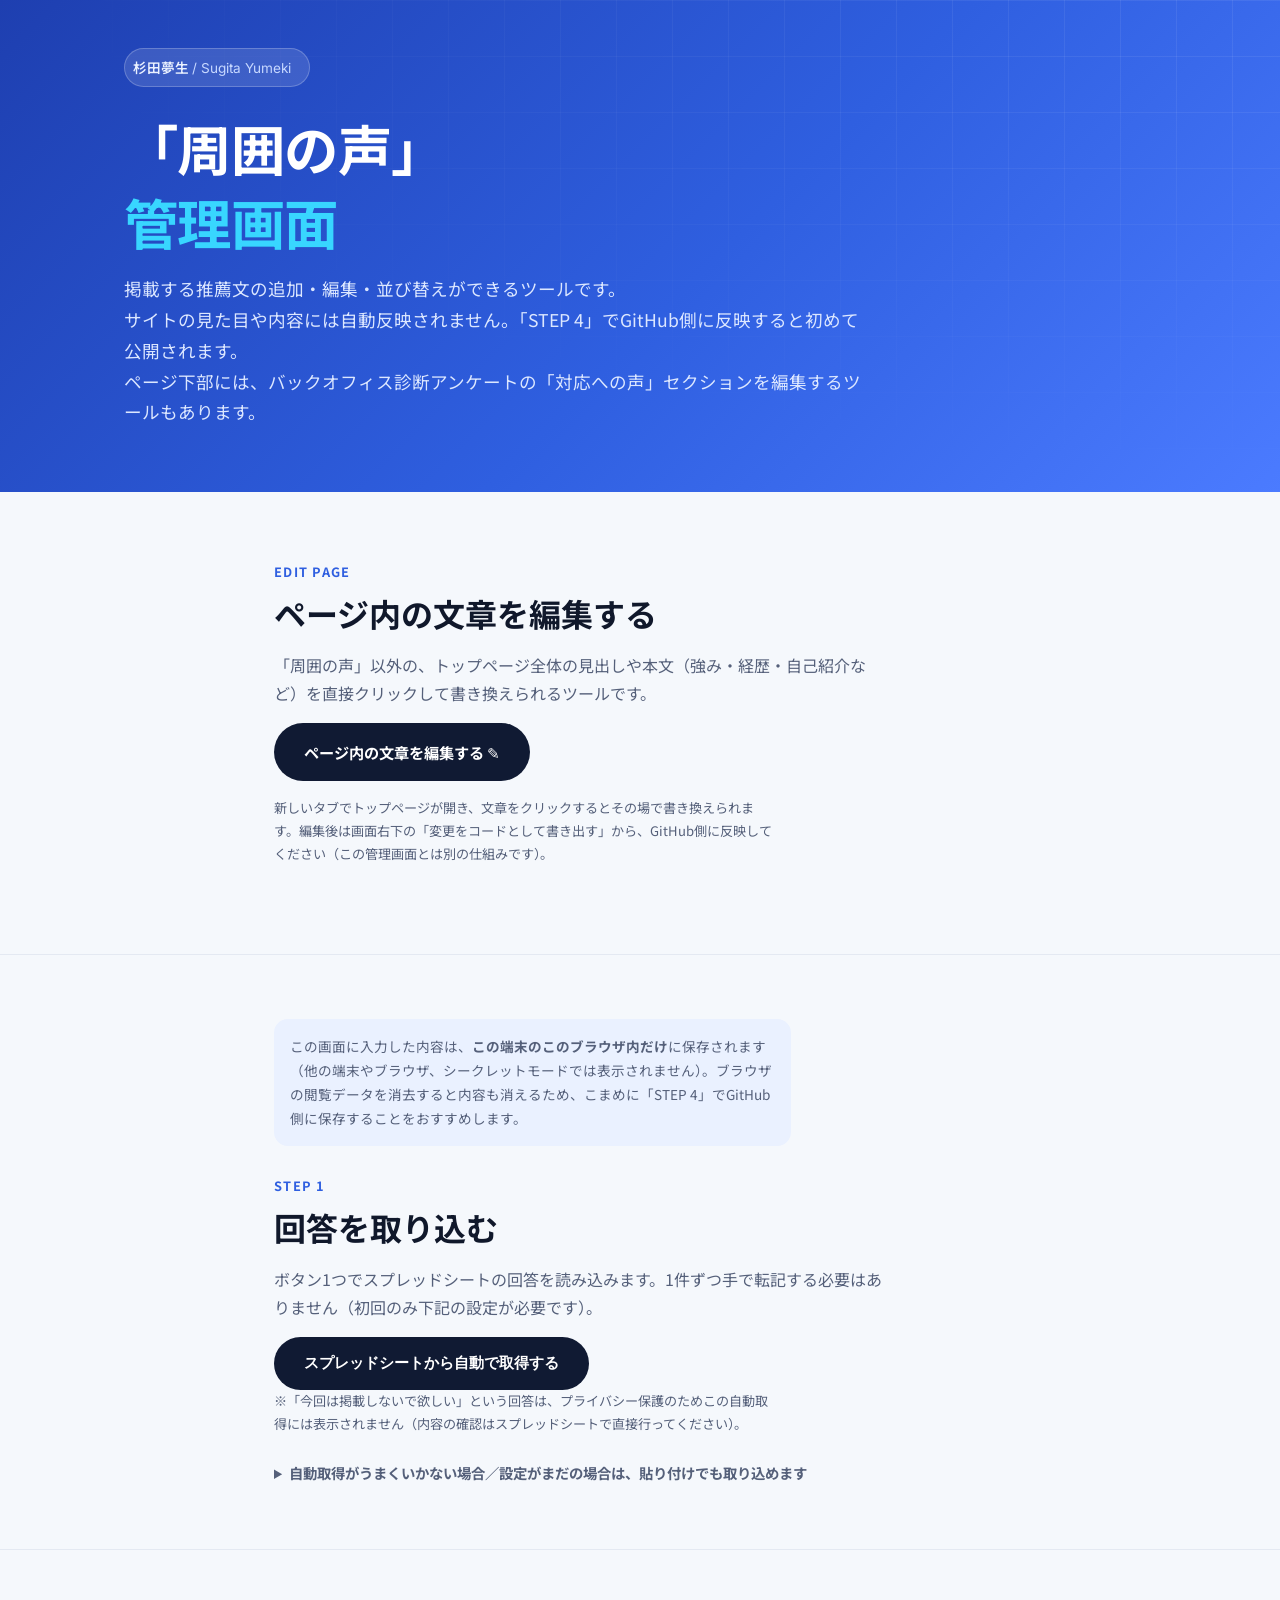
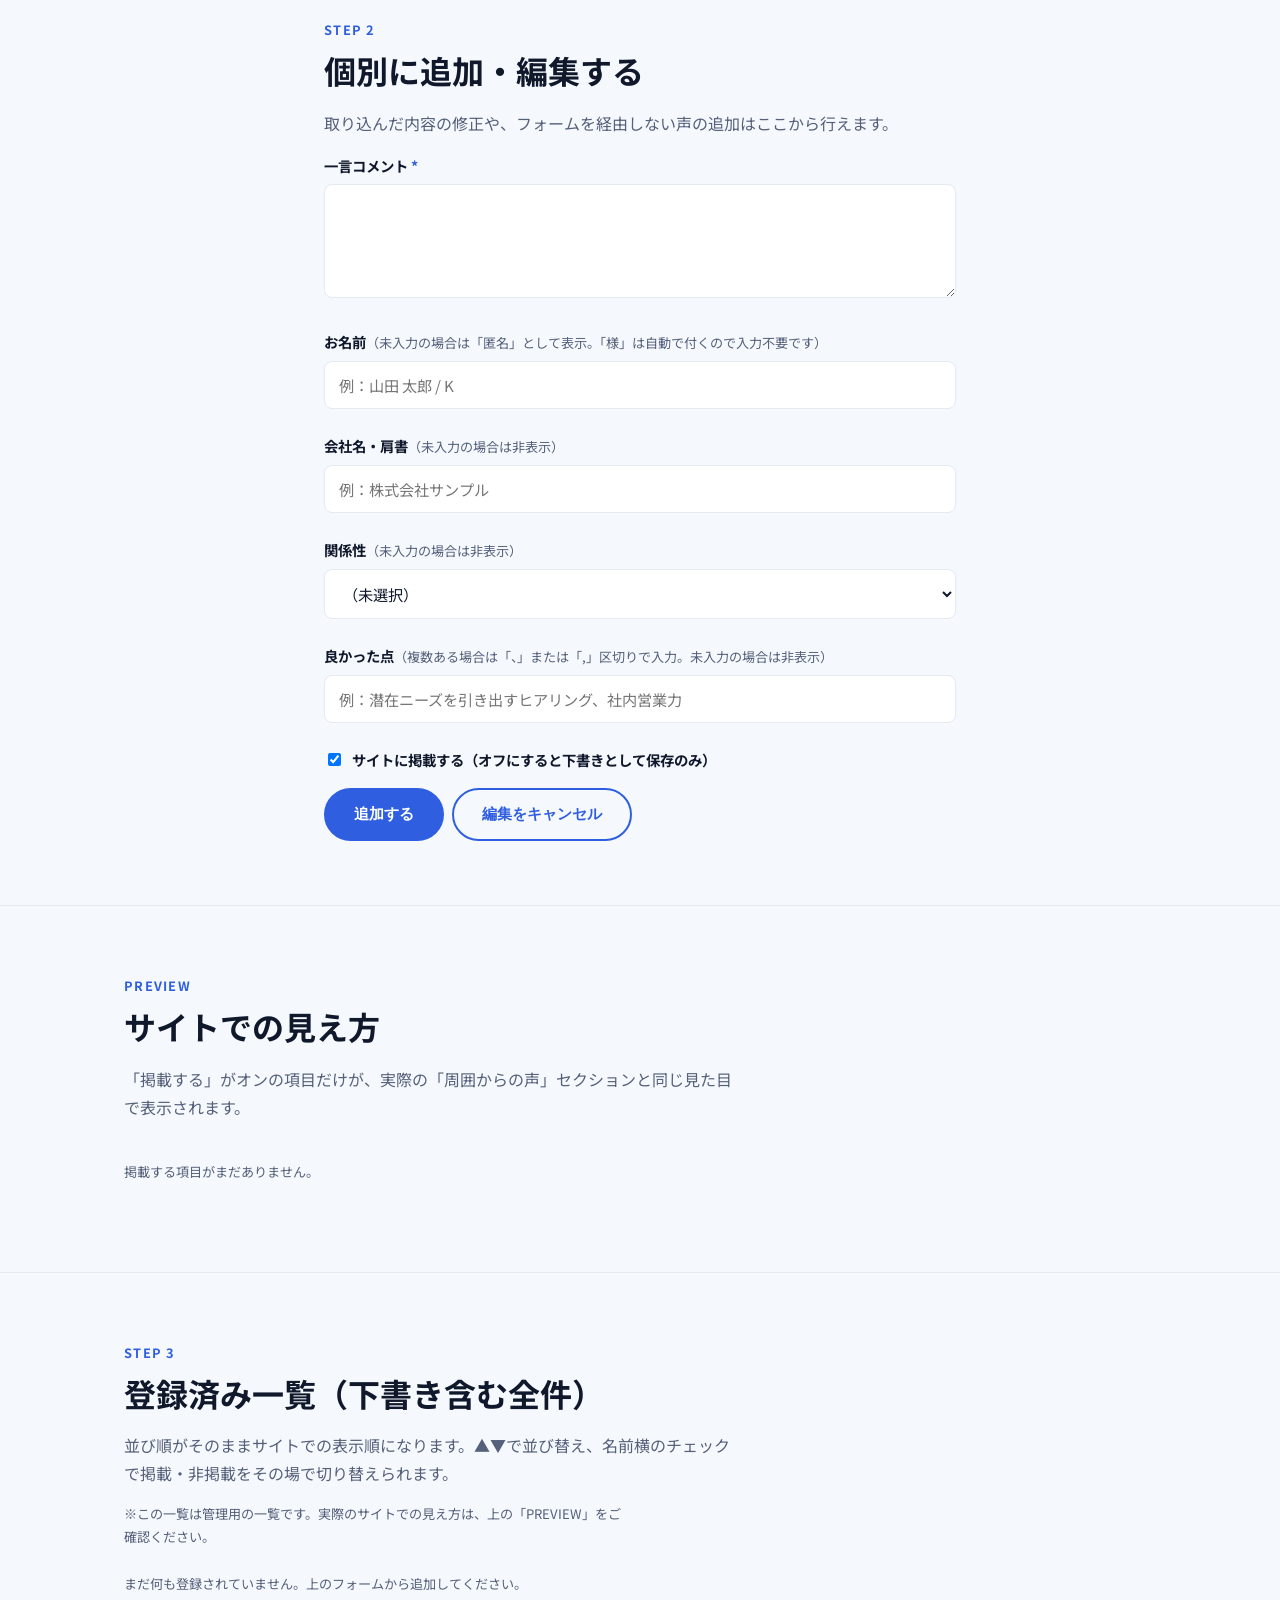
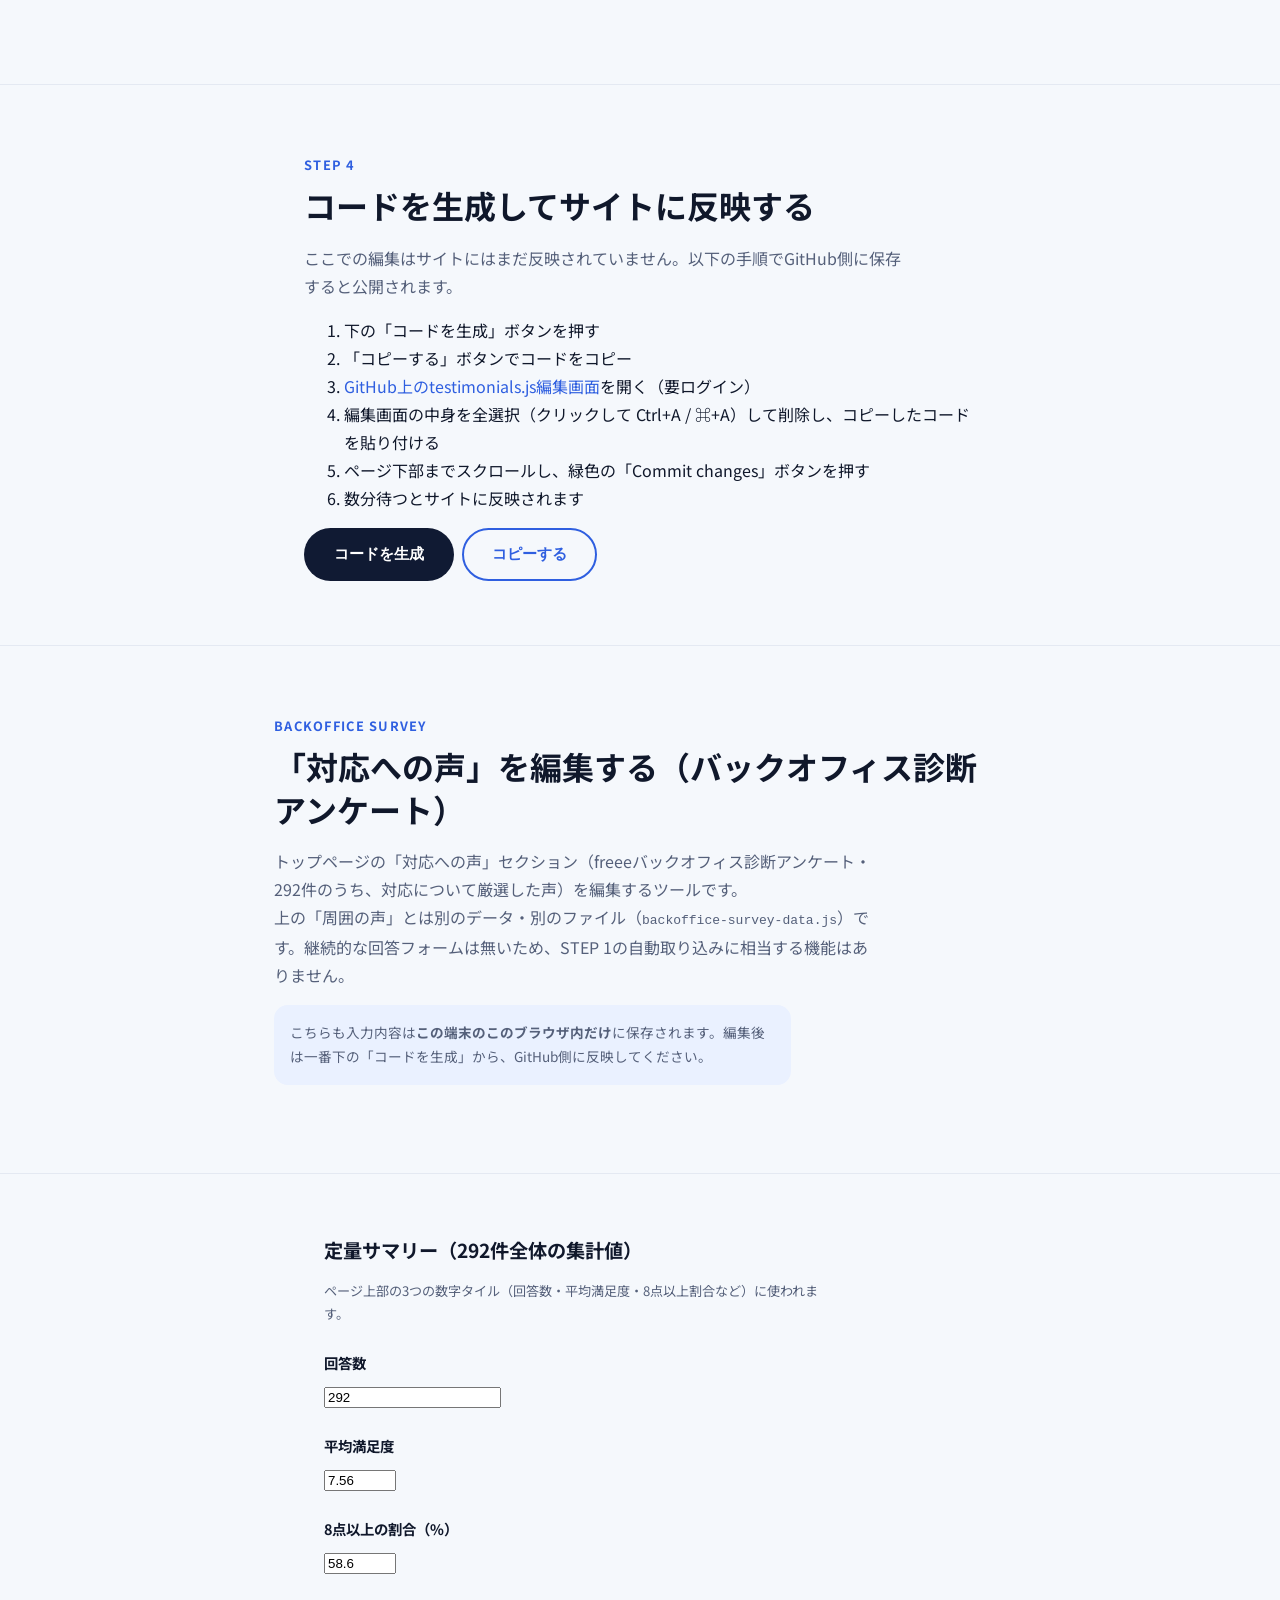
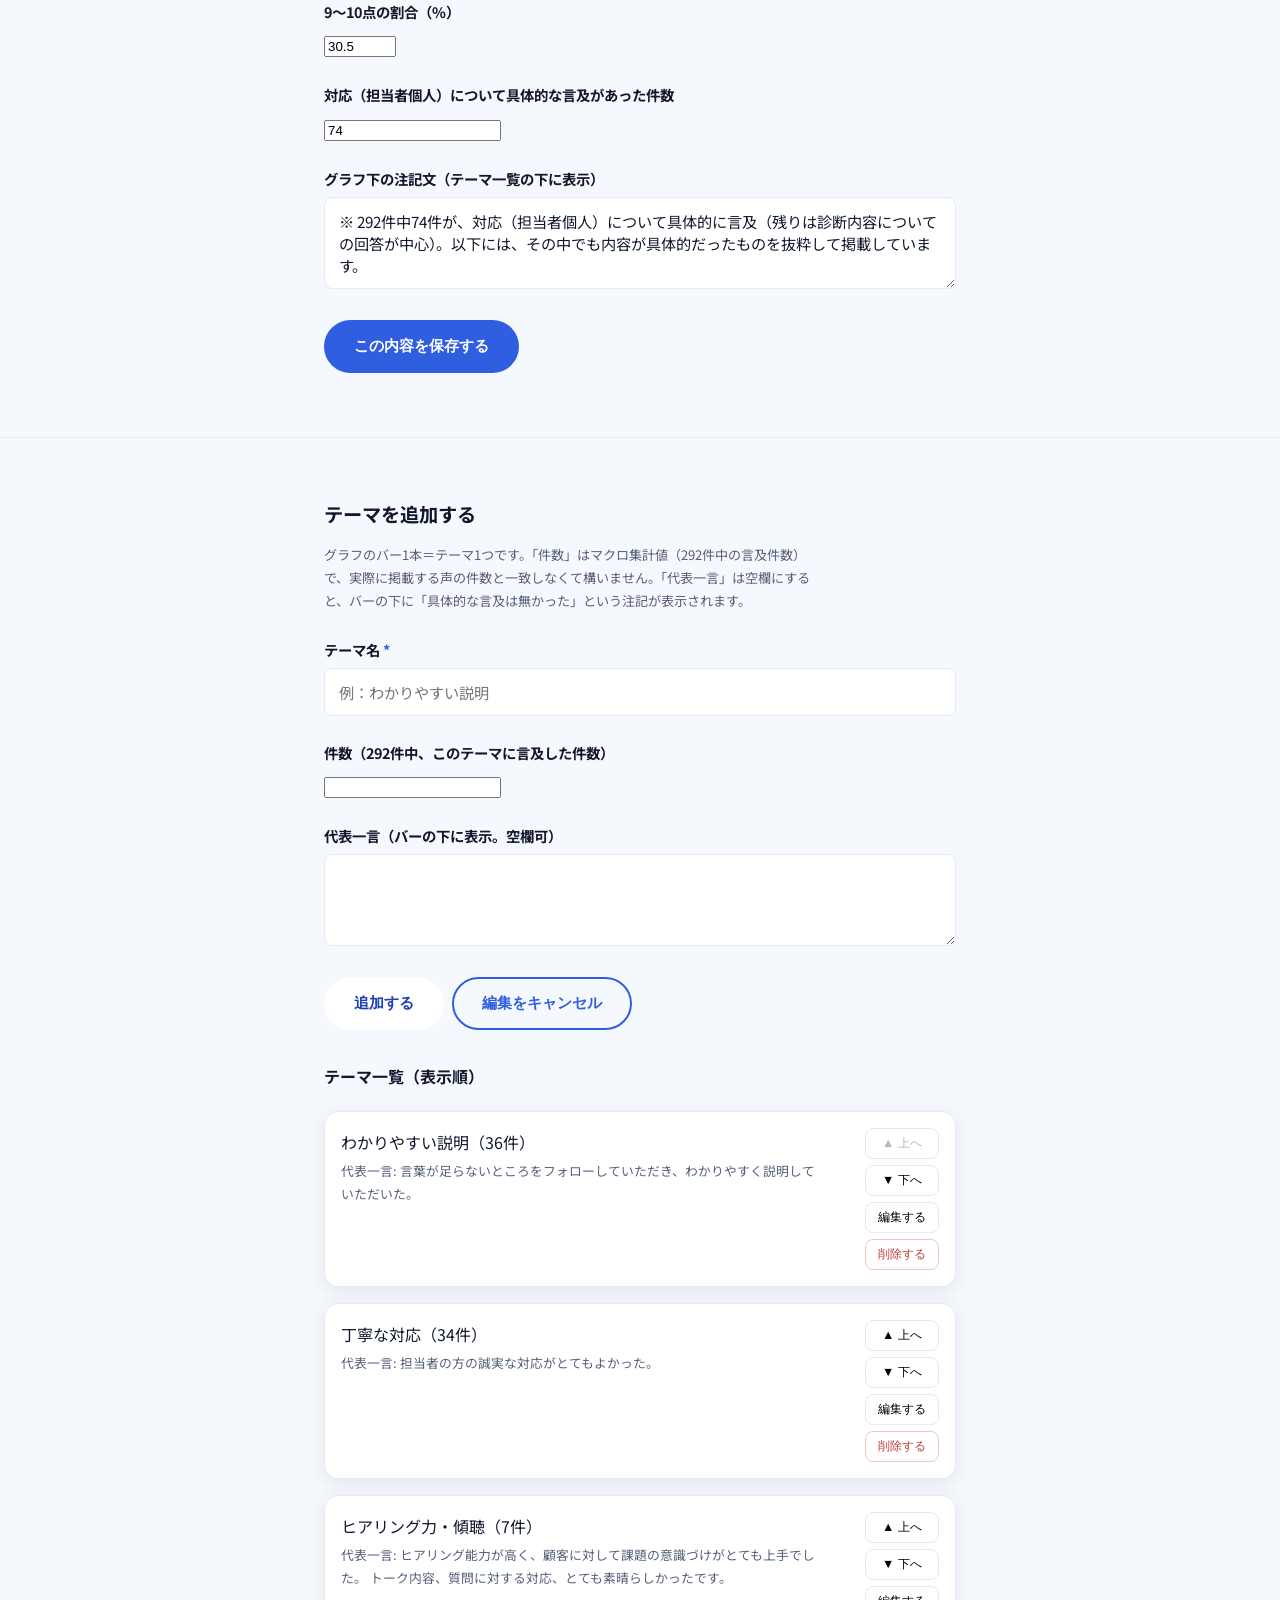
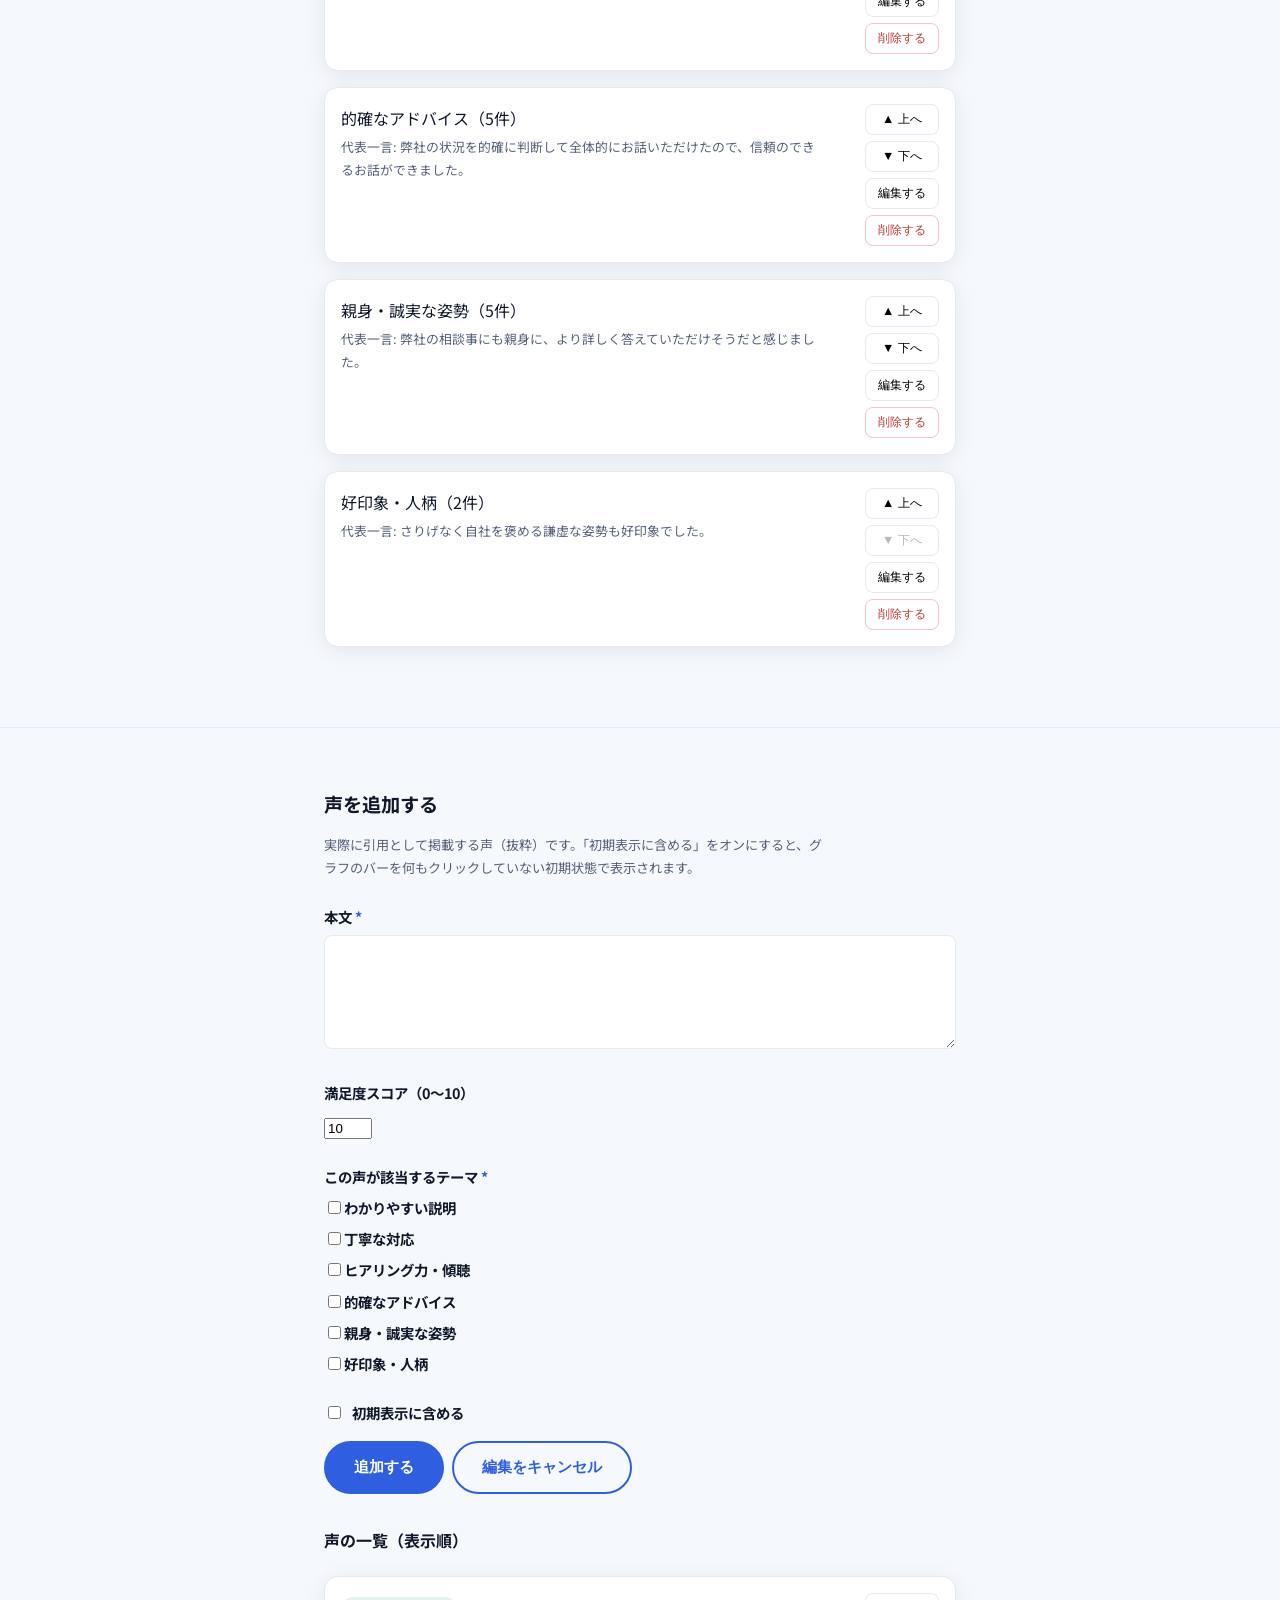
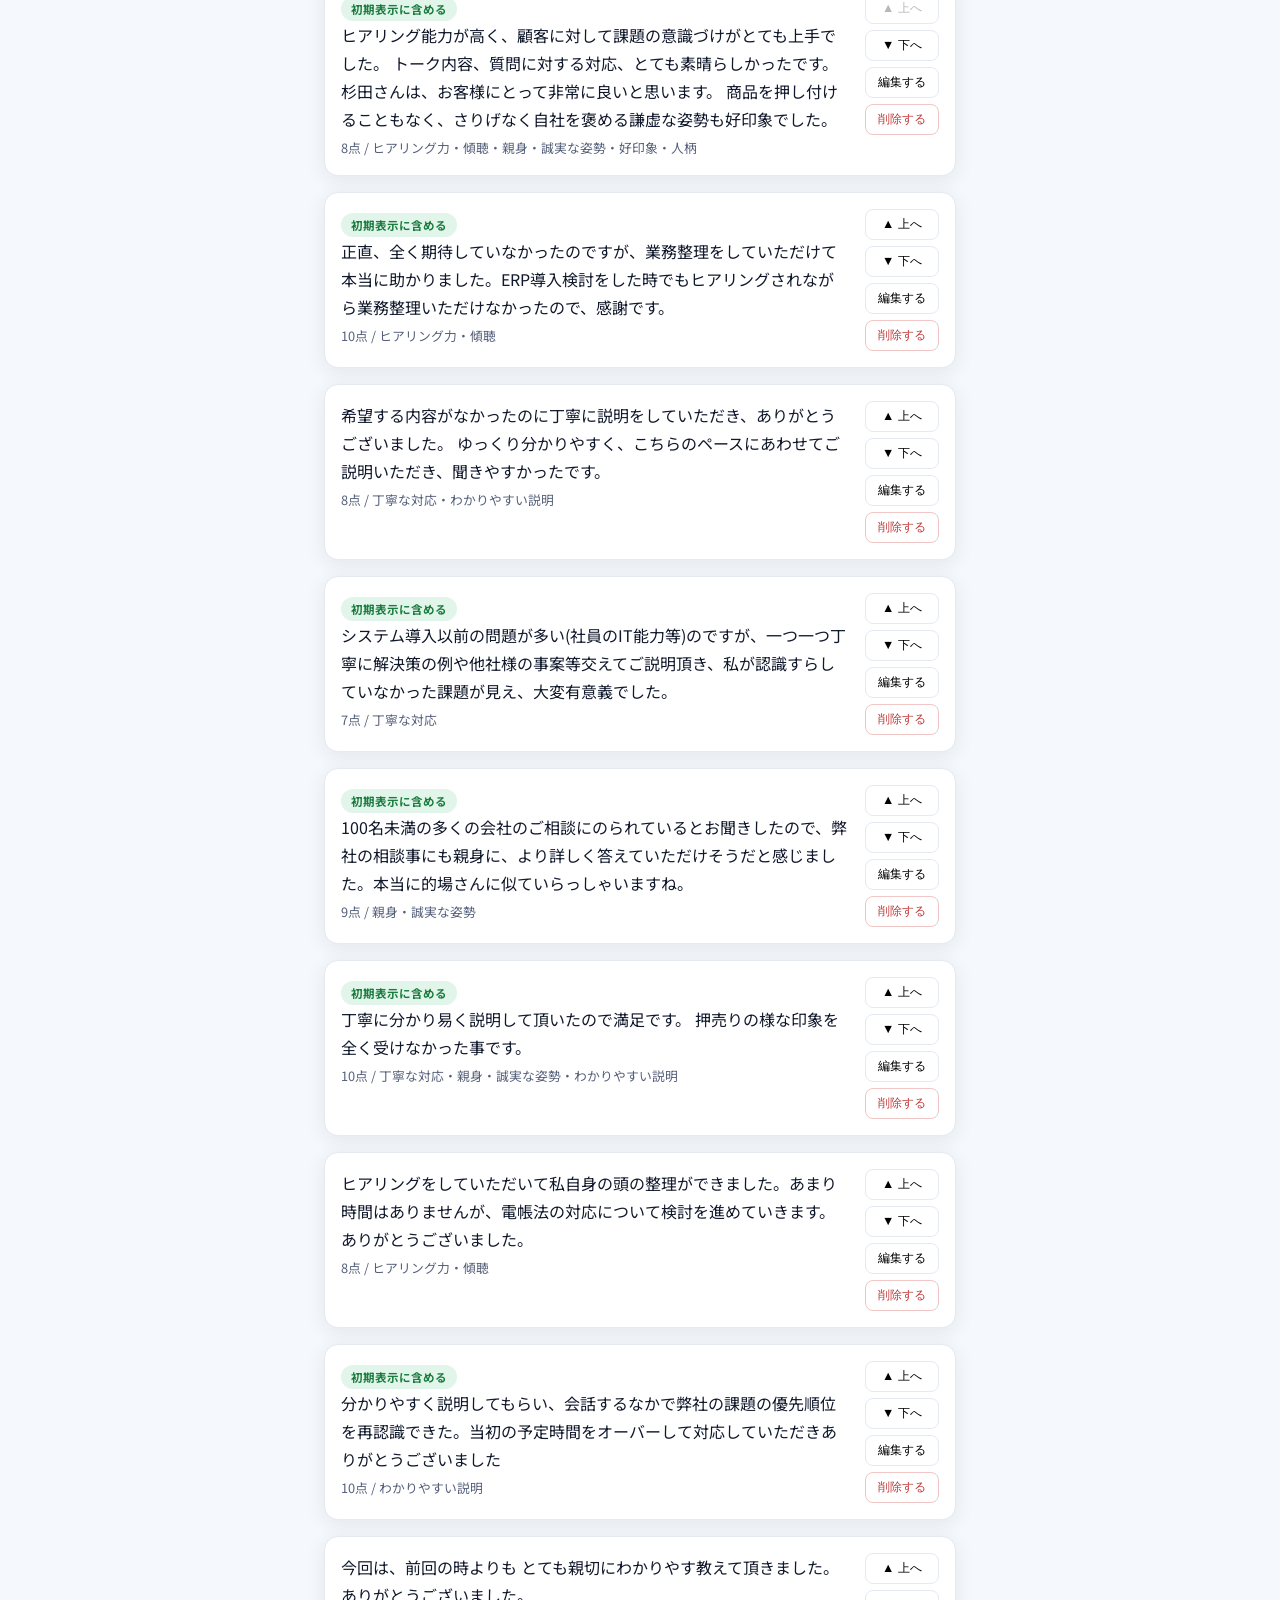
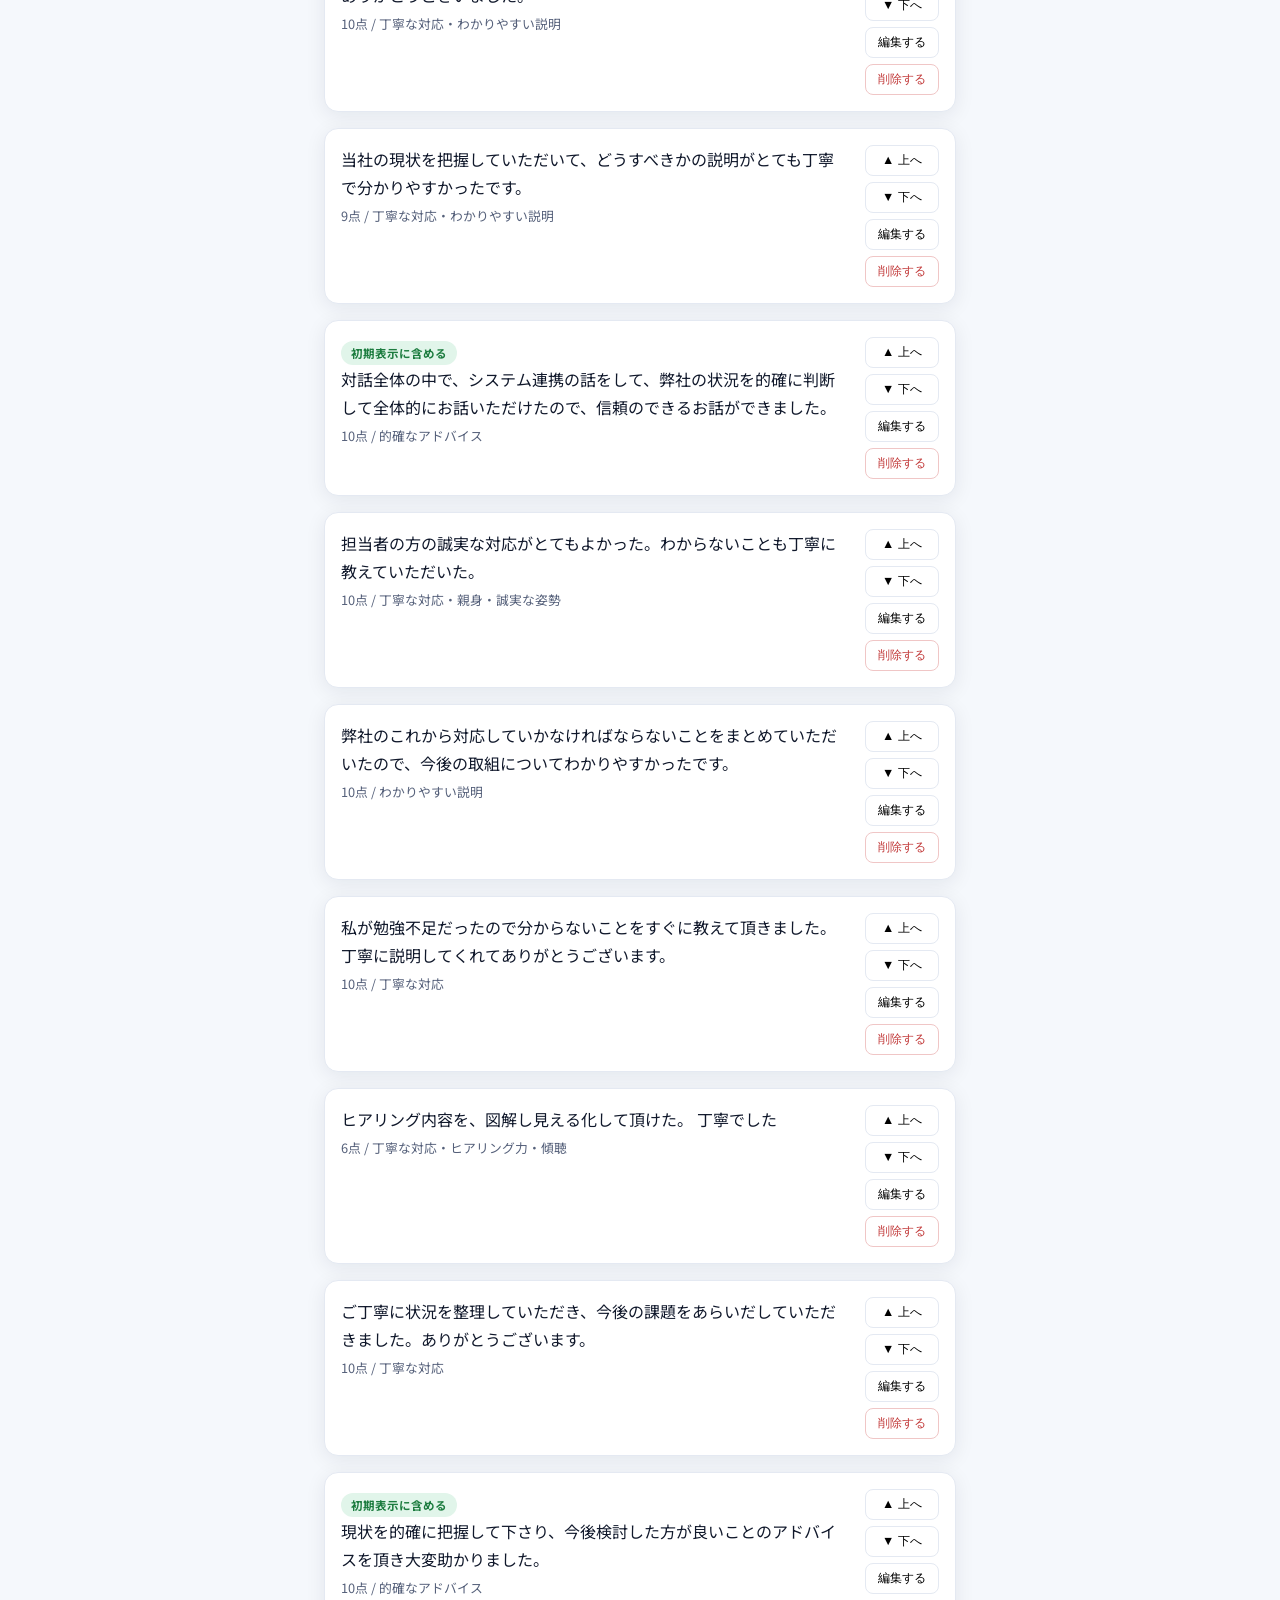
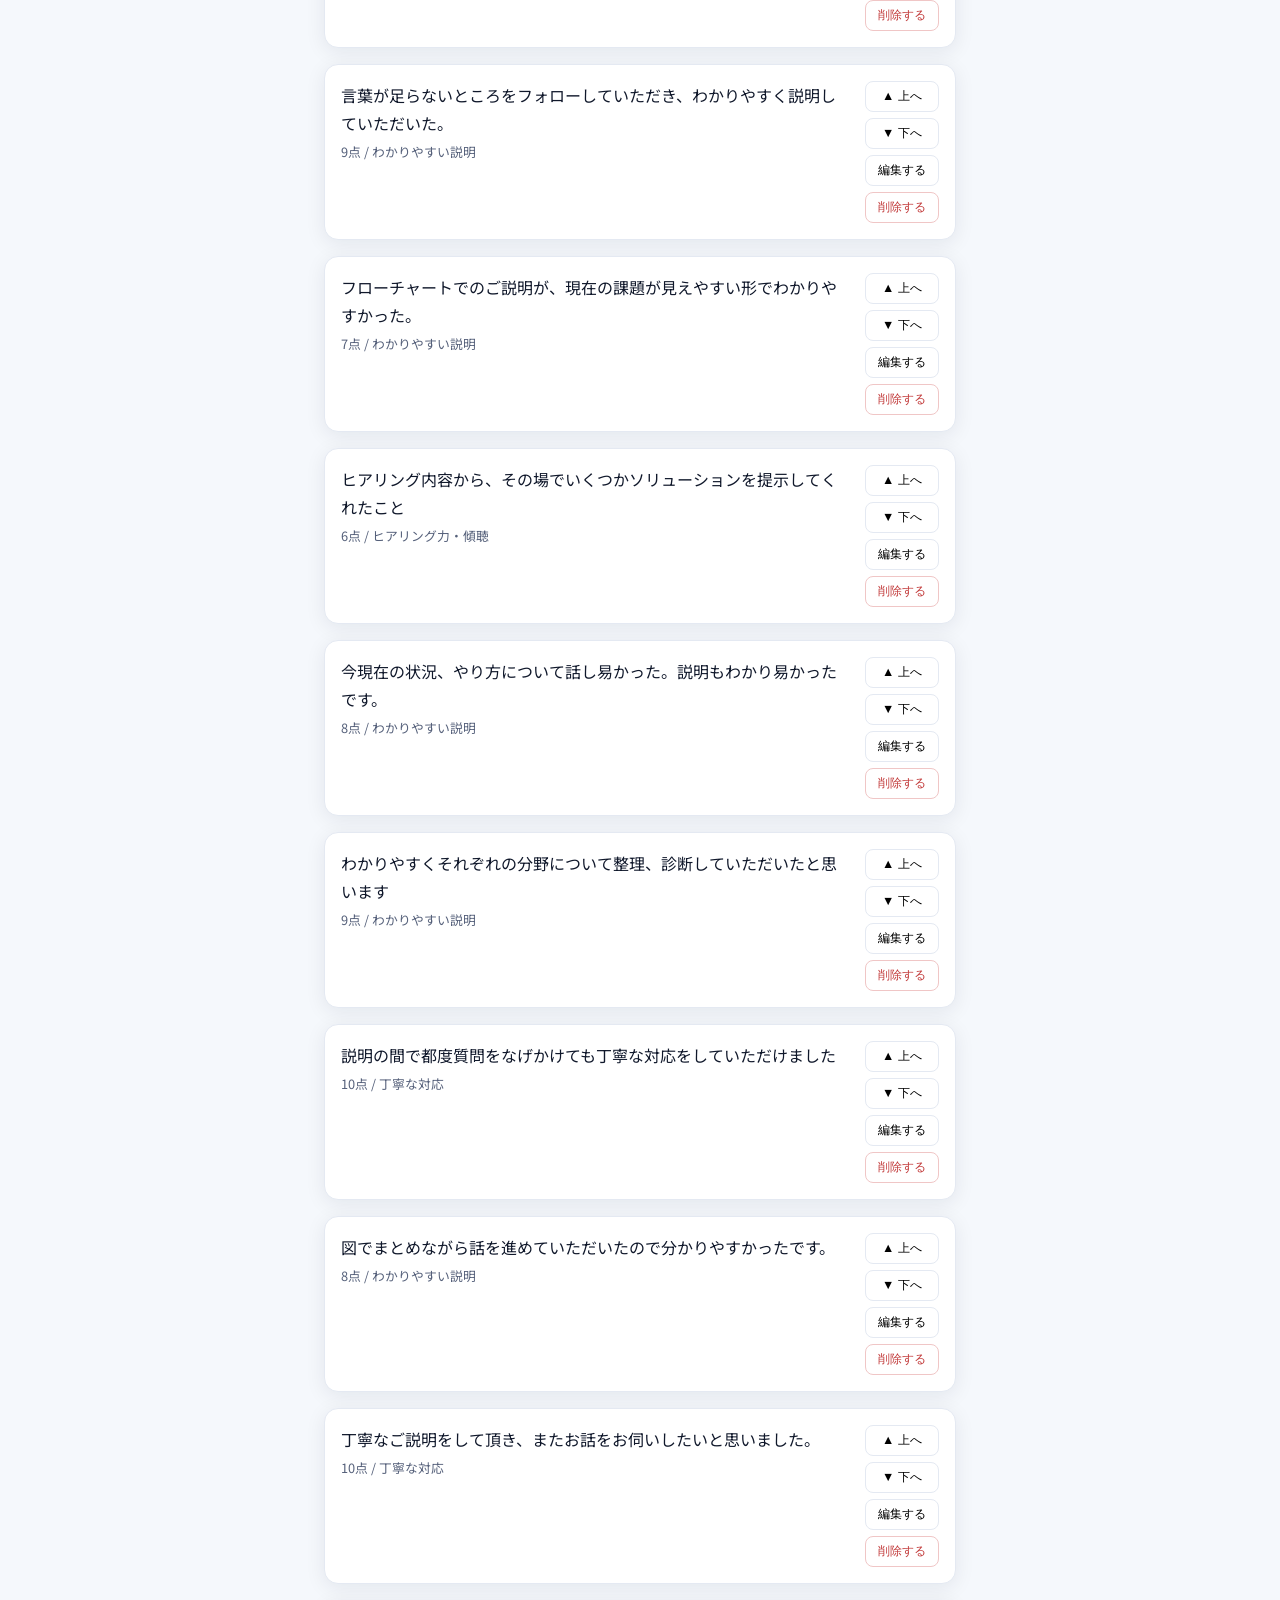
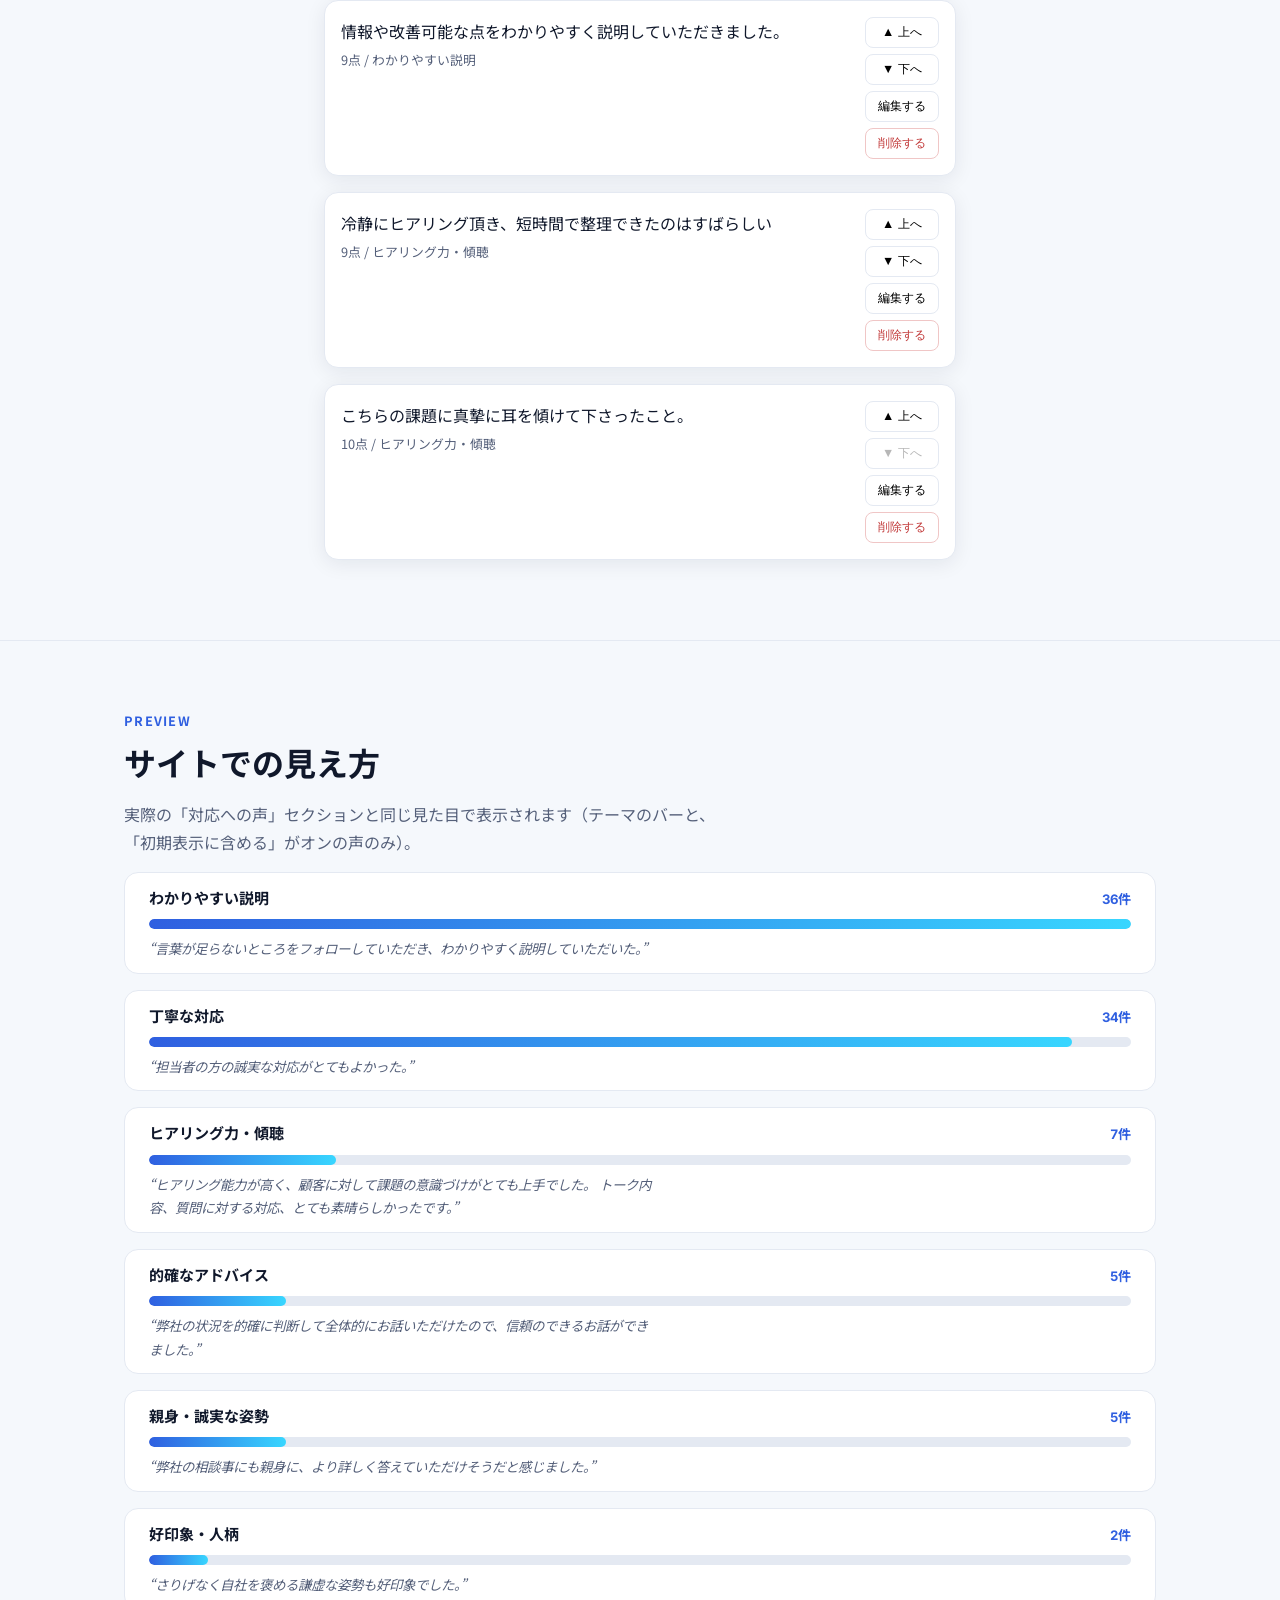
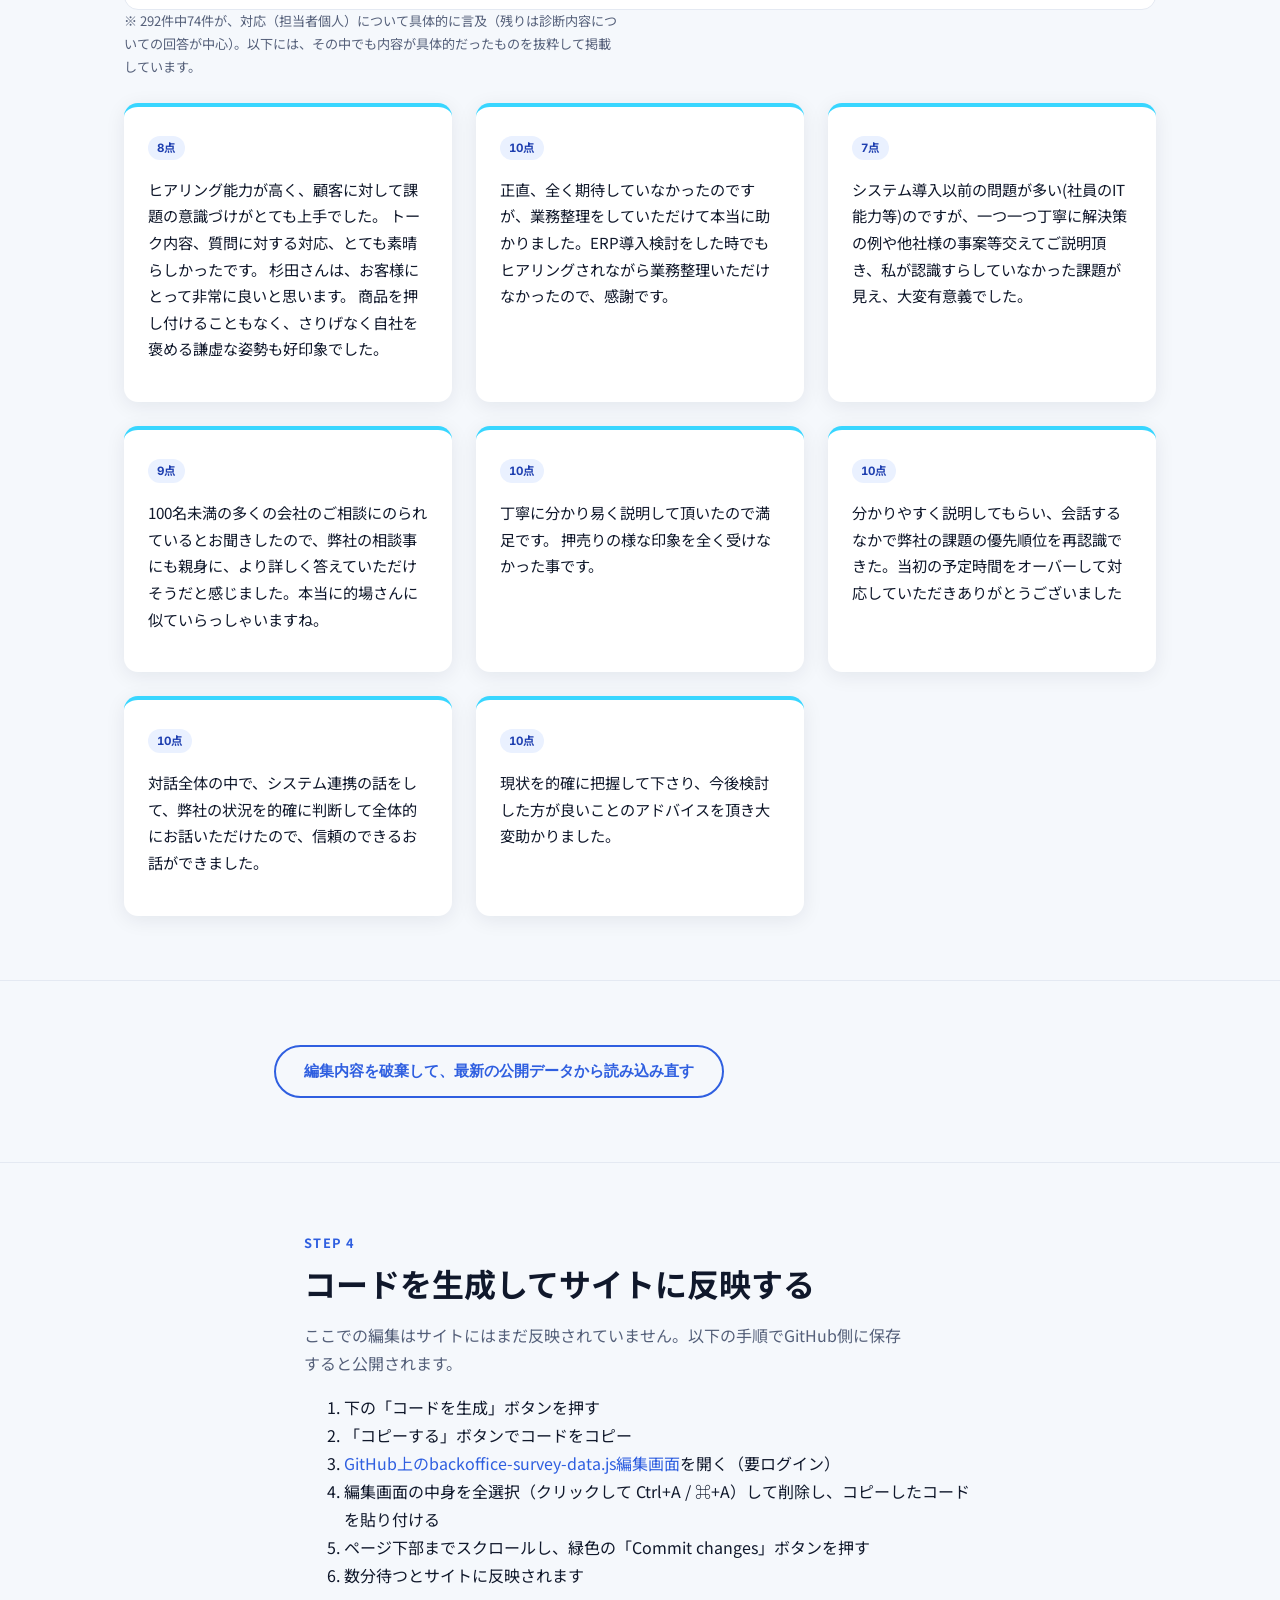
==== commit 2221a5ef: "「厳選」→「抜粋」表現に修正し、注記文をadmin.htmlから編集可能に - グラフ下の注記文の「厳選して掲載しています」を「抜粋して掲載しています」に変更 - この注記文はこれまでindex.ht" ====
--- a/admin.html
+++ b/admin.html
@@ -348,6 +348,10 @@
         <label for="bo-stat-handling">対応（担当者個人）について具体的な言及があった件数</label>
         <input type="number" id="bo-stat-handling" min="0" step="1">
       </div>
+      <div class="form-row">
+        <label for="bo-stat-macro-note">グラフ下の注記文（テーマ一覧の下に表示）</label>
+        <textarea id="bo-stat-macro-note" rows="3"></textarea>
+      </div>
       <div class="admin-form-actions">
         <button type="button" class="btn btn-primary" id="bo-stats-save-btn">この内容を保存する</button>
         <span id="bo-stats-saved-note" class="form-note" hidden>保存しました！</span>
@@ -421,6 +425,7 @@
       <h2>サイトでの見え方</h2>
       <p>実際の「対応への声」セクションと同じ見た目で表示されます（テーマのバーと、「初期表示に含める」がオンの声のみ）。</p>
       <div class="voice-theme-bars" id="bo-preview-bars"></div>
+      <p class="form-note" id="bo-preview-macro-note"></p>
       <div class="testimonial-grid" id="bo-preview-cards" style="margin-top: var(--sp-3);"></div>
     </div>
   </section>
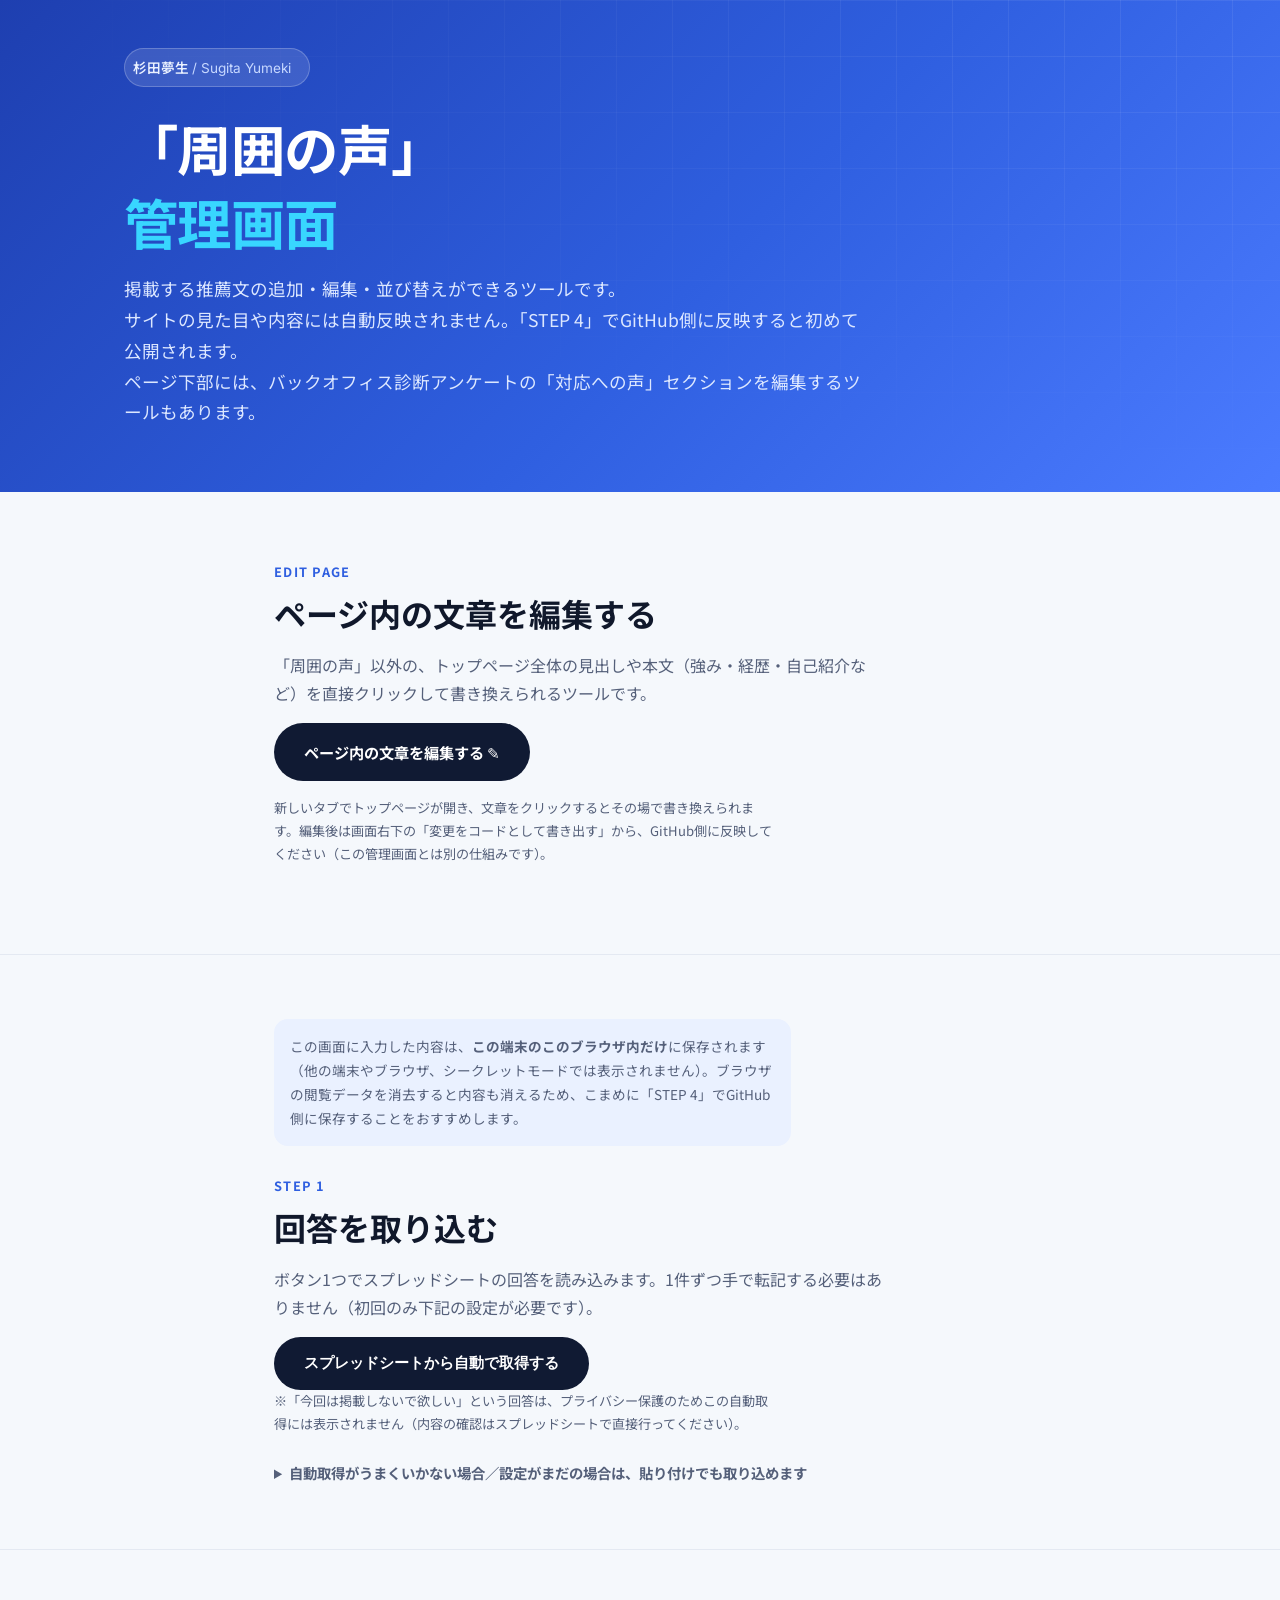
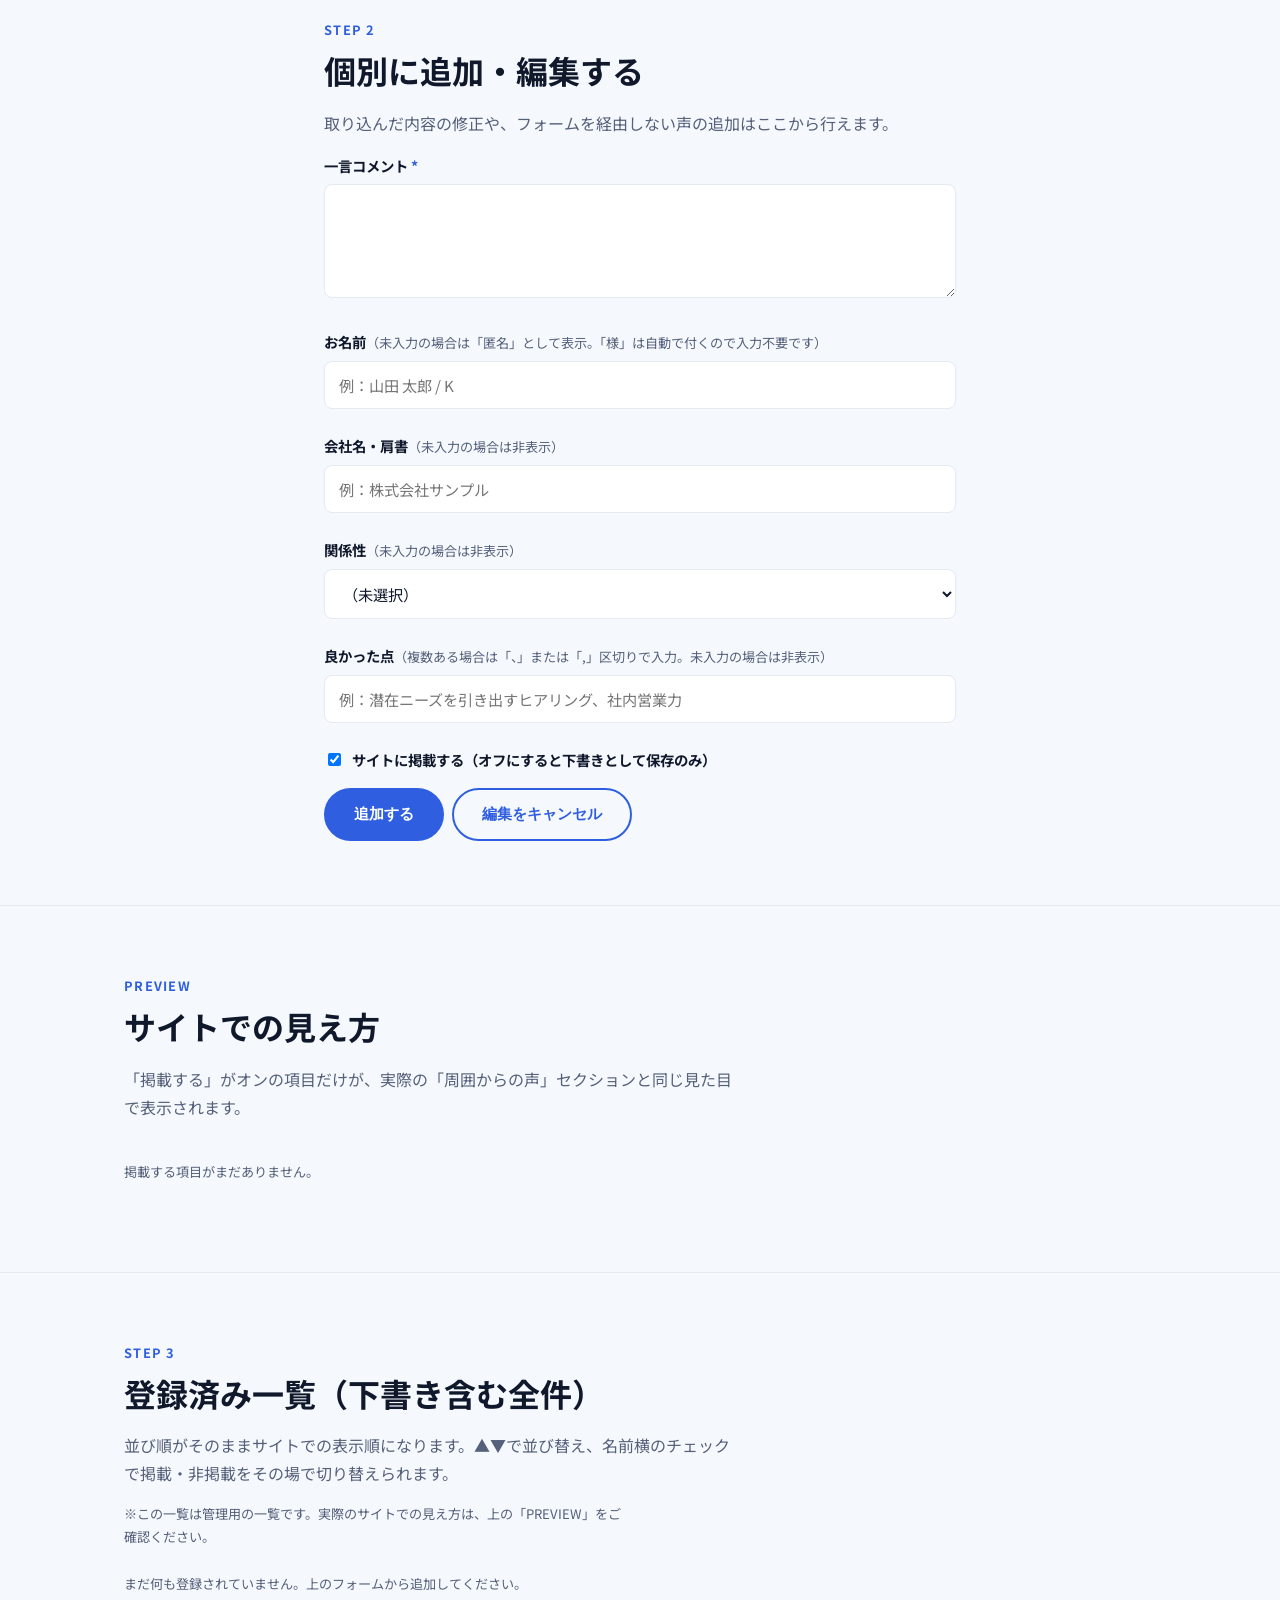
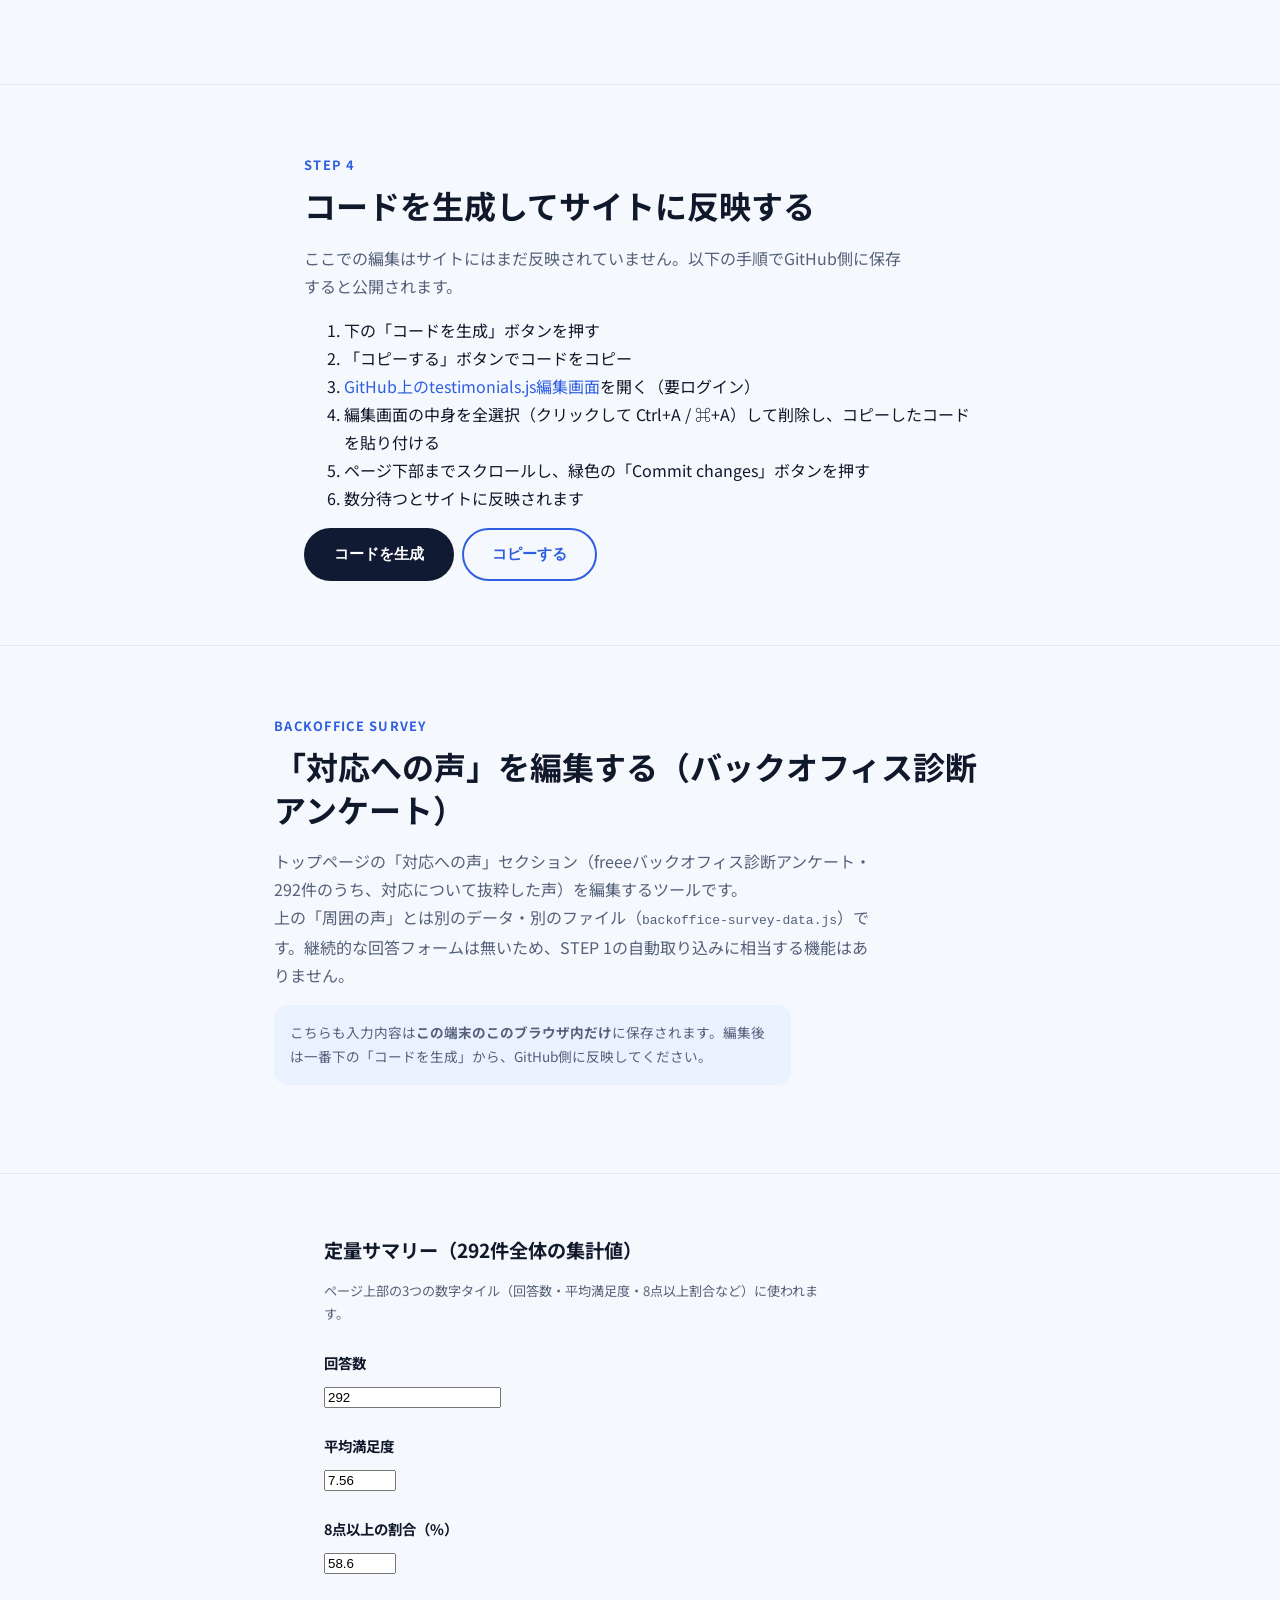
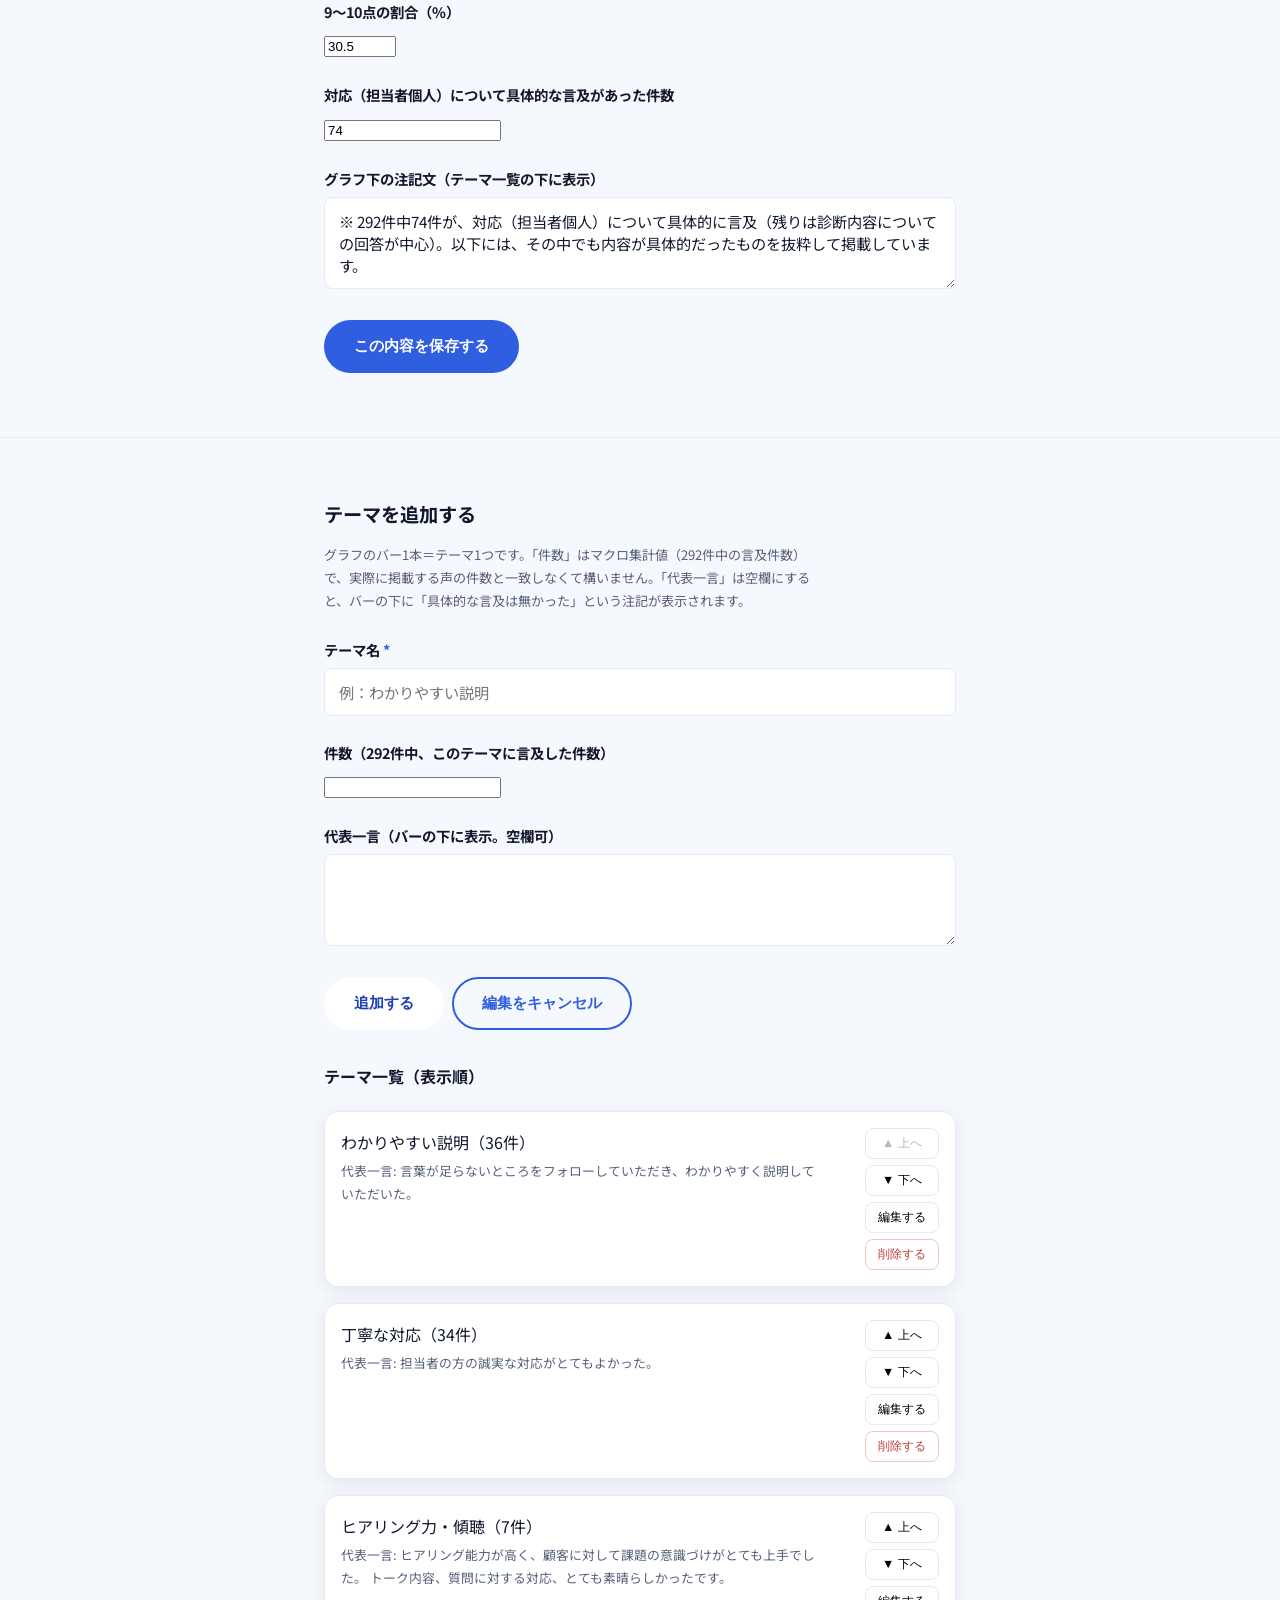
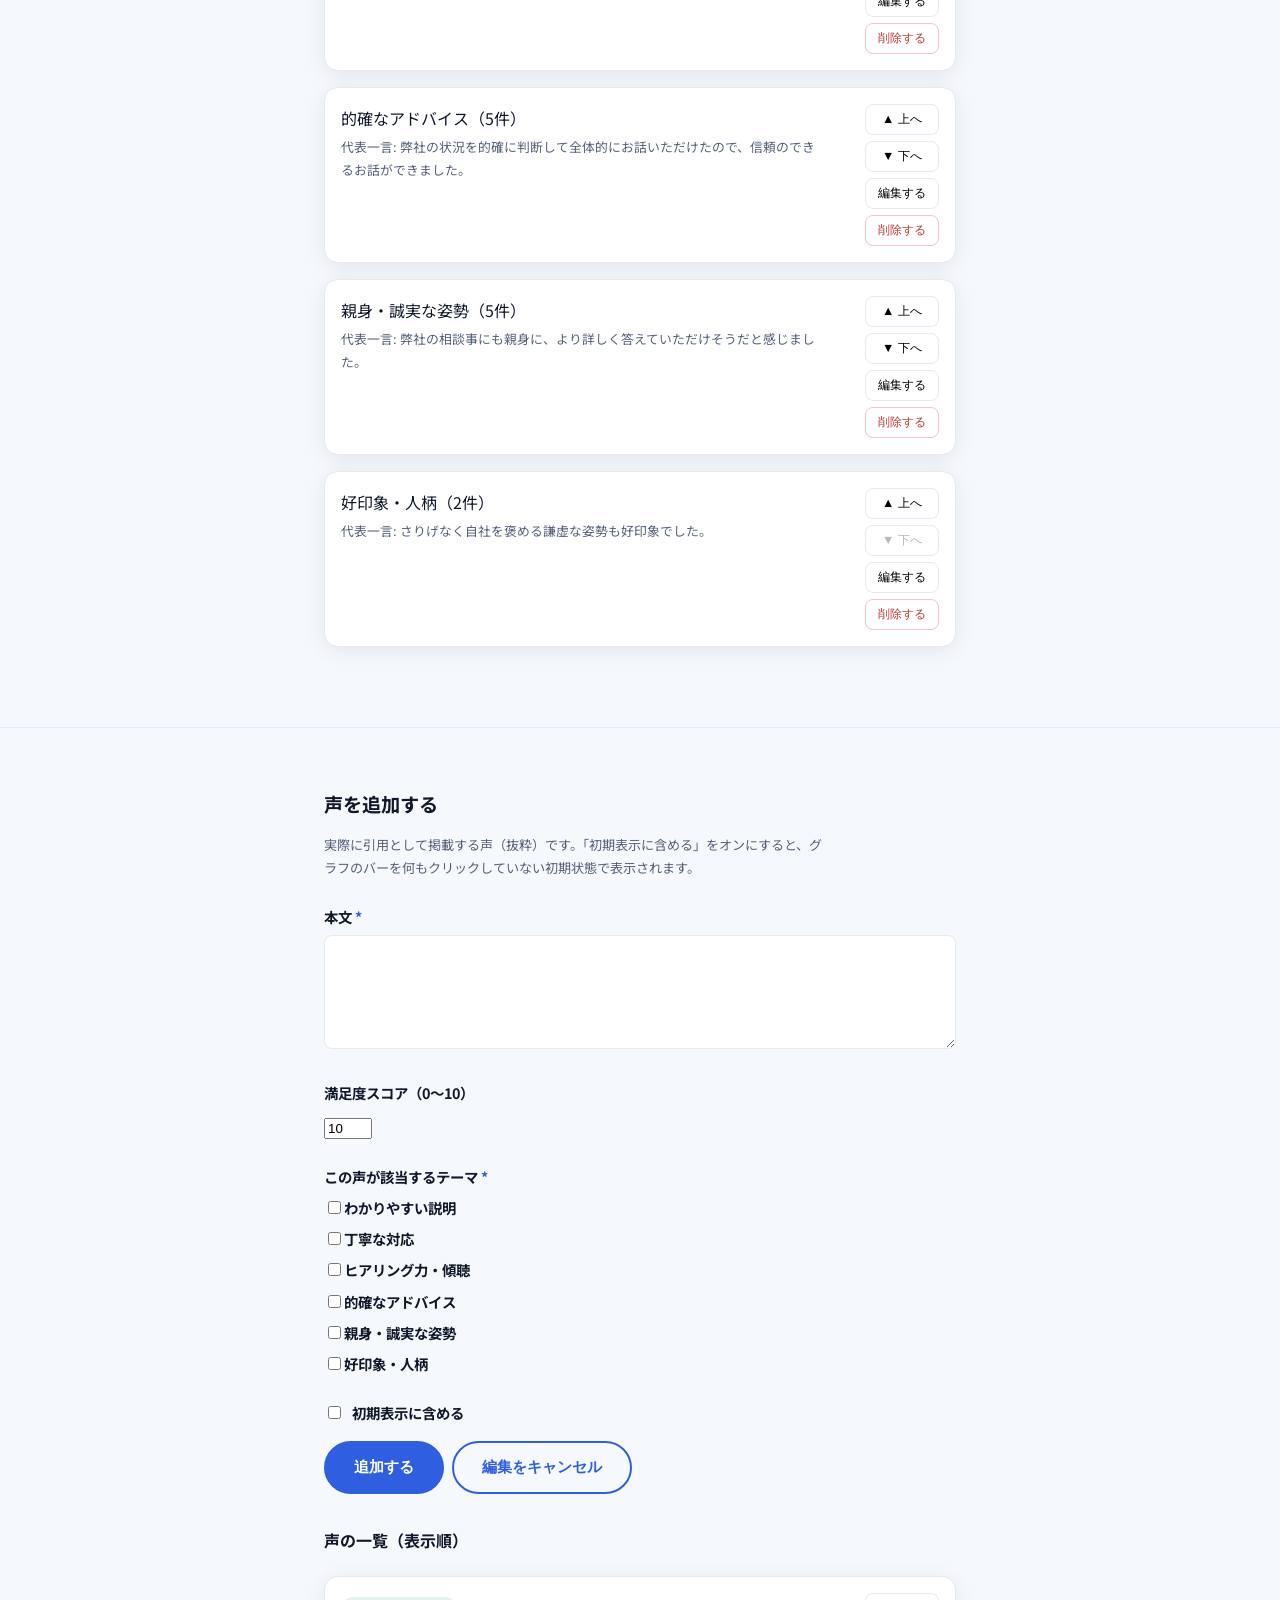
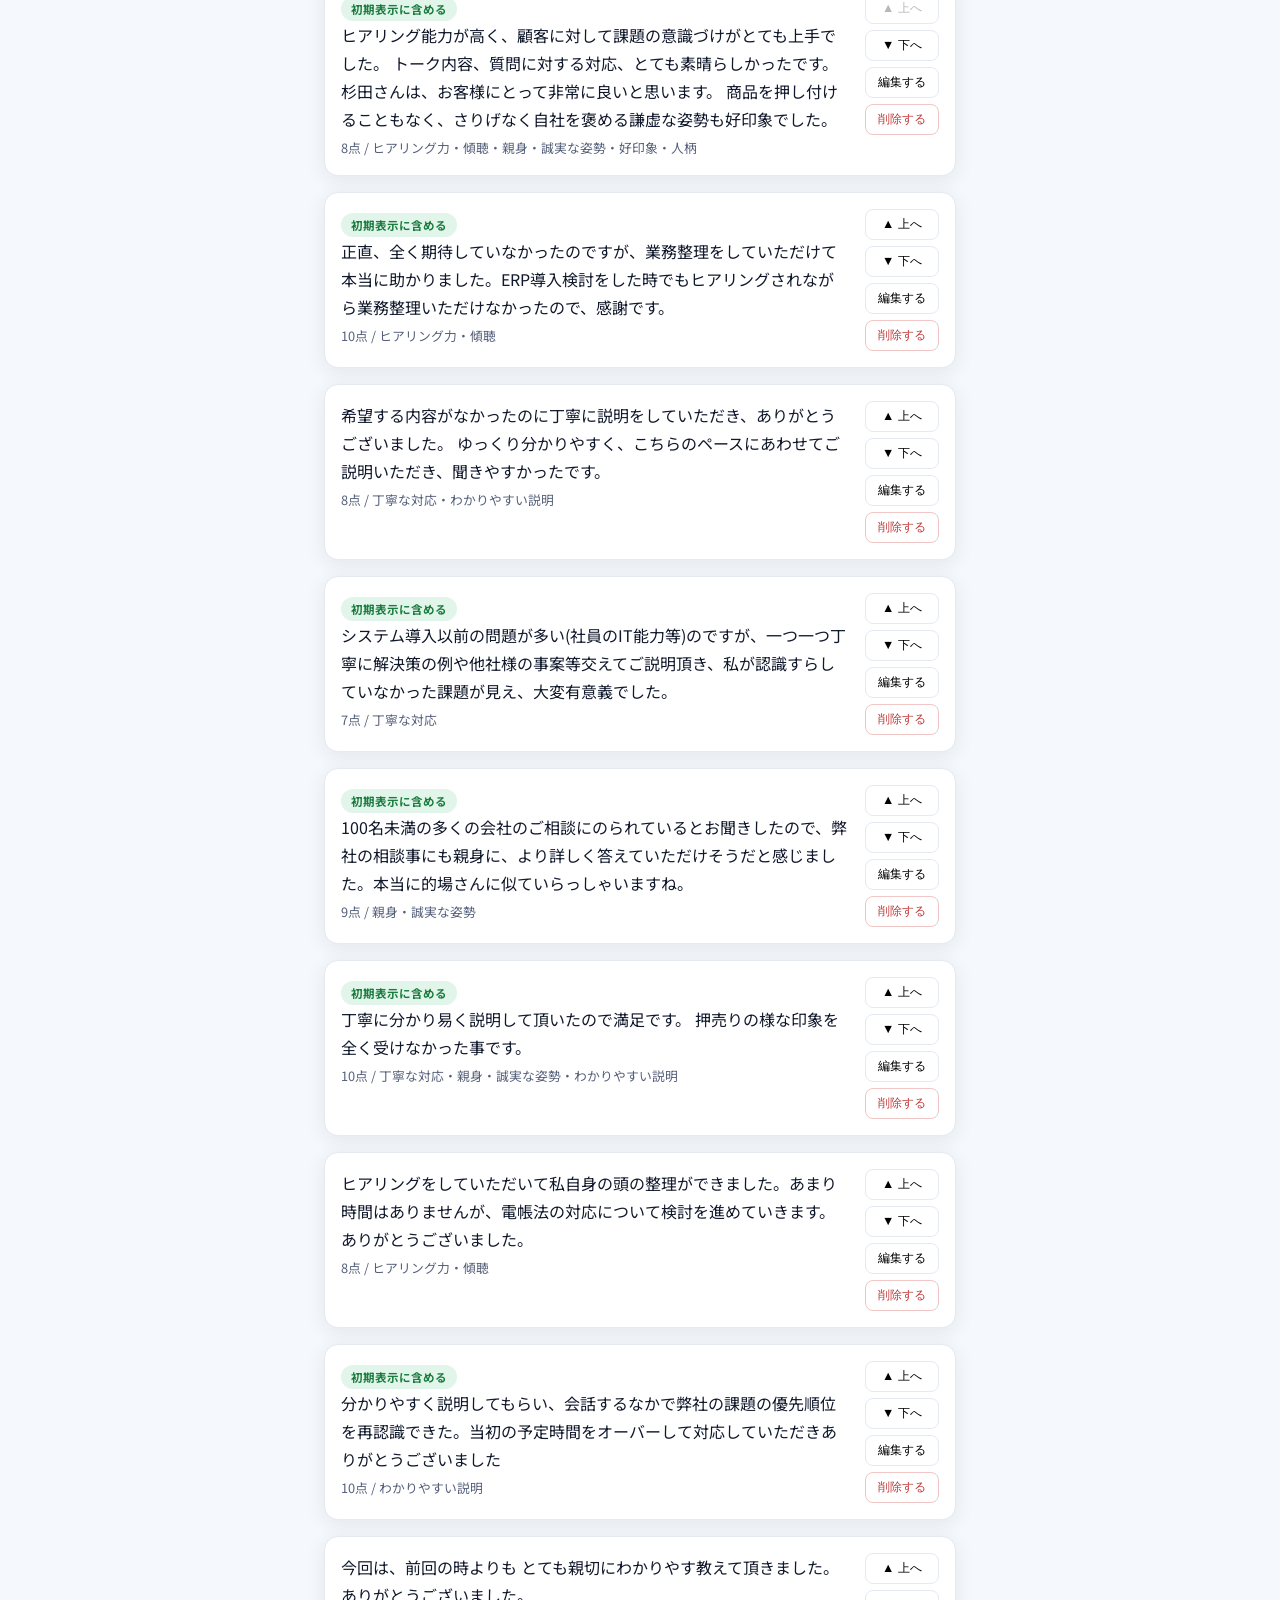
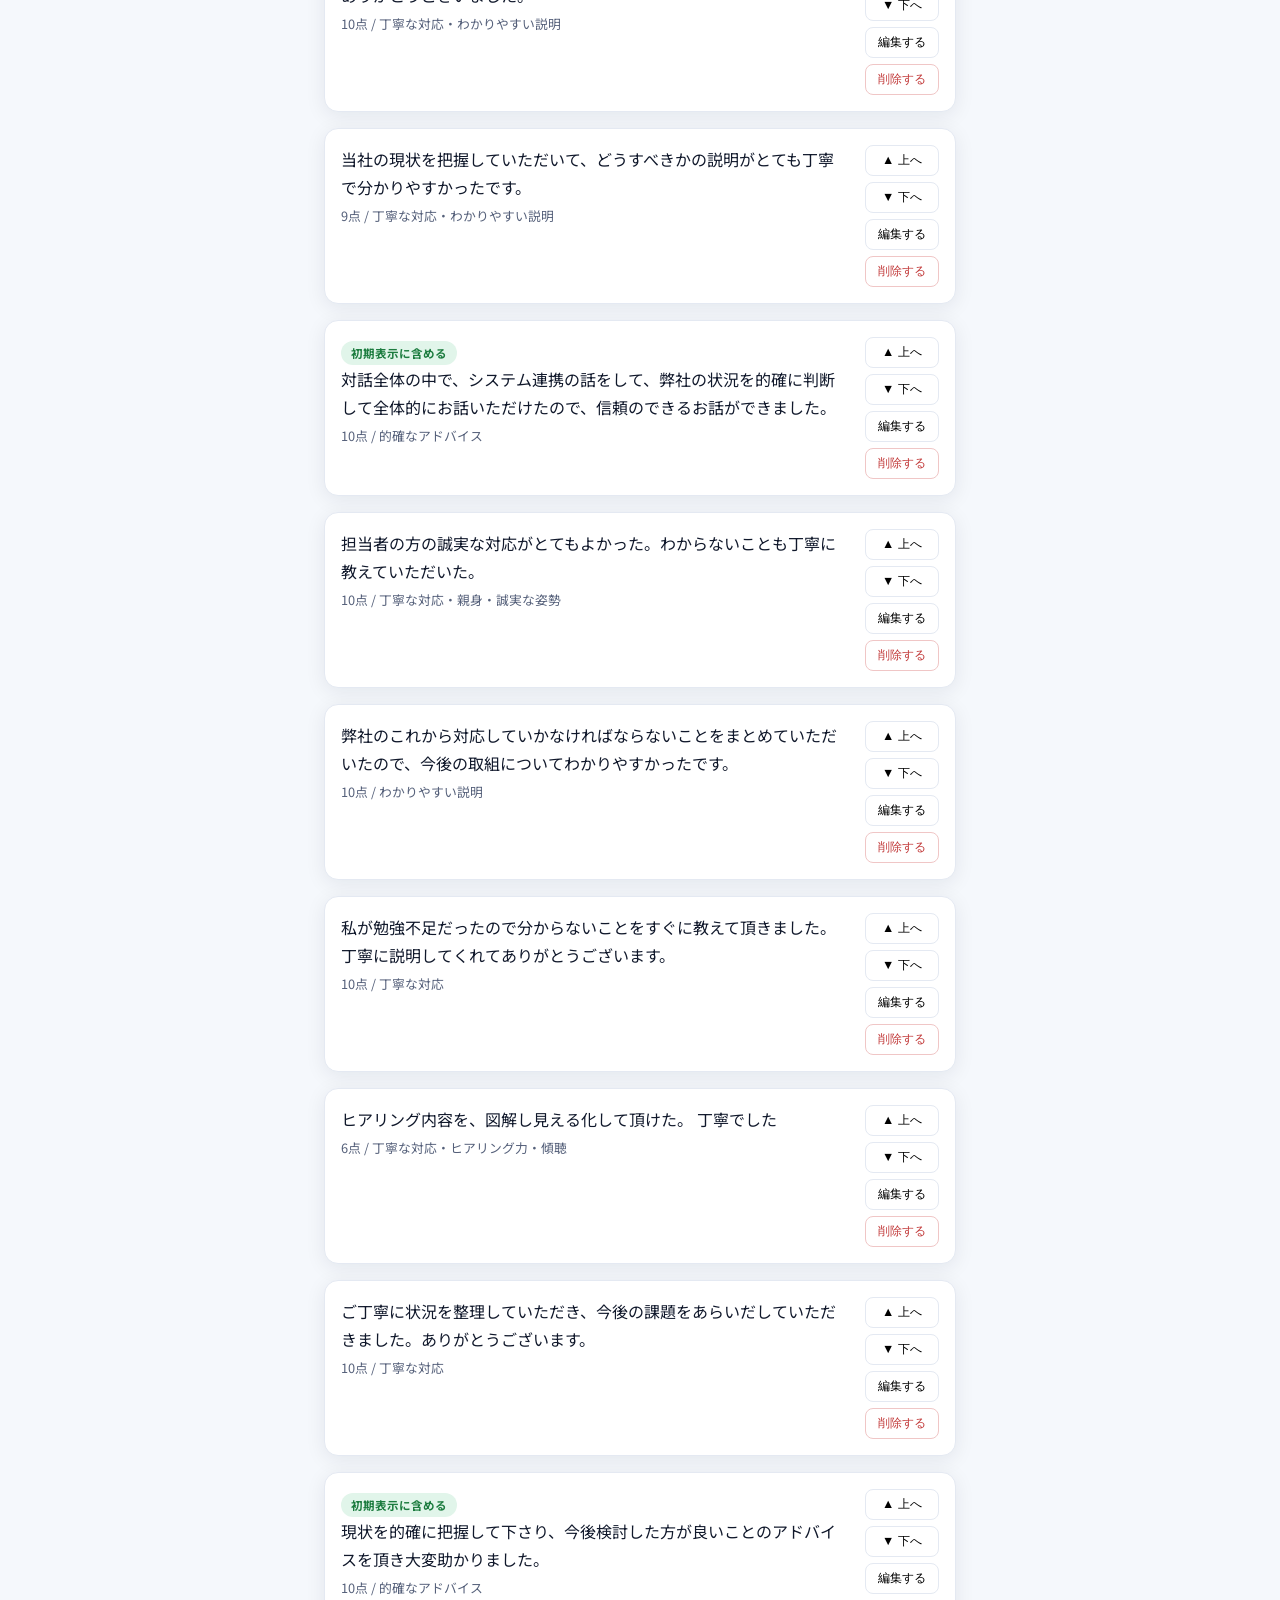
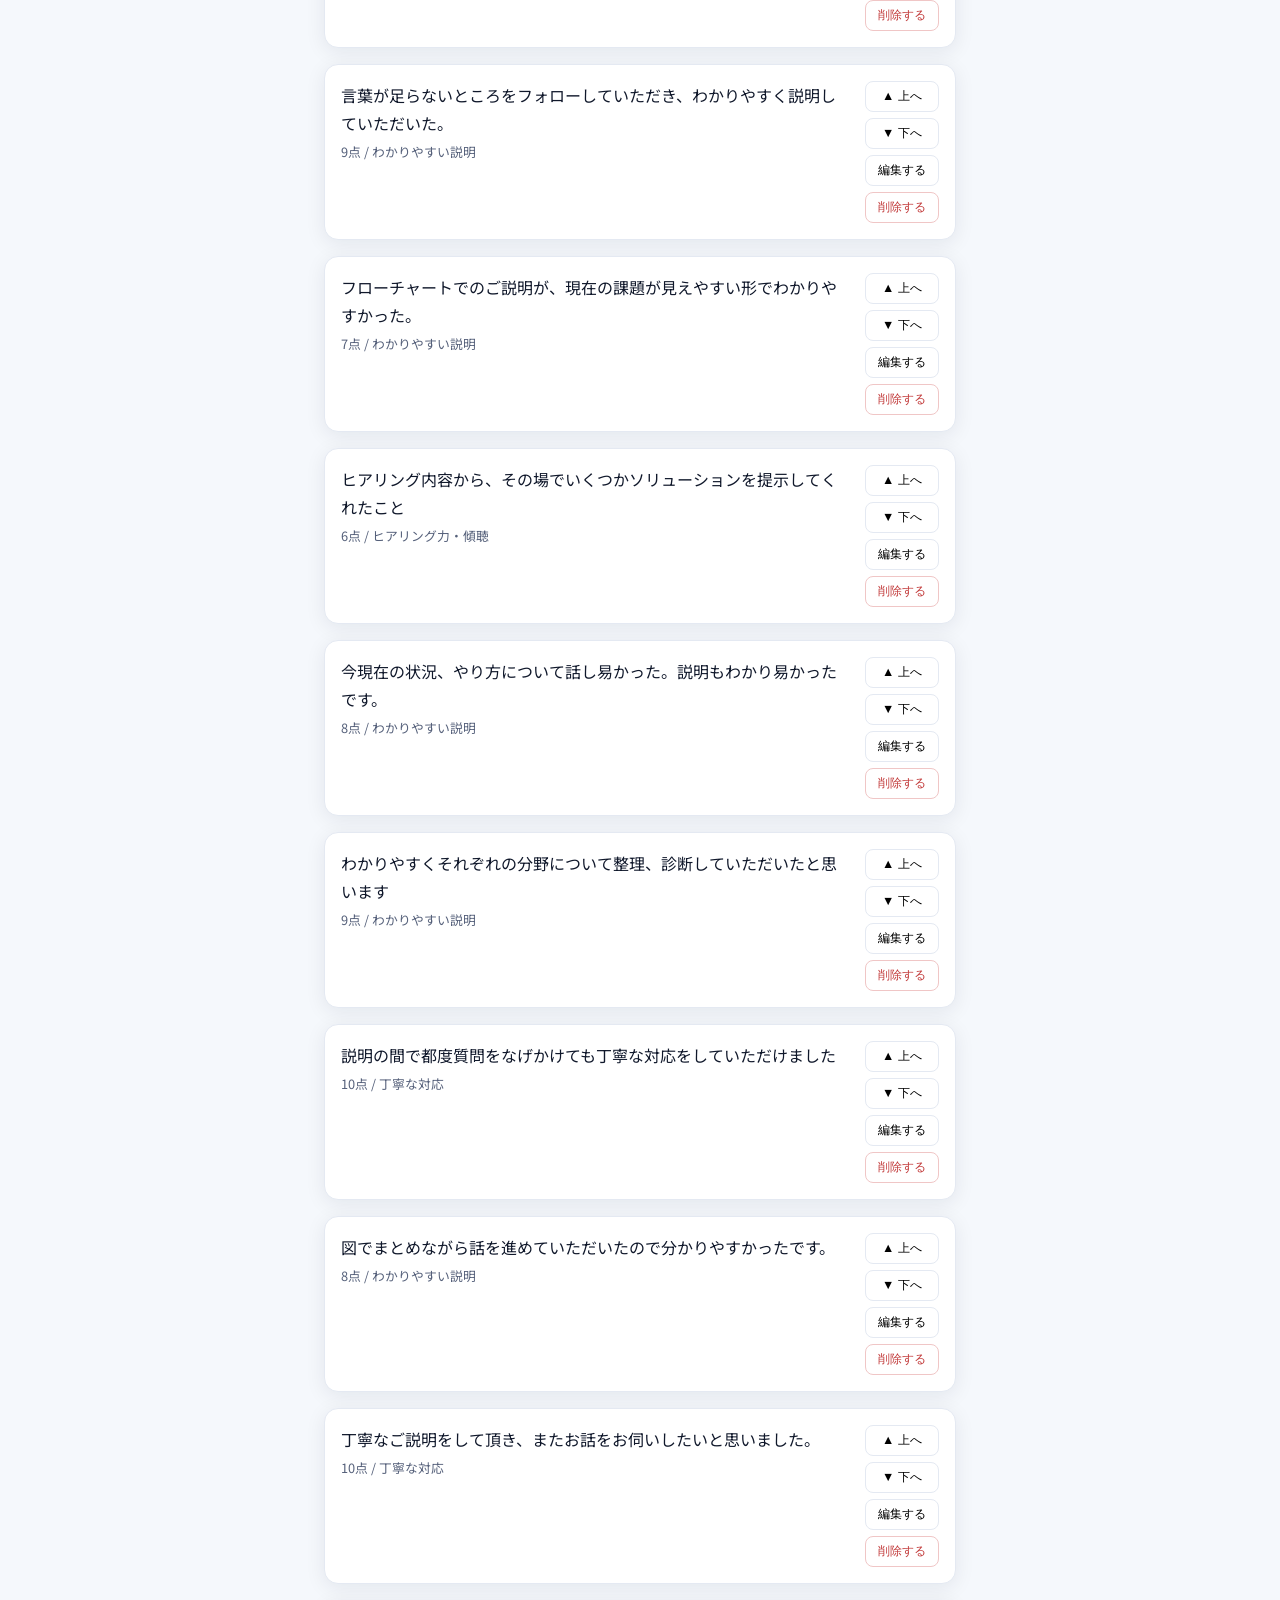
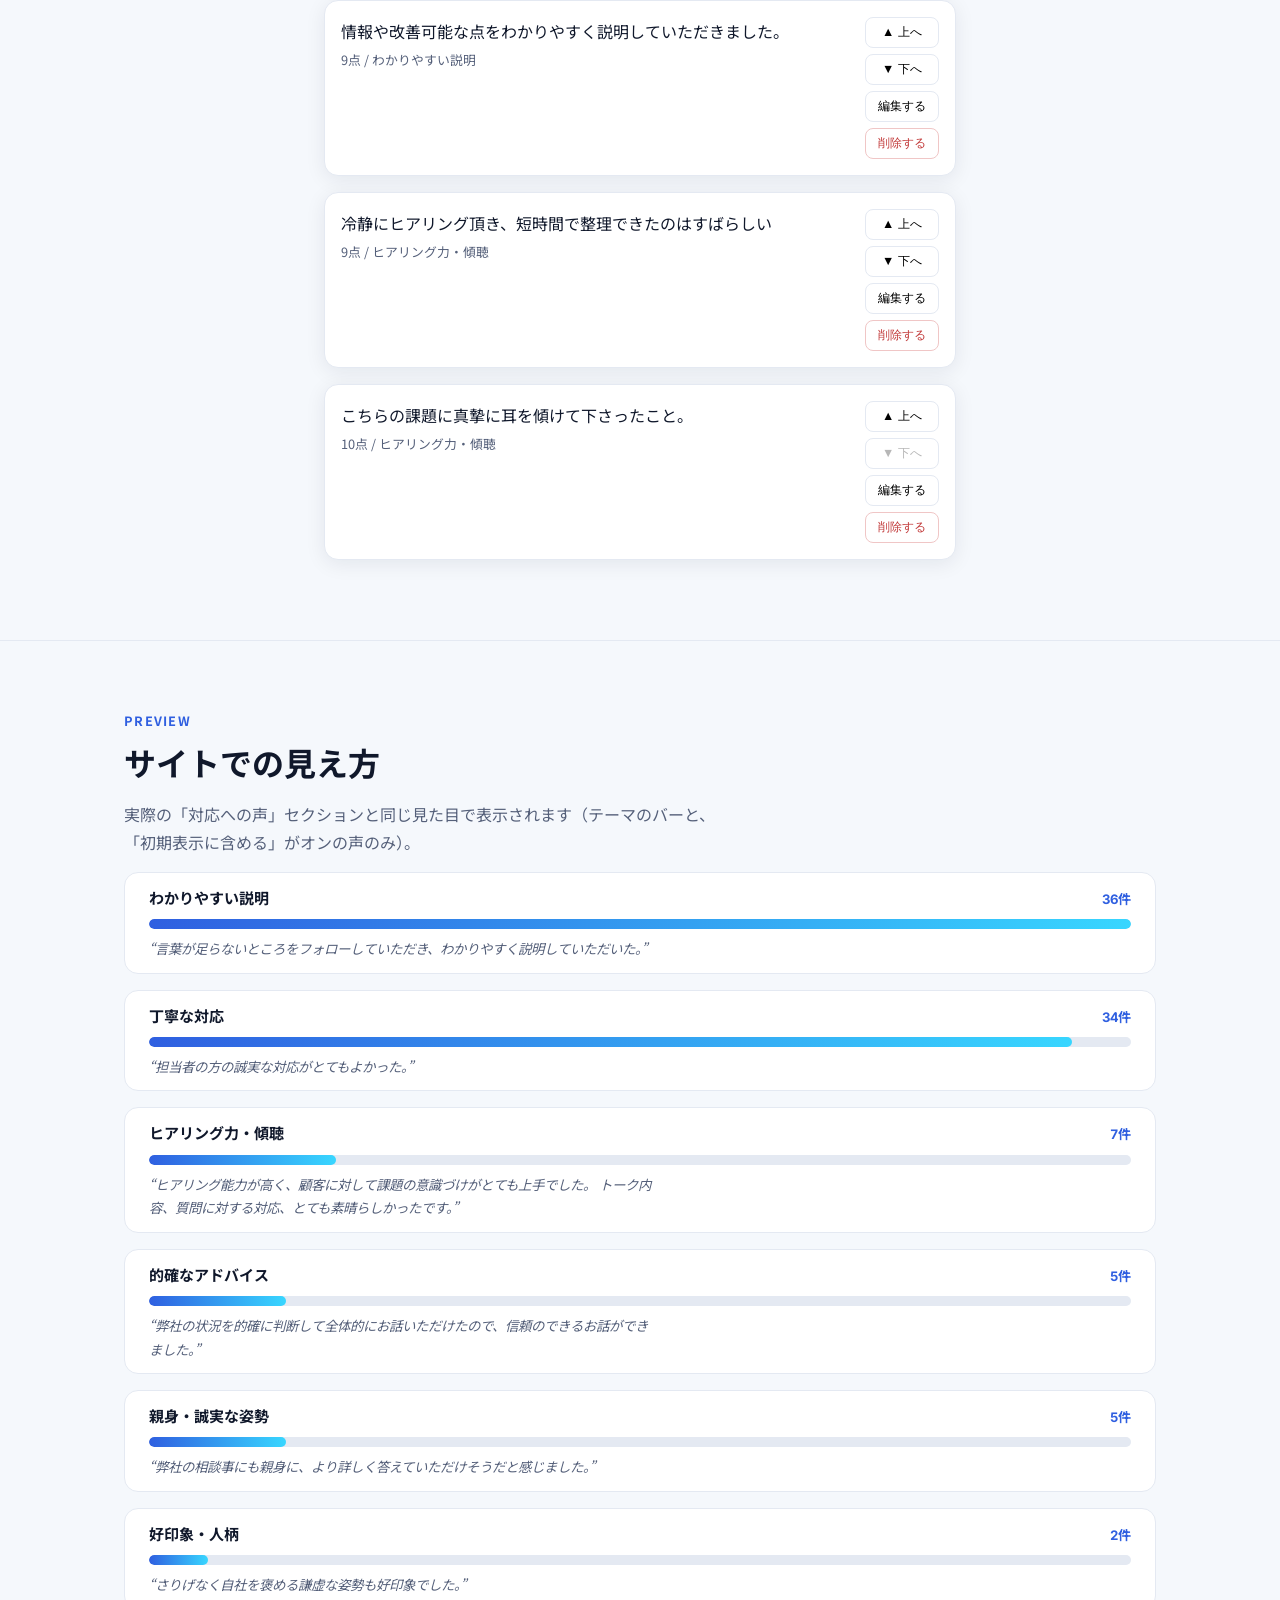
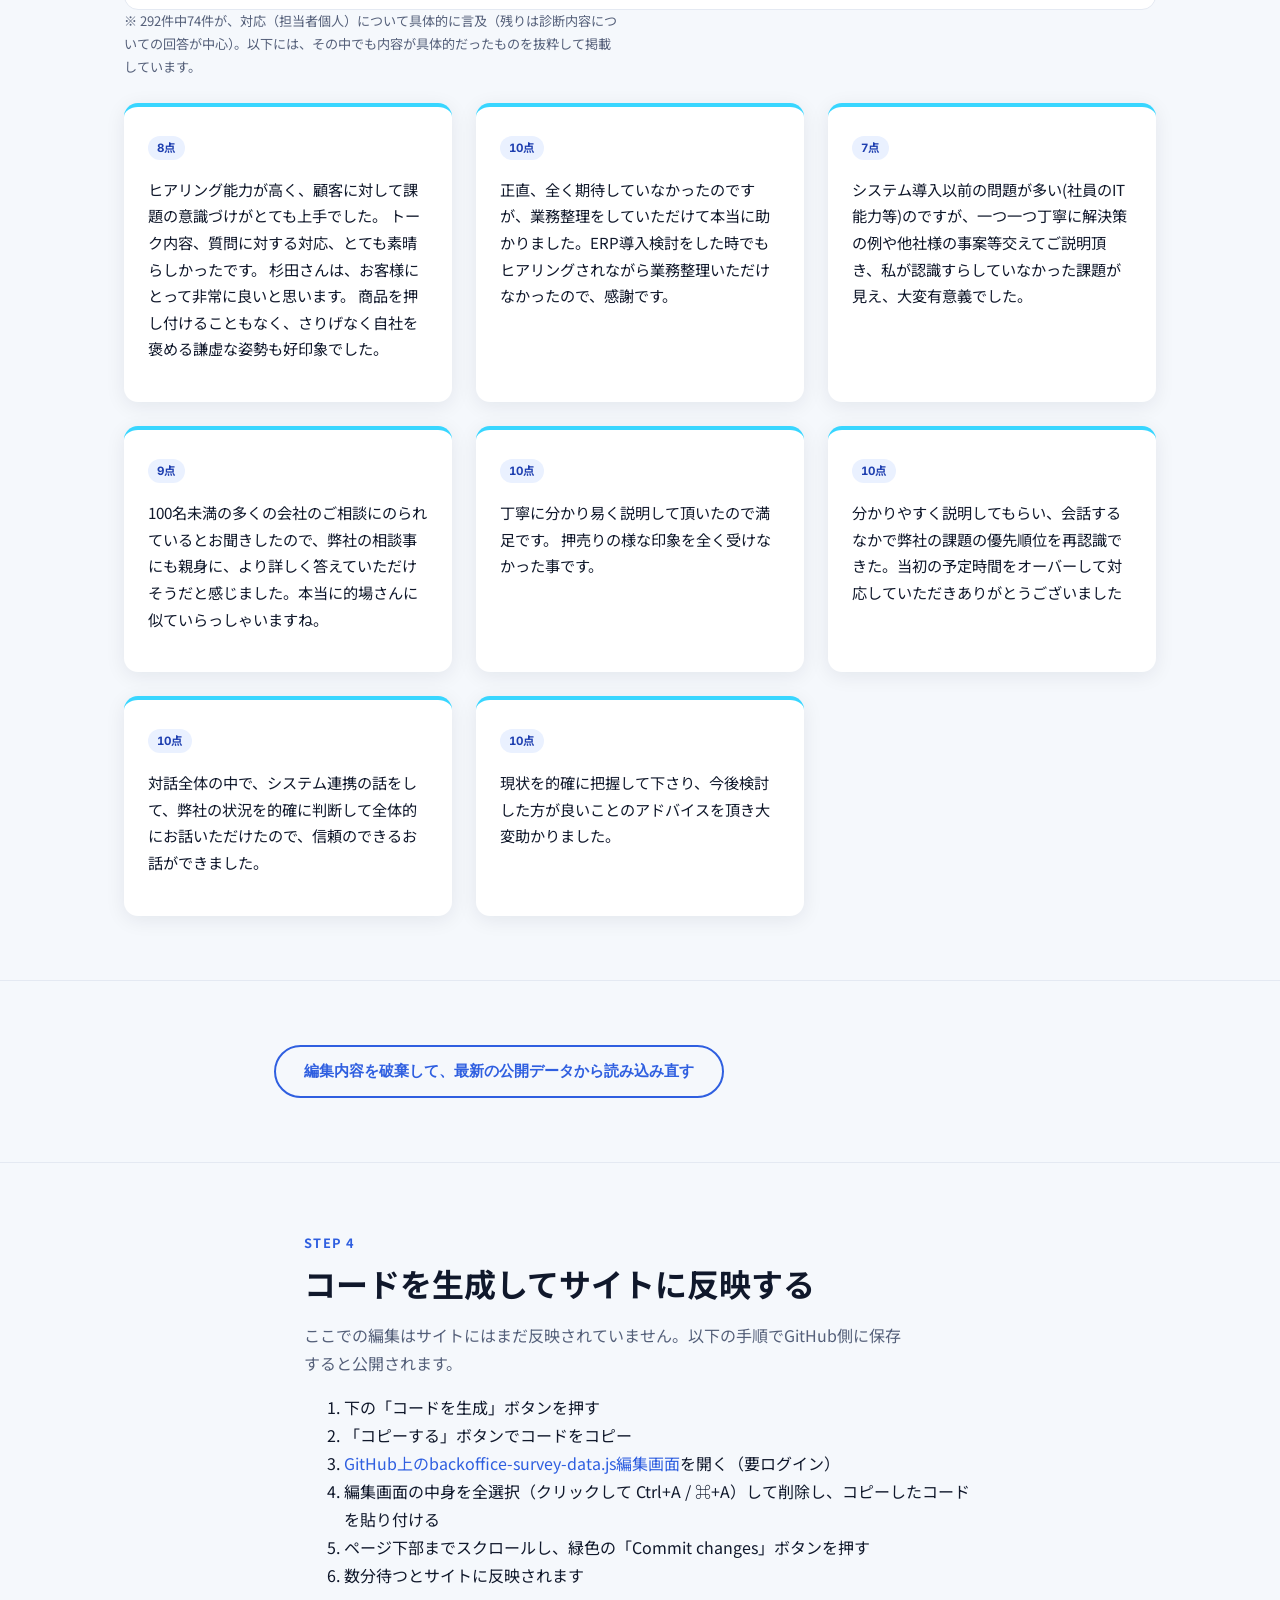
==== commit 45ad485e: "パネルの見出し・戻るボタンも「厳選」→「抜粋」表現に統一 前回のPRでグラフ下の注記文は直したが、以下は見落としていた（どちらもUIの ハードコードされた文言で、admin.htmlのデータ編集対象外" ====
--- a/admin.html
+++ b/admin.html
@@ -315,7 +315,7 @@
       <p class="section-label">Backoffice Survey</p>
       <h2>「対応への声」を編集する（バックオフィス診断アンケート）</h2>
       <p>
-        トップページの「対応への声」セクション（freeeバックオフィス診断アンケート・292件のうち、対応について厳選した声）を編集するツールです。<br>
+        トップページの「対応への声」セクション（freeeバックオフィス診断アンケート・292件のうち、対応について抜粋した声）を編集するツールです。<br>
         上の「周囲の声」とは別のデータ・別のファイル（<code>backoffice-survey-data.js</code>）です。継続的な回答フォームは無いため、STEP 1の自動取り込みに相当する機能はありません。
       </p>
       <p class="admin-storage-note">
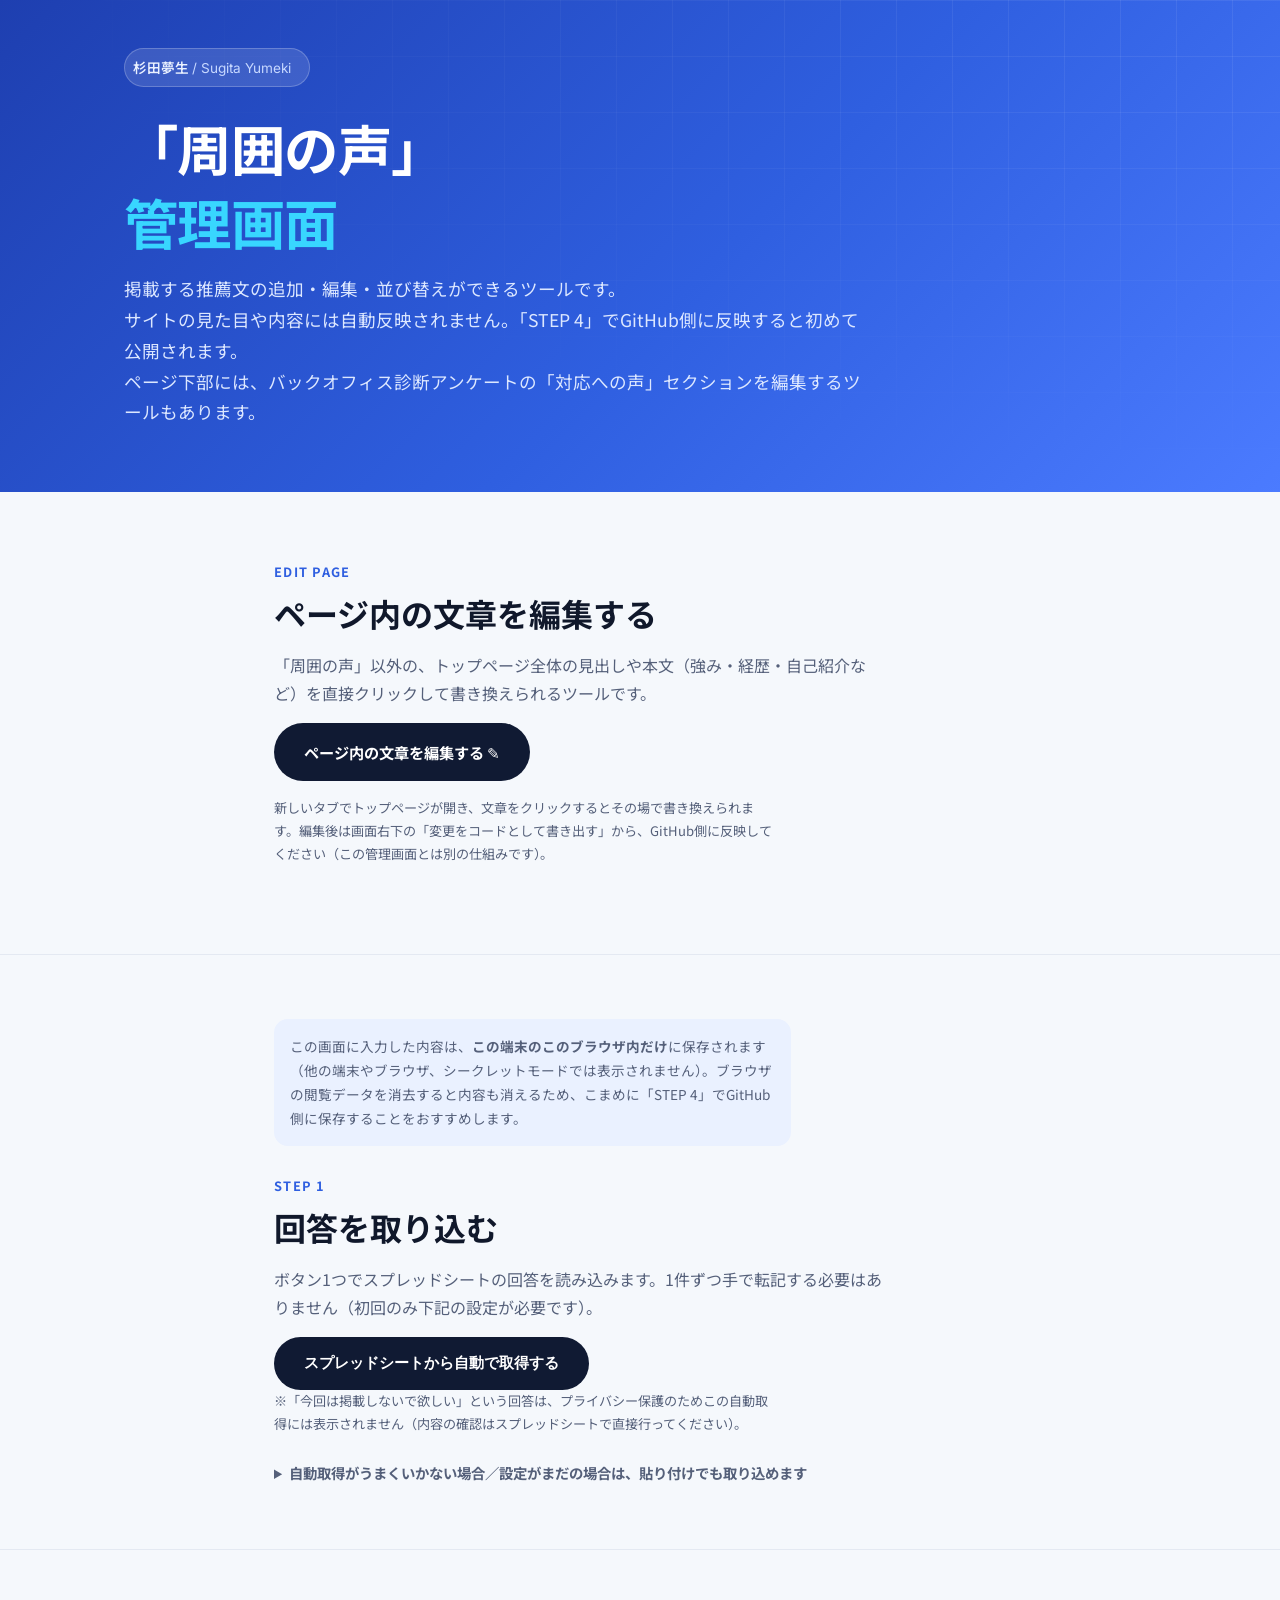
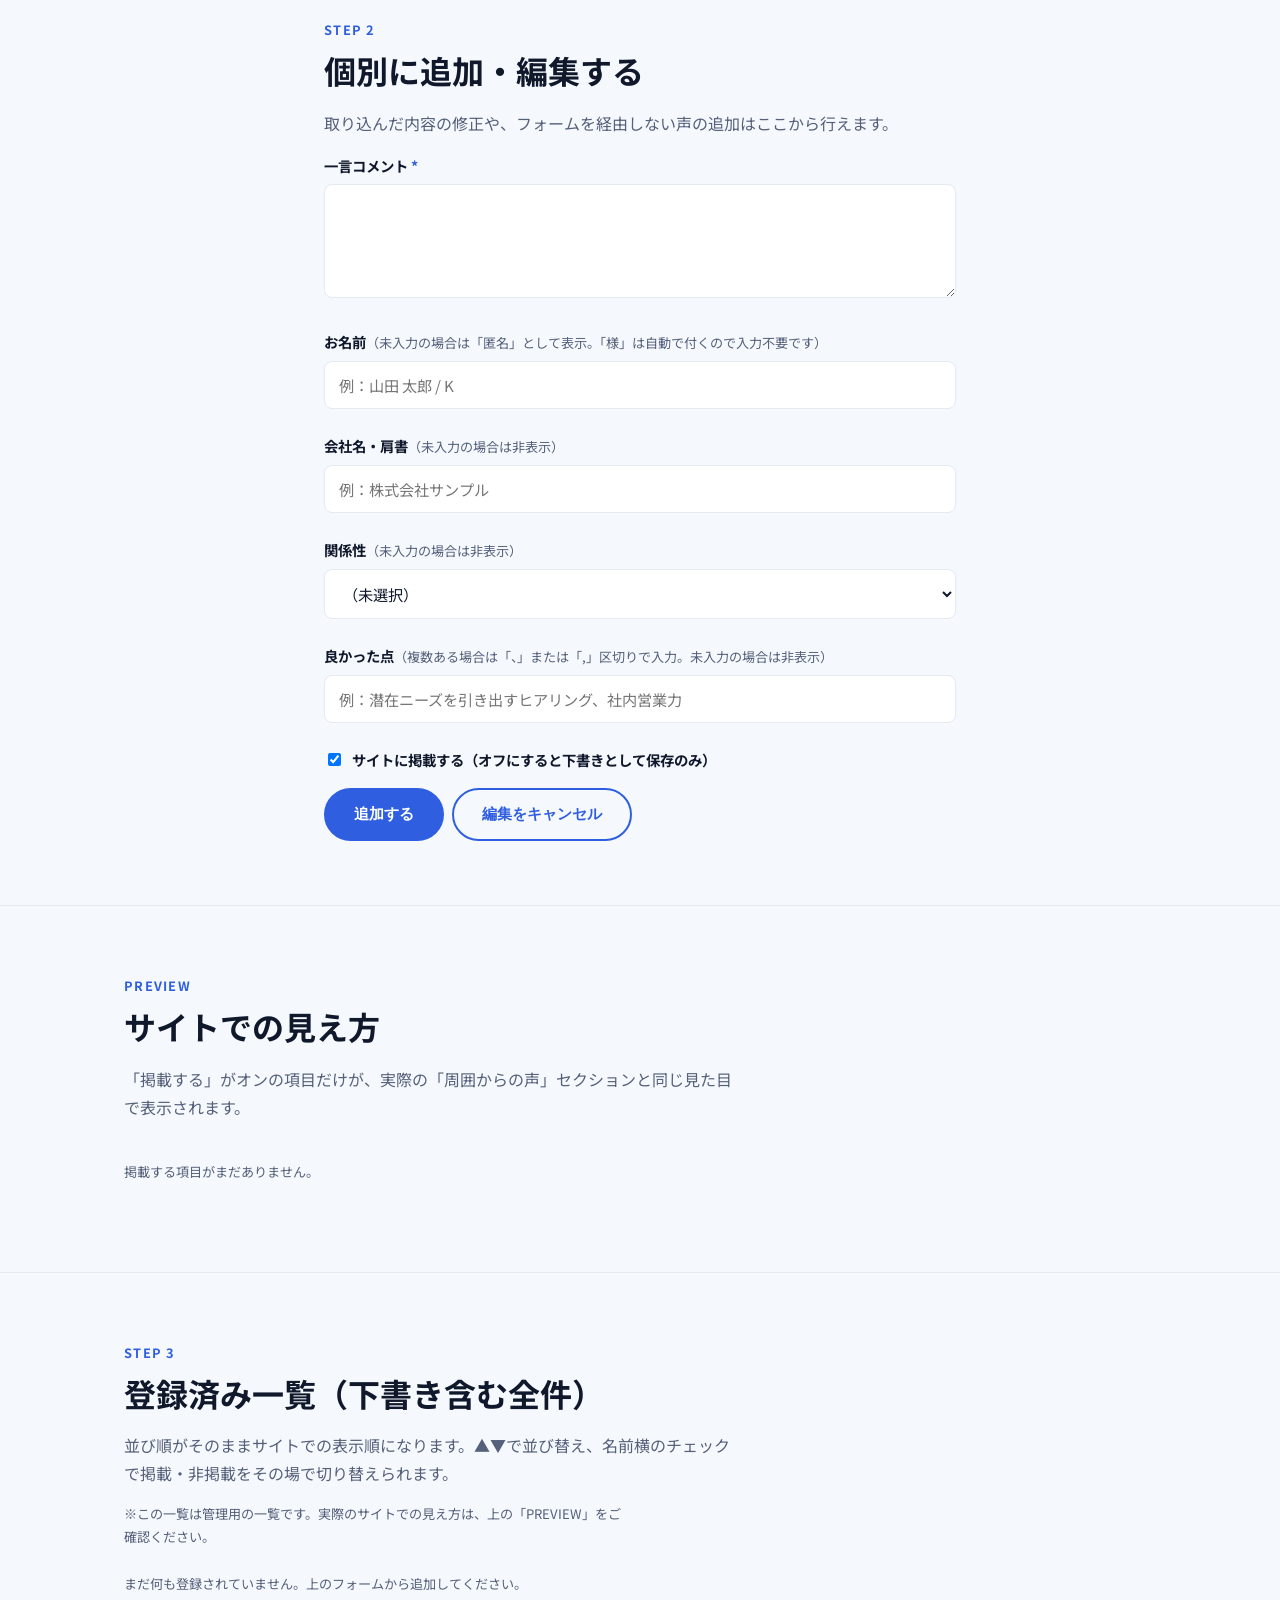
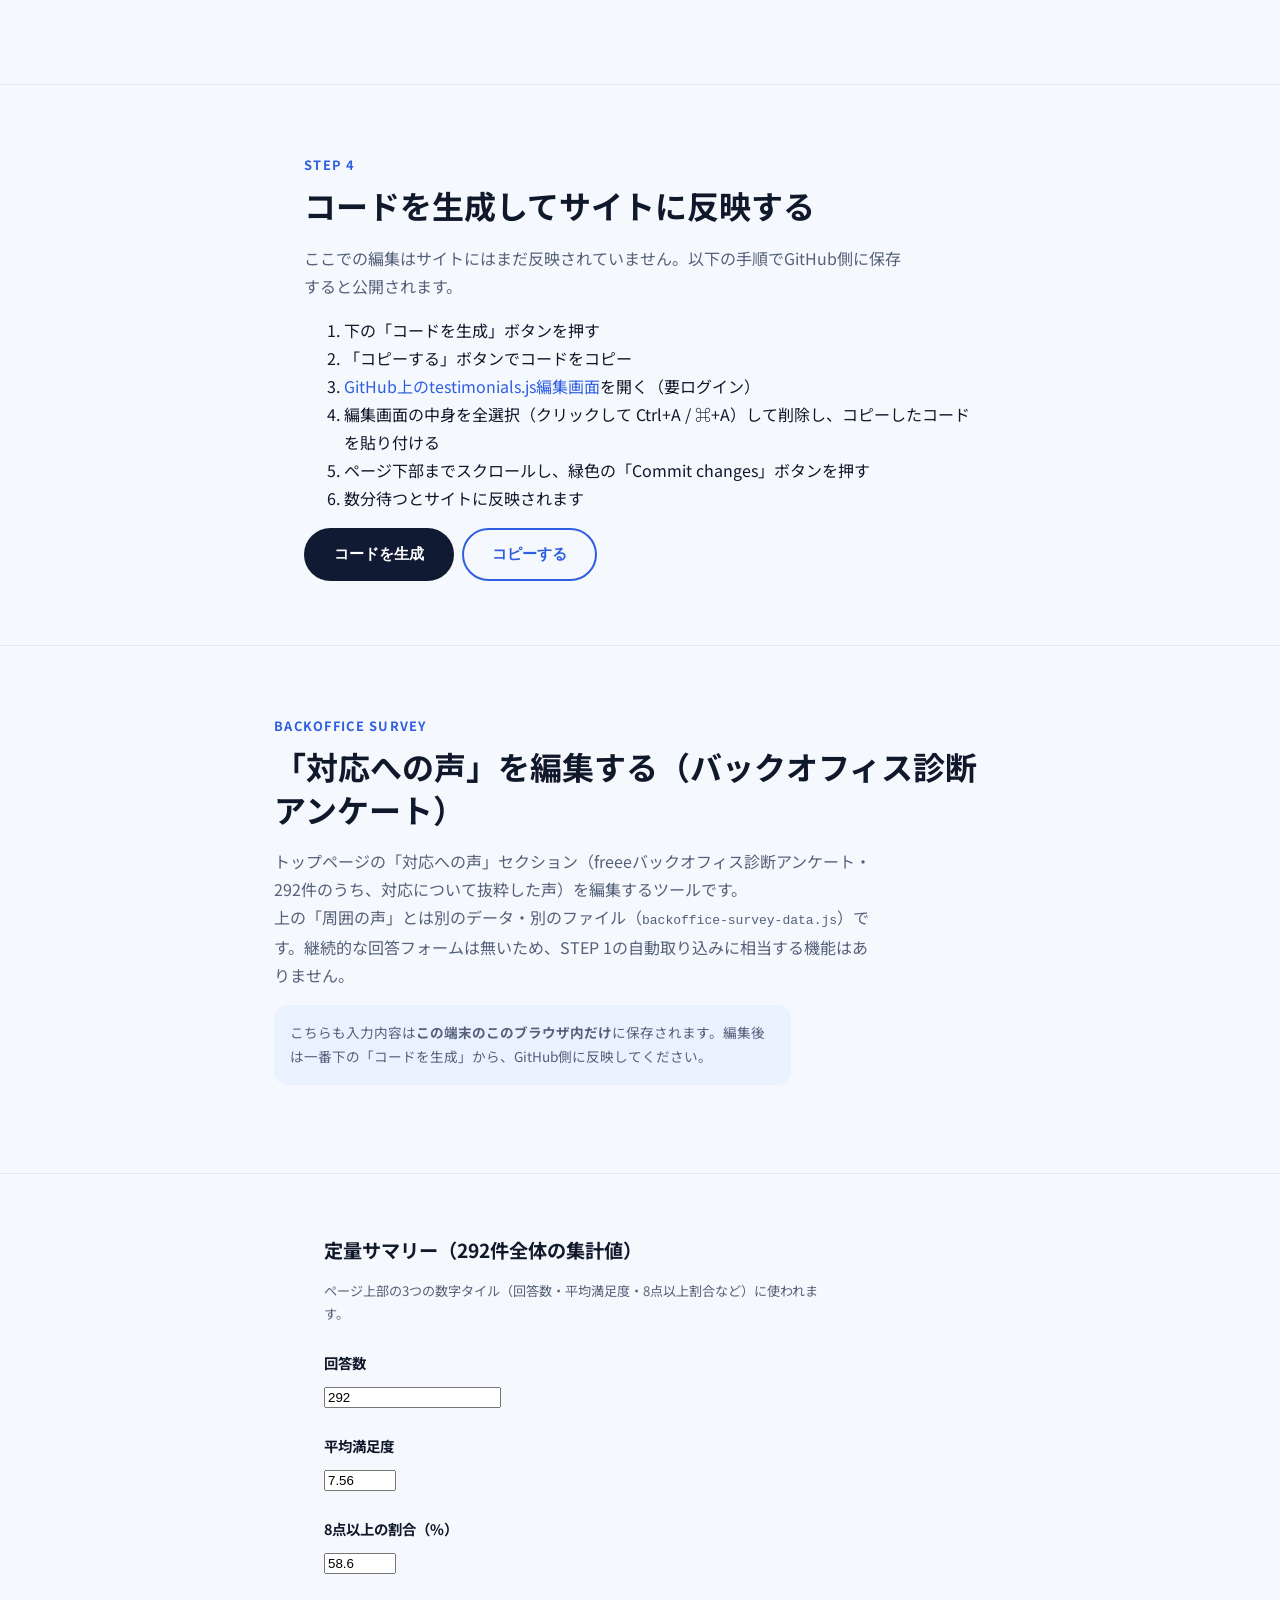
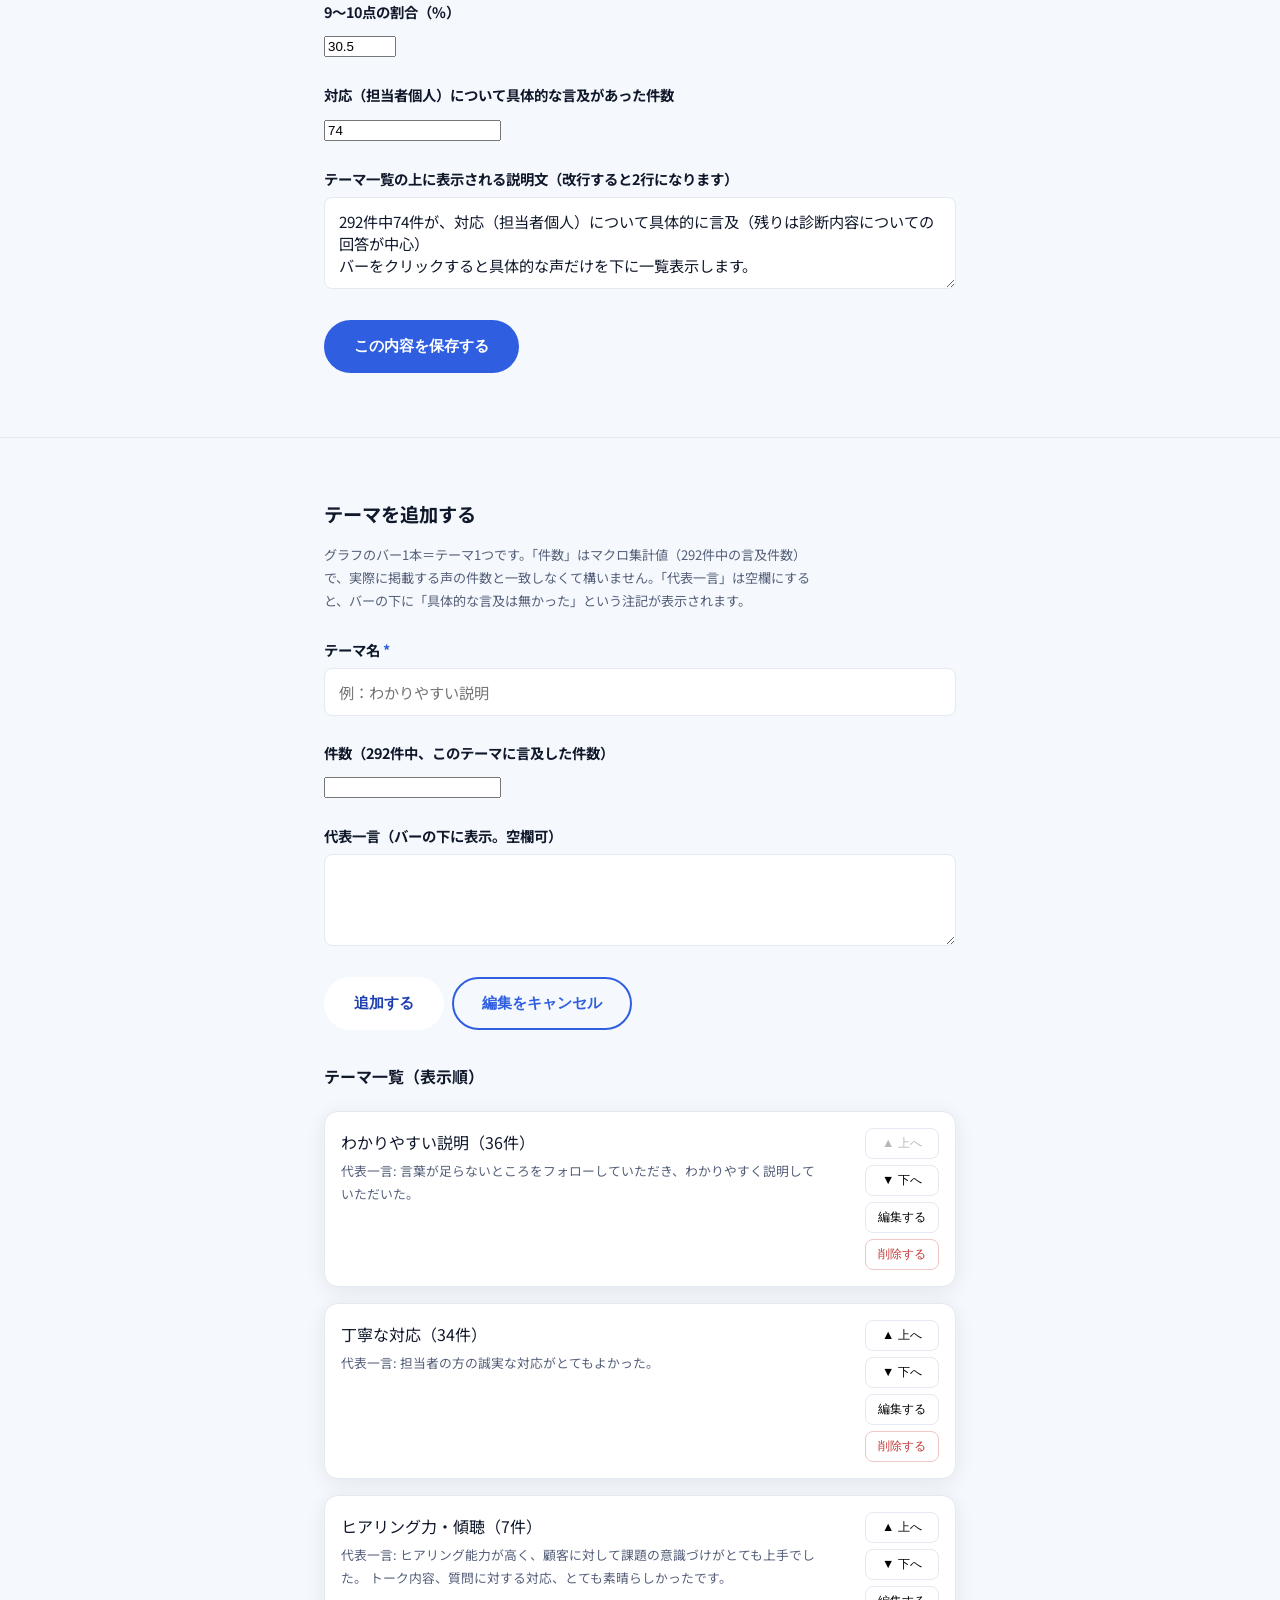
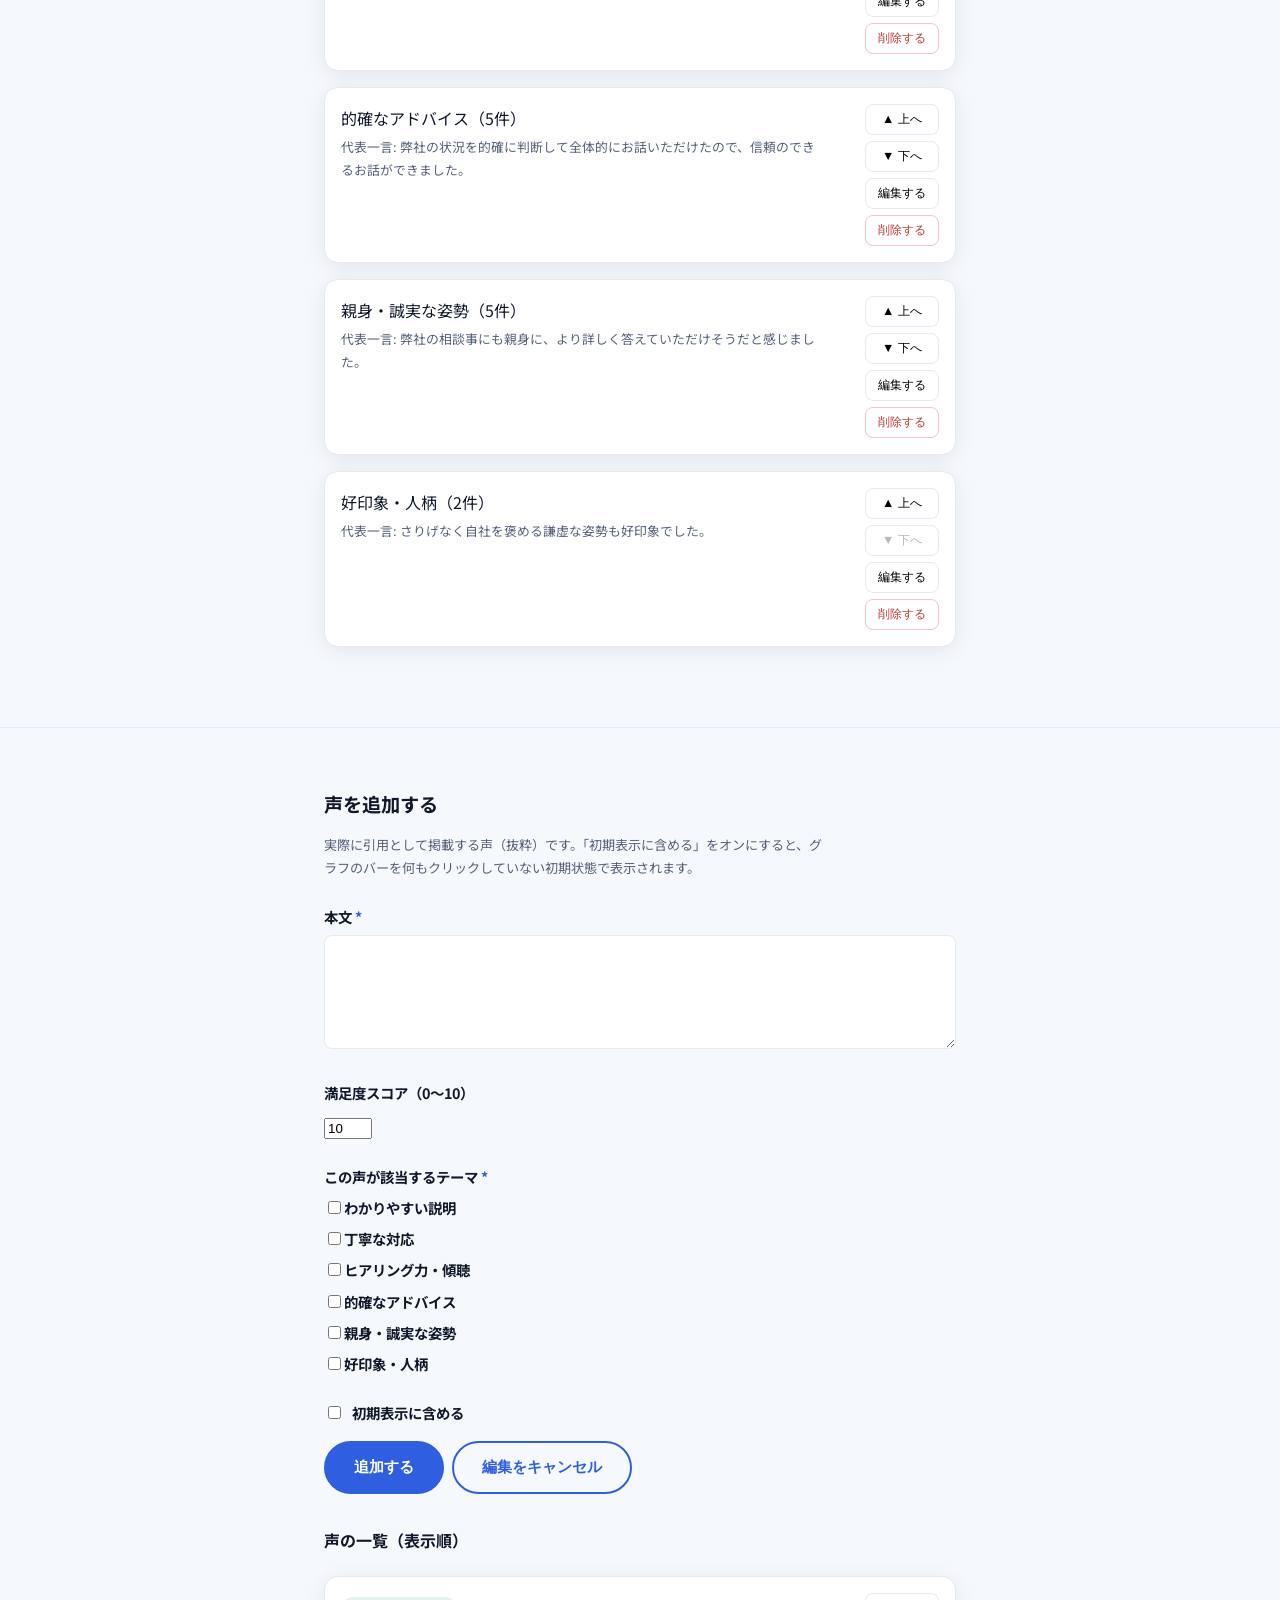
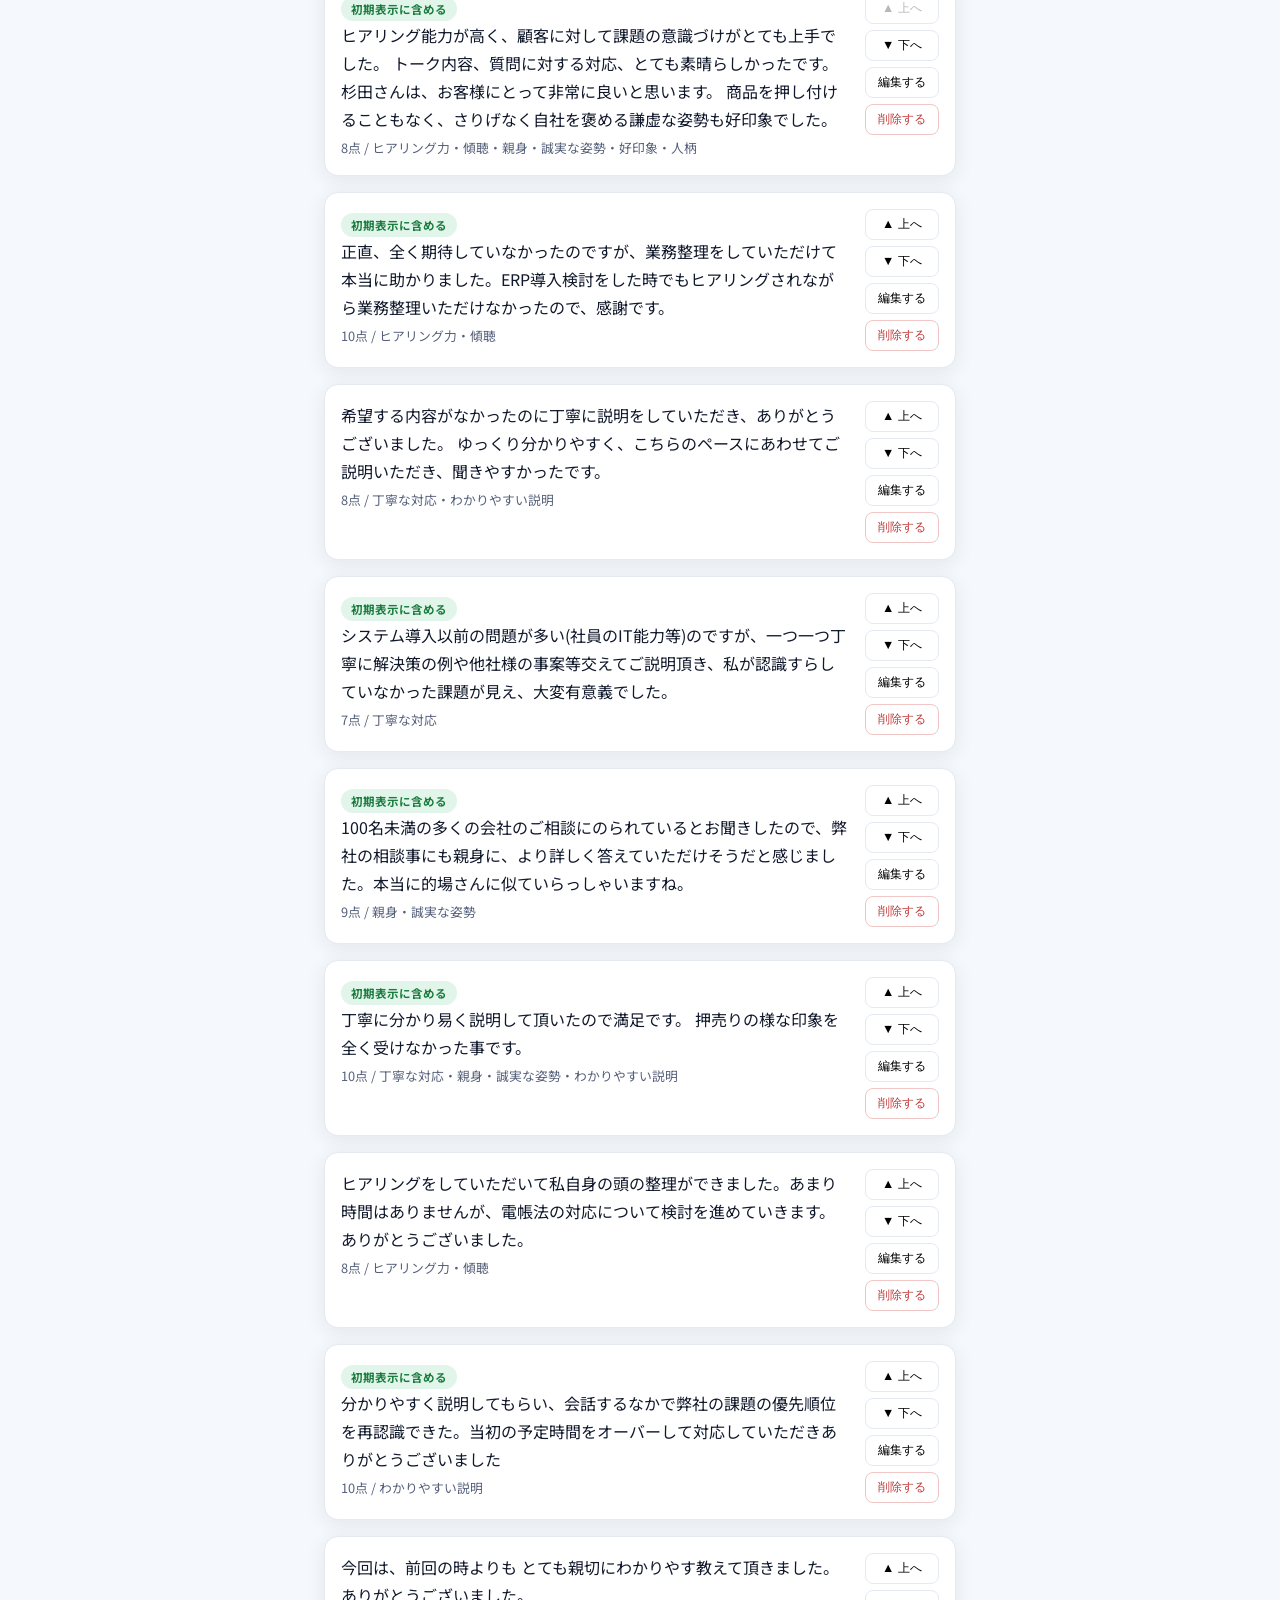
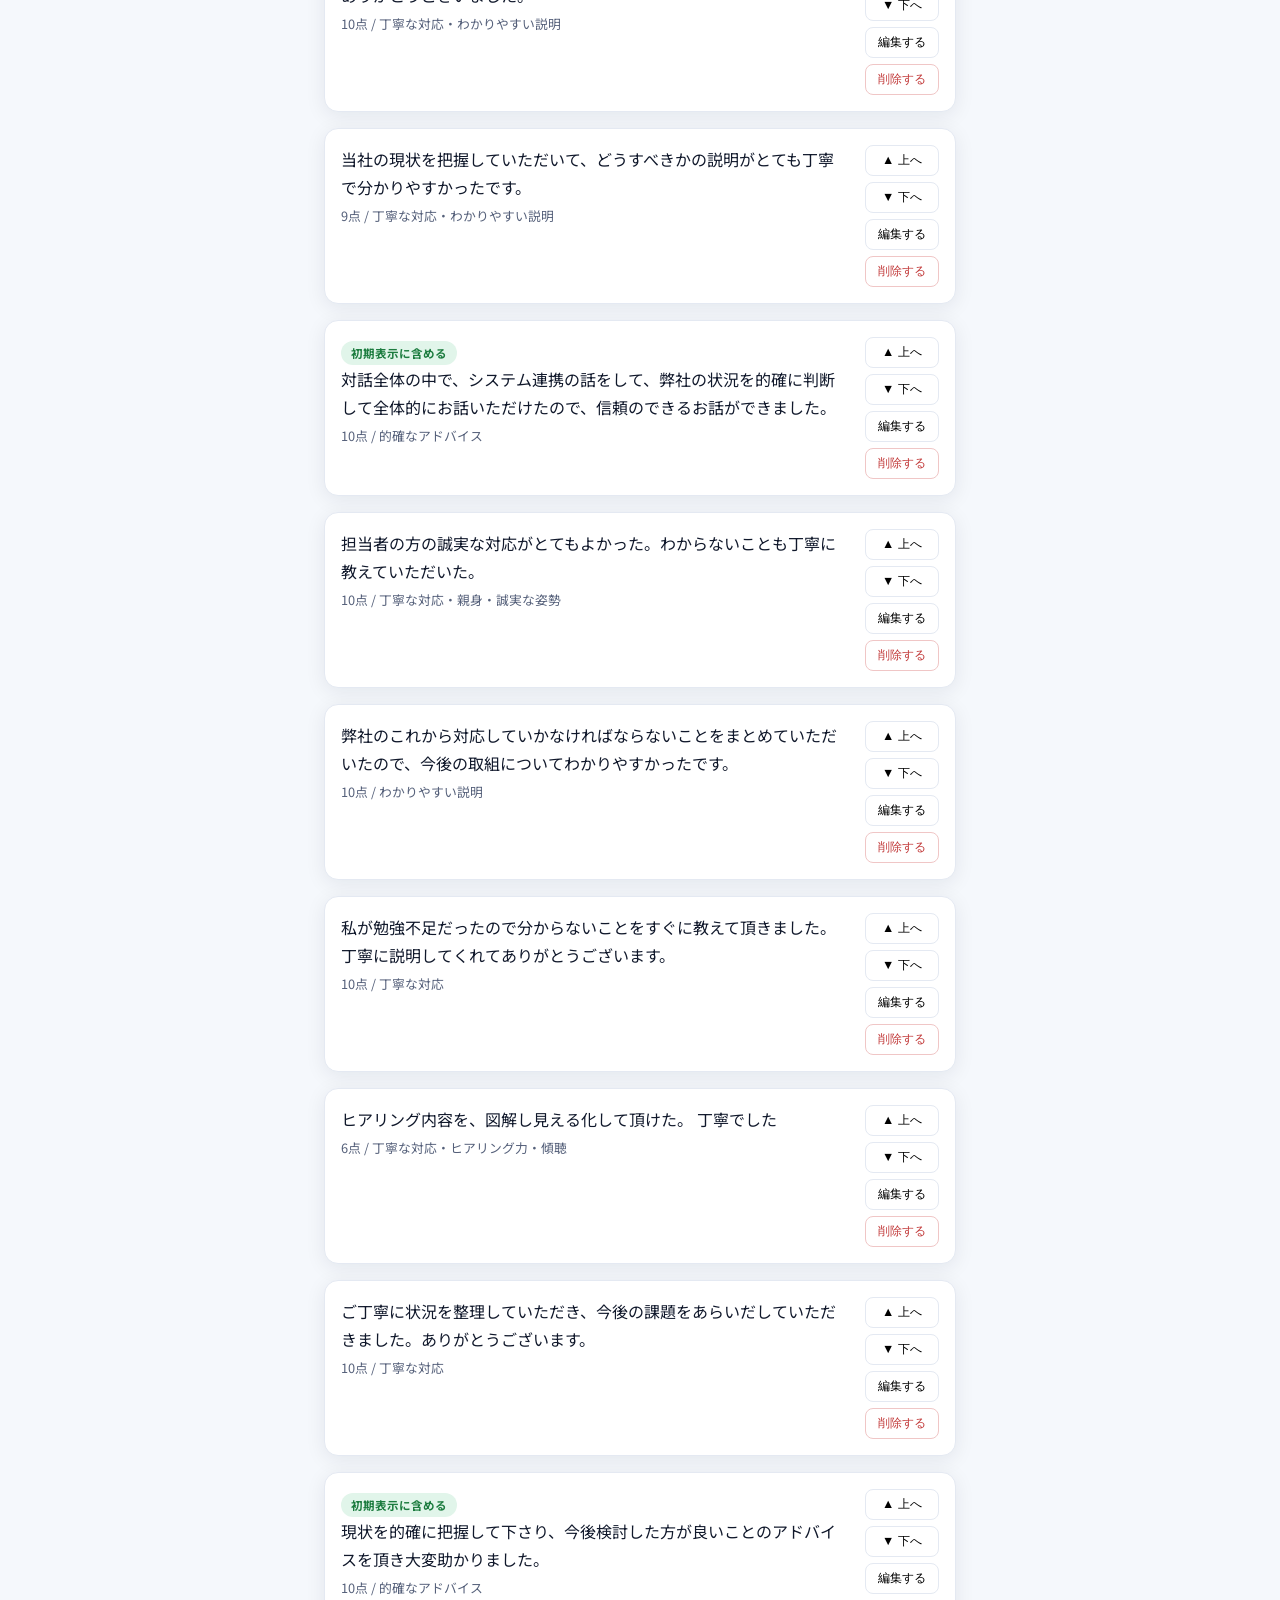
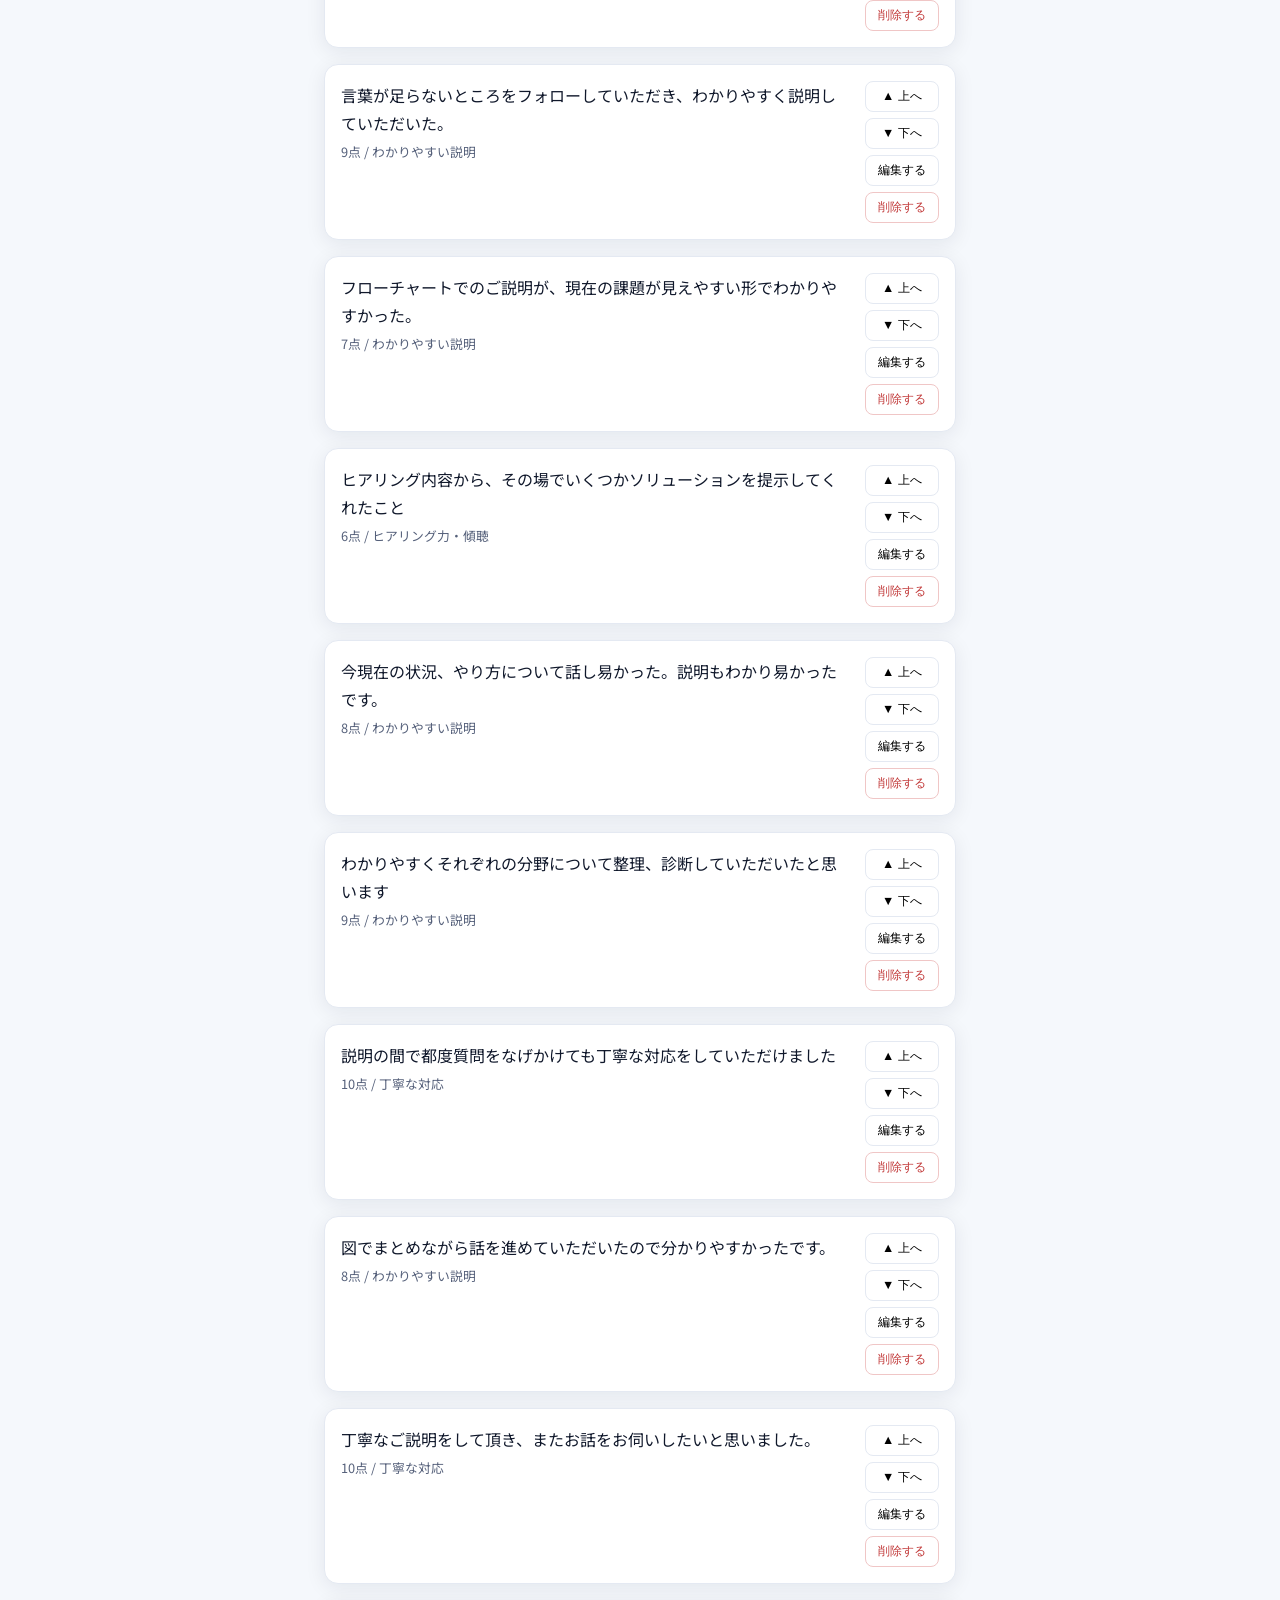
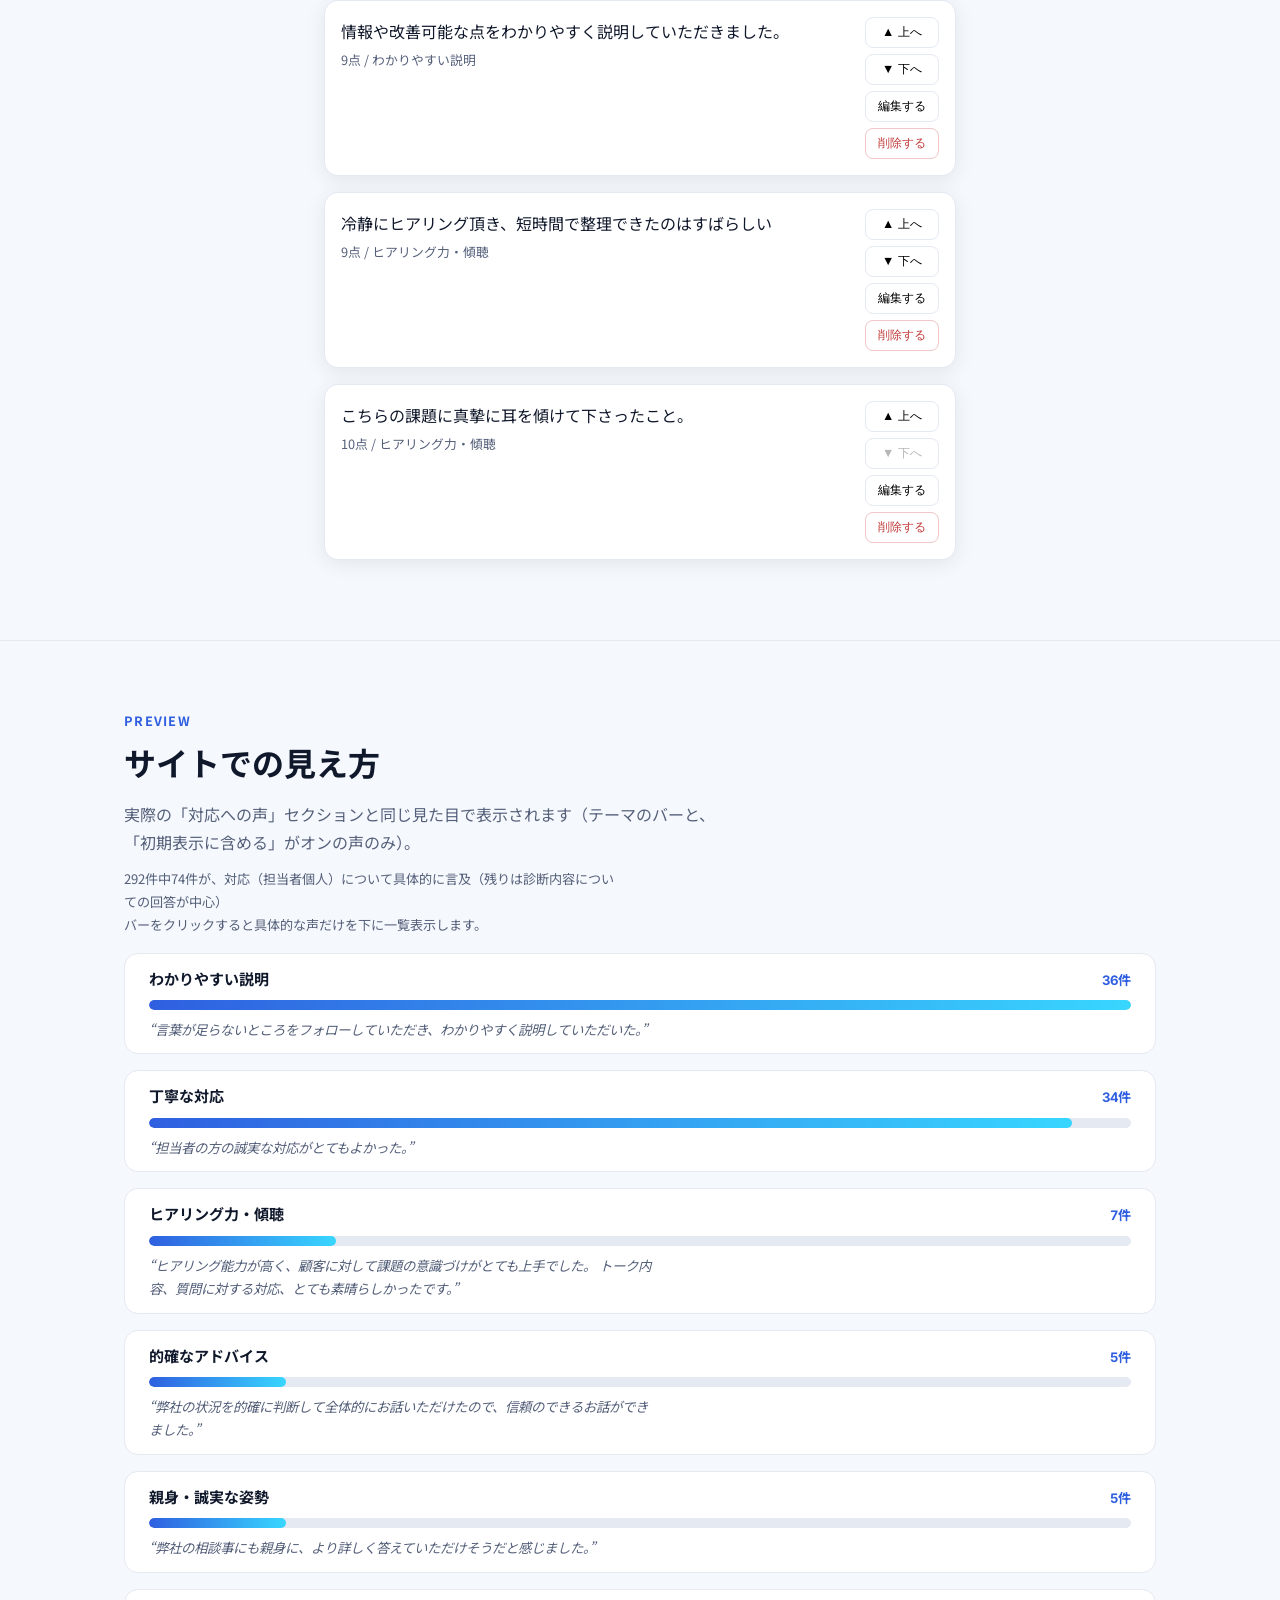
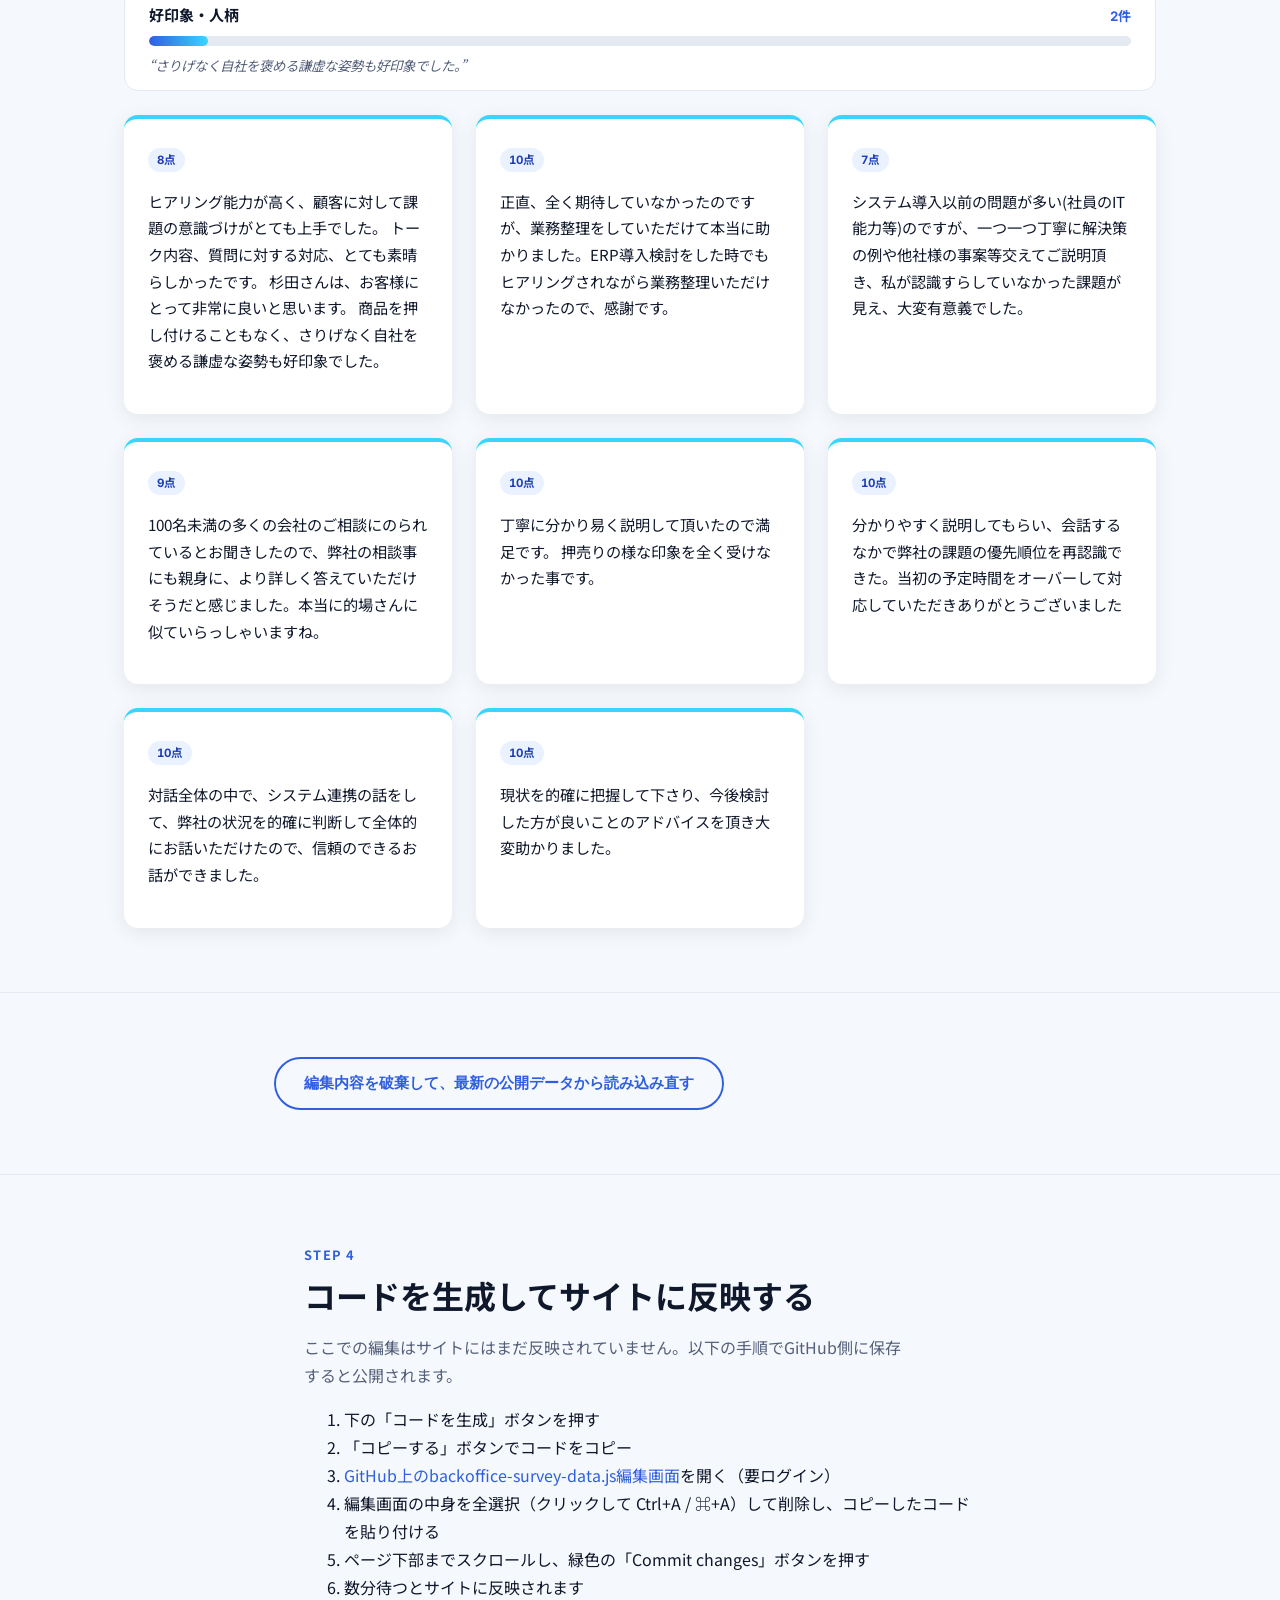
==== commit 607df28e: "注記文をバー上部の説明文に統合し、admin.htmlから編集可能に これまでバー下に別枠で表示していた「292件中74件が...」という注記文 （BACKOFFICE_SURVEY_STATS.ma" ====
--- a/admin.html
+++ b/admin.html
@@ -349,8 +349,8 @@
         <input type="number" id="bo-stat-handling" min="0" step="1">
       </div>
       <div class="form-row">
-        <label for="bo-stat-macro-note">グラフ下の注記文（テーマ一覧の下に表示）</label>
-        <textarea id="bo-stat-macro-note" rows="3"></textarea>
+        <label for="bo-stat-bars-caption">テーマ一覧の上に表示される説明文（改行すると2行になります）</label>
+        <textarea id="bo-stat-bars-caption" rows="3"></textarea>
       </div>
       <div class="admin-form-actions">
         <button type="button" class="btn btn-primary" id="bo-stats-save-btn">この内容を保存する</button>
@@ -424,8 +424,8 @@
       <span class="section-label">PREVIEW</span>
       <h2>サイトでの見え方</h2>
       <p>実際の「対応への声」セクションと同じ見た目で表示されます（テーマのバーと、「初期表示に含める」がオンの声のみ）。</p>
+      <p class="exp-bars-caption" id="bo-preview-bars-caption"></p>
       <div class="voice-theme-bars" id="bo-preview-bars"></div>
-      <p class="form-note" id="bo-preview-macro-note"></p>
       <div class="testimonial-grid" id="bo-preview-cards" style="margin-top: var(--sp-3);"></div>
     </div>
   </section>
--- a/style.css
+++ b/style.css
@@ -329,7 +329,7 @@
 #achievements .fade-target + .fade-target { margin-top: var(--sp-8); }
 
 /* ---------- Experience bars ---------- */
-.exp-bars-caption { font-size: 0.82rem; color: var(--text-600); margin-top: -4px; }
+.exp-bars-caption { font-size: 0.82rem; color: var(--text-600); margin-top: -4px; white-space: pre-line; }
 .exp-bars { display: flex; flex-direction: column; gap: var(--sp-2); margin: var(--sp-2) 0 var(--sp-3); }
 .exp-bar-row { display: flex; flex-direction: column; gap: 6px; }
 .exp-bar-track {
